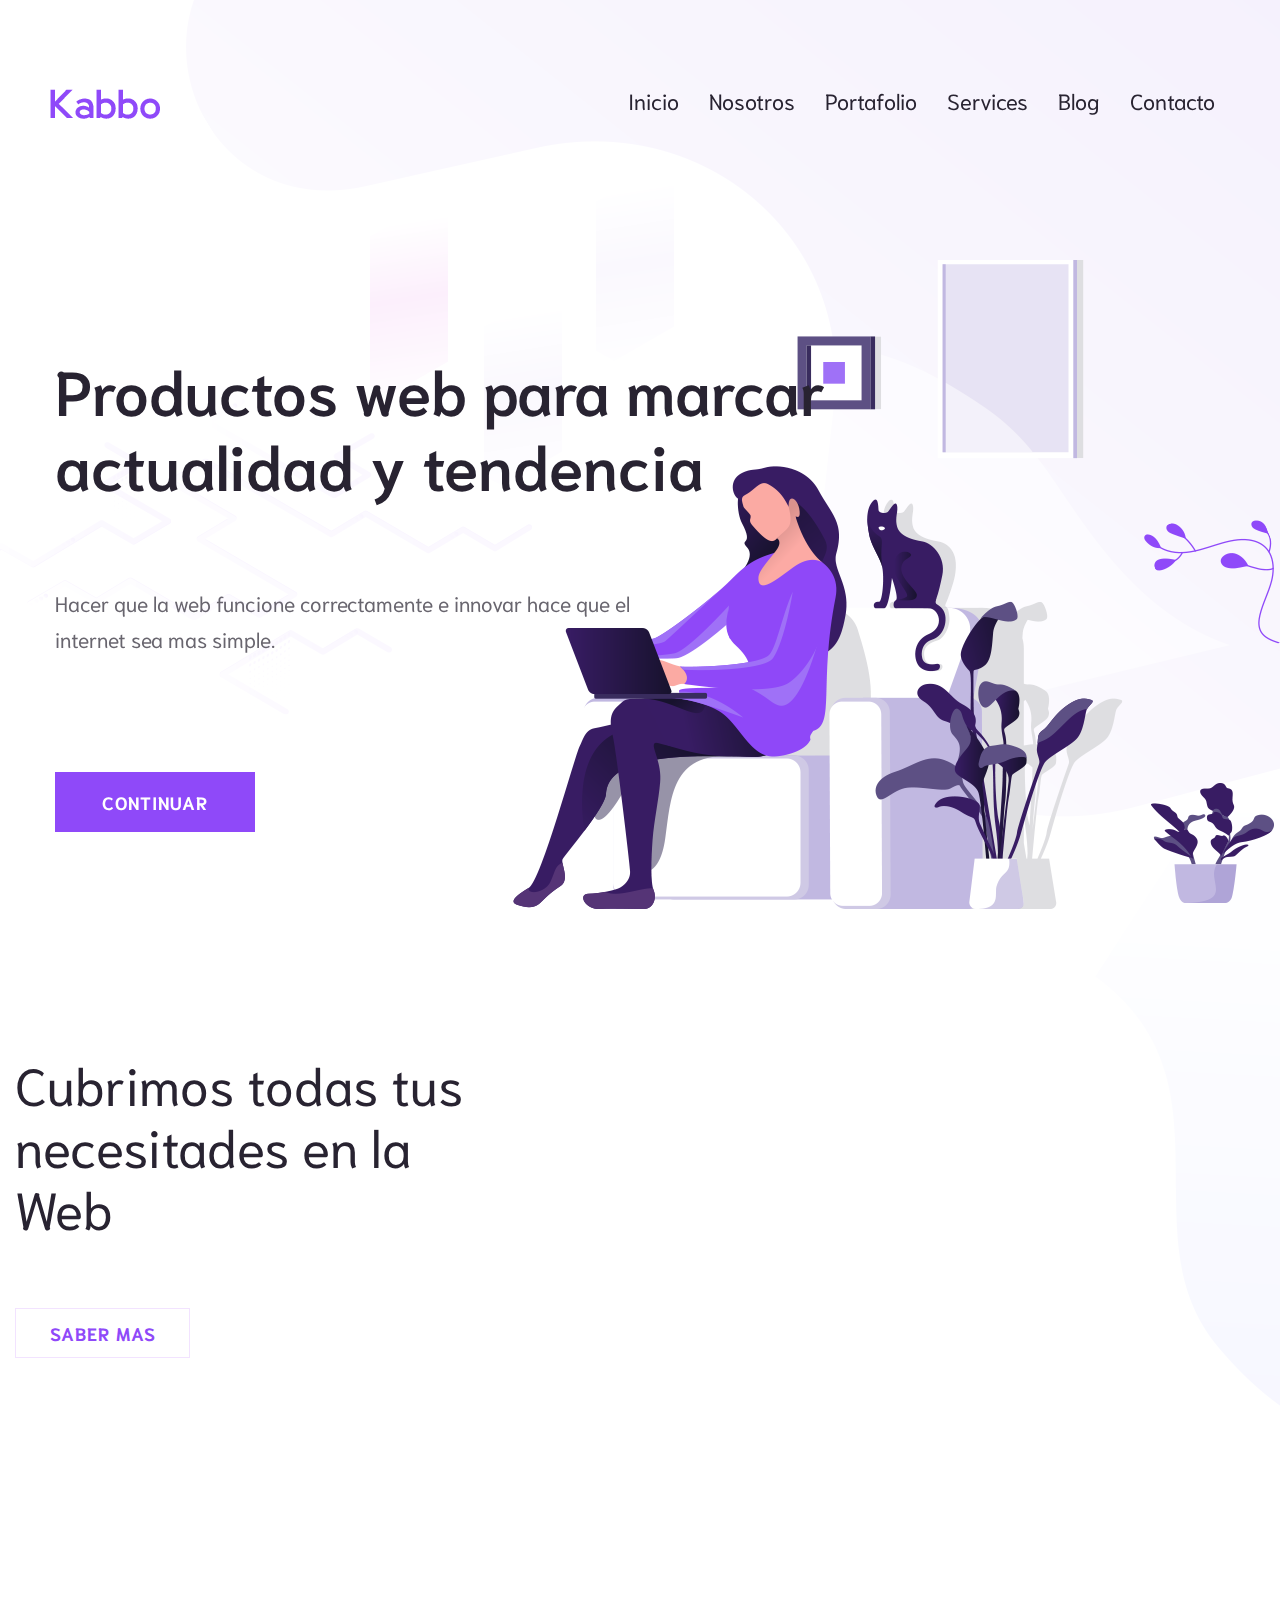
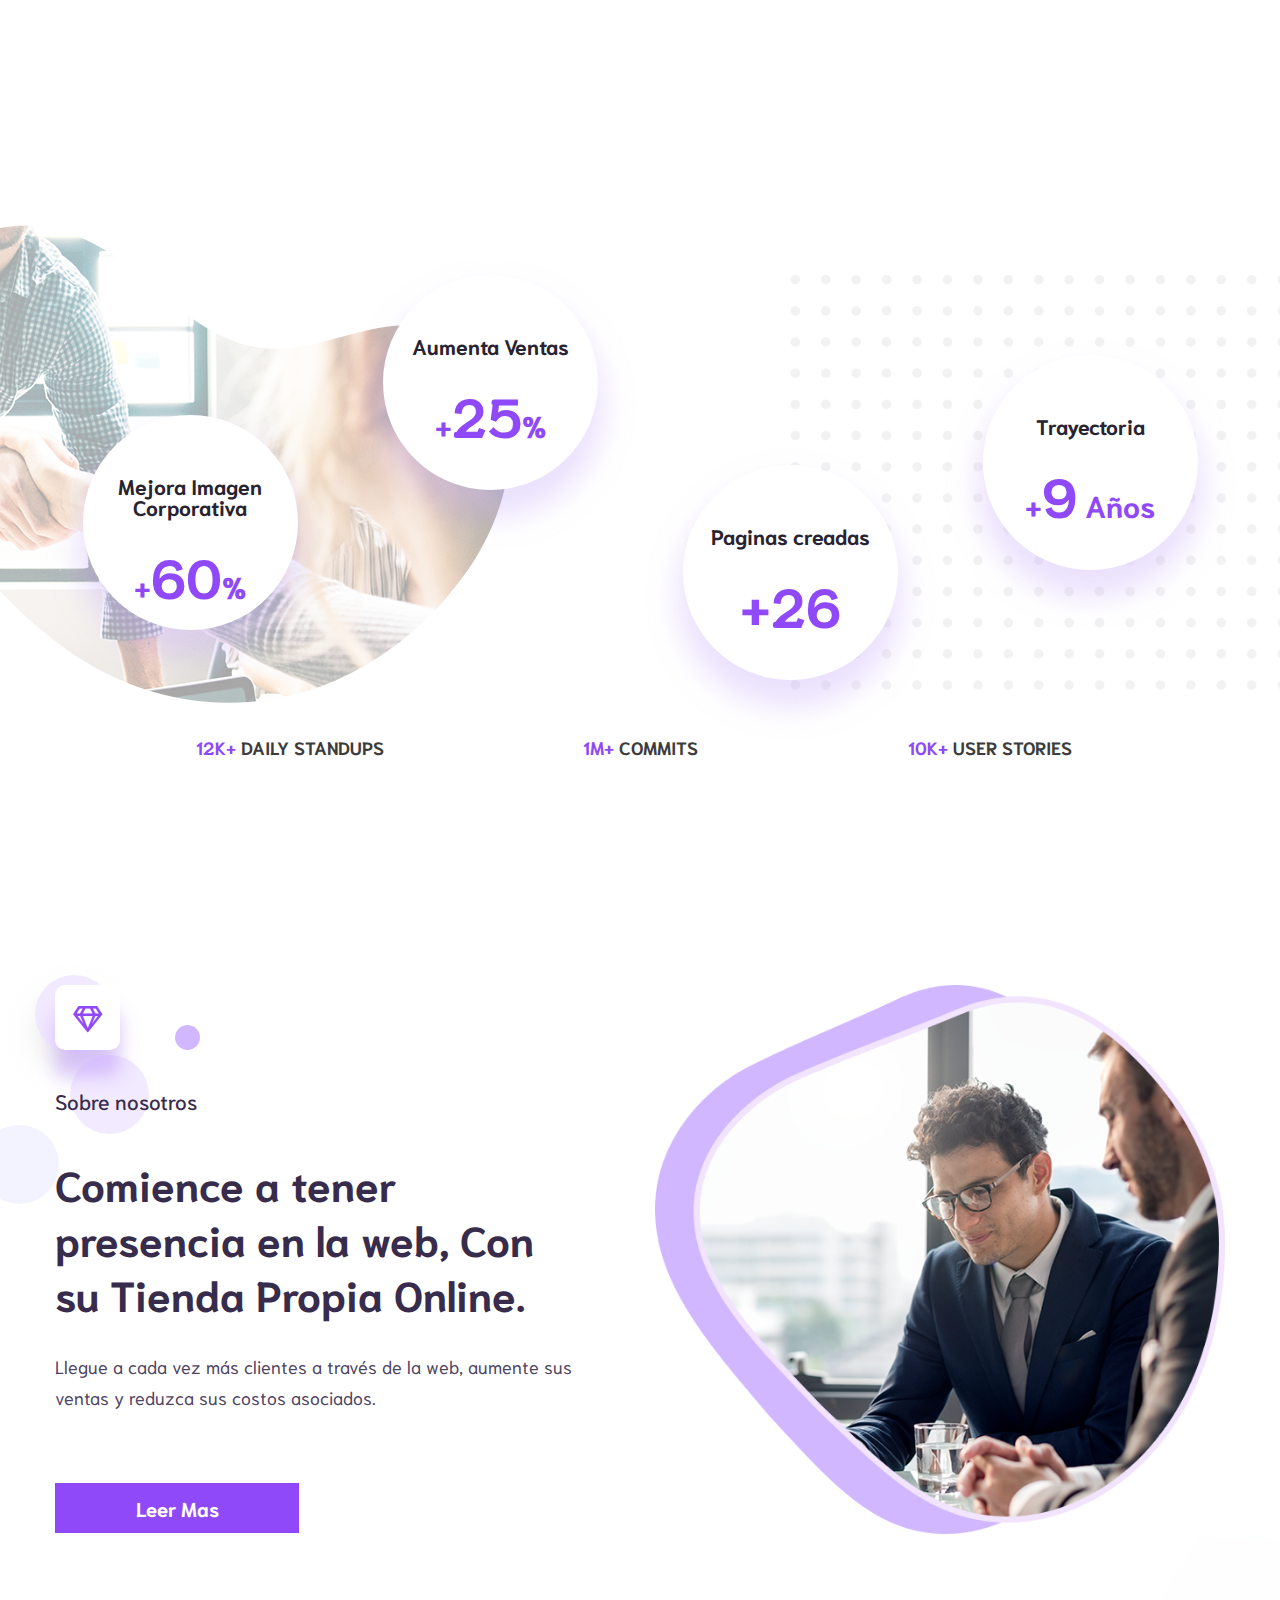
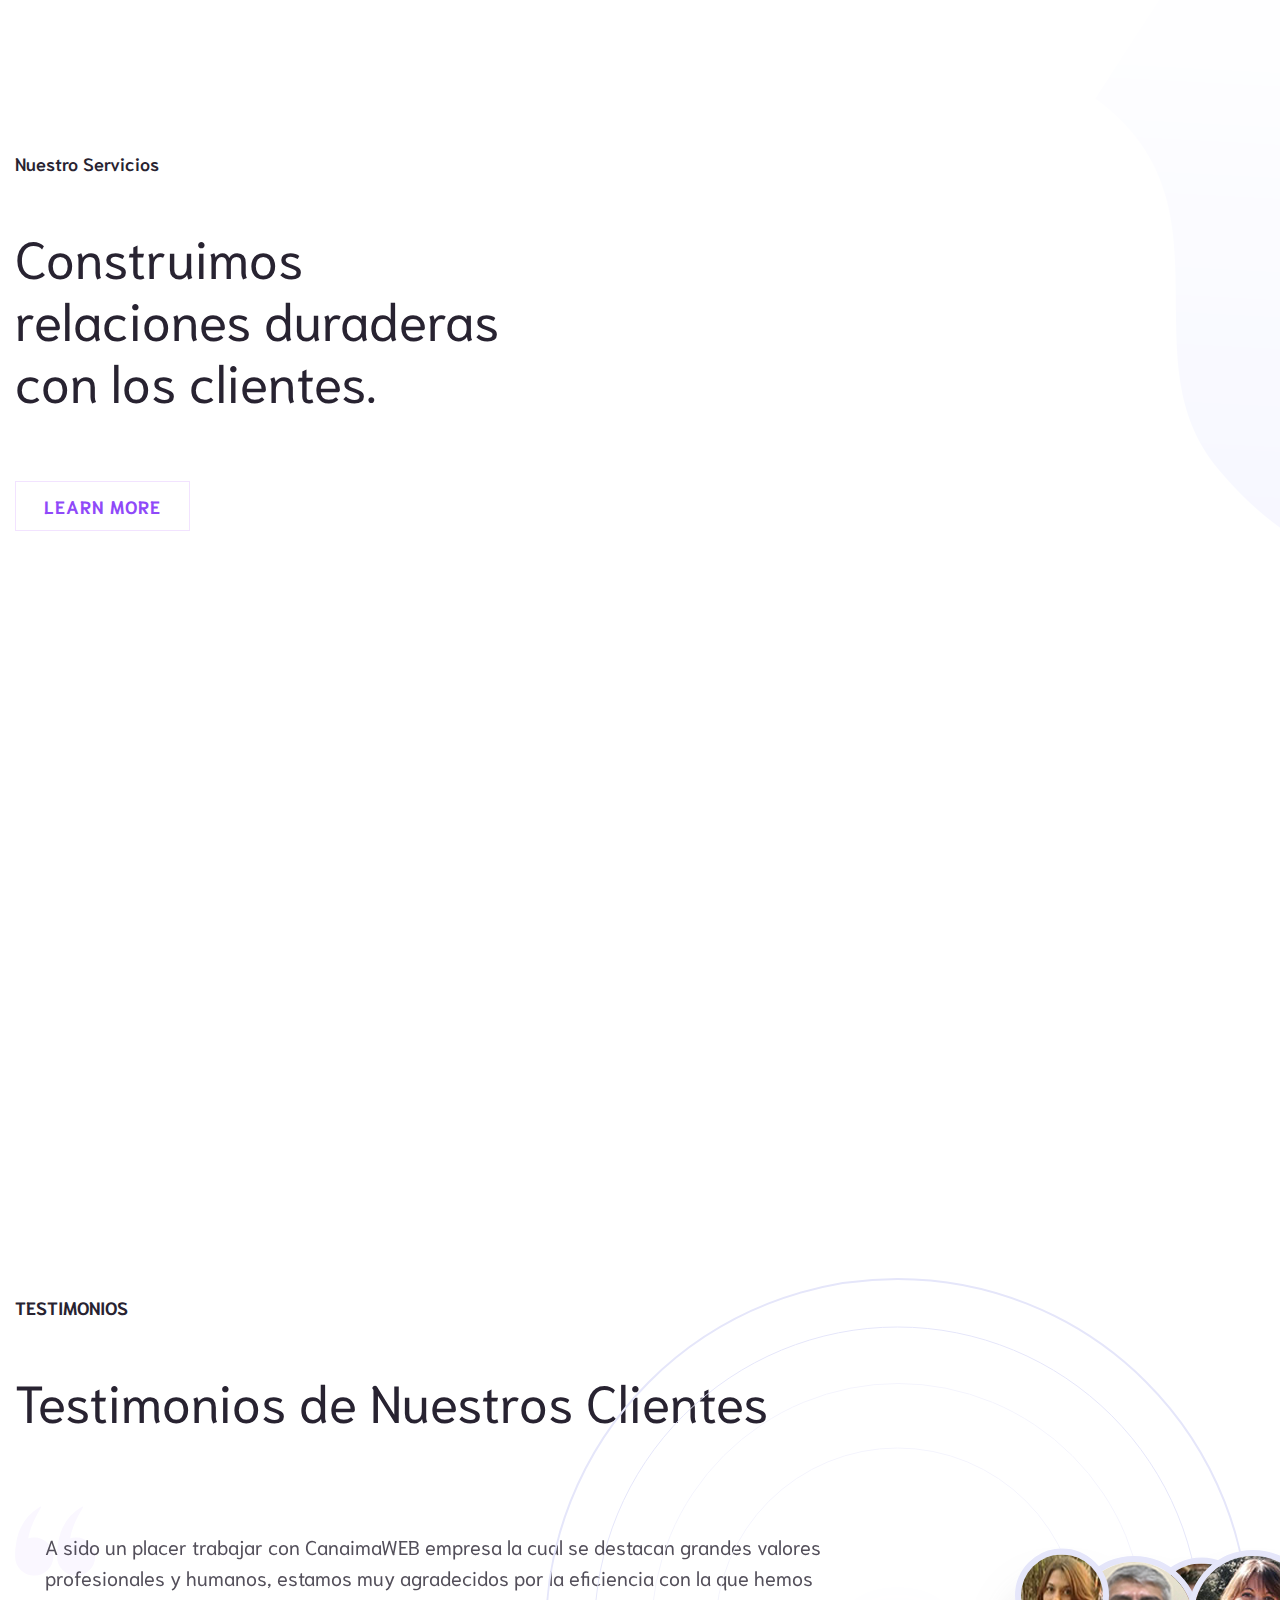
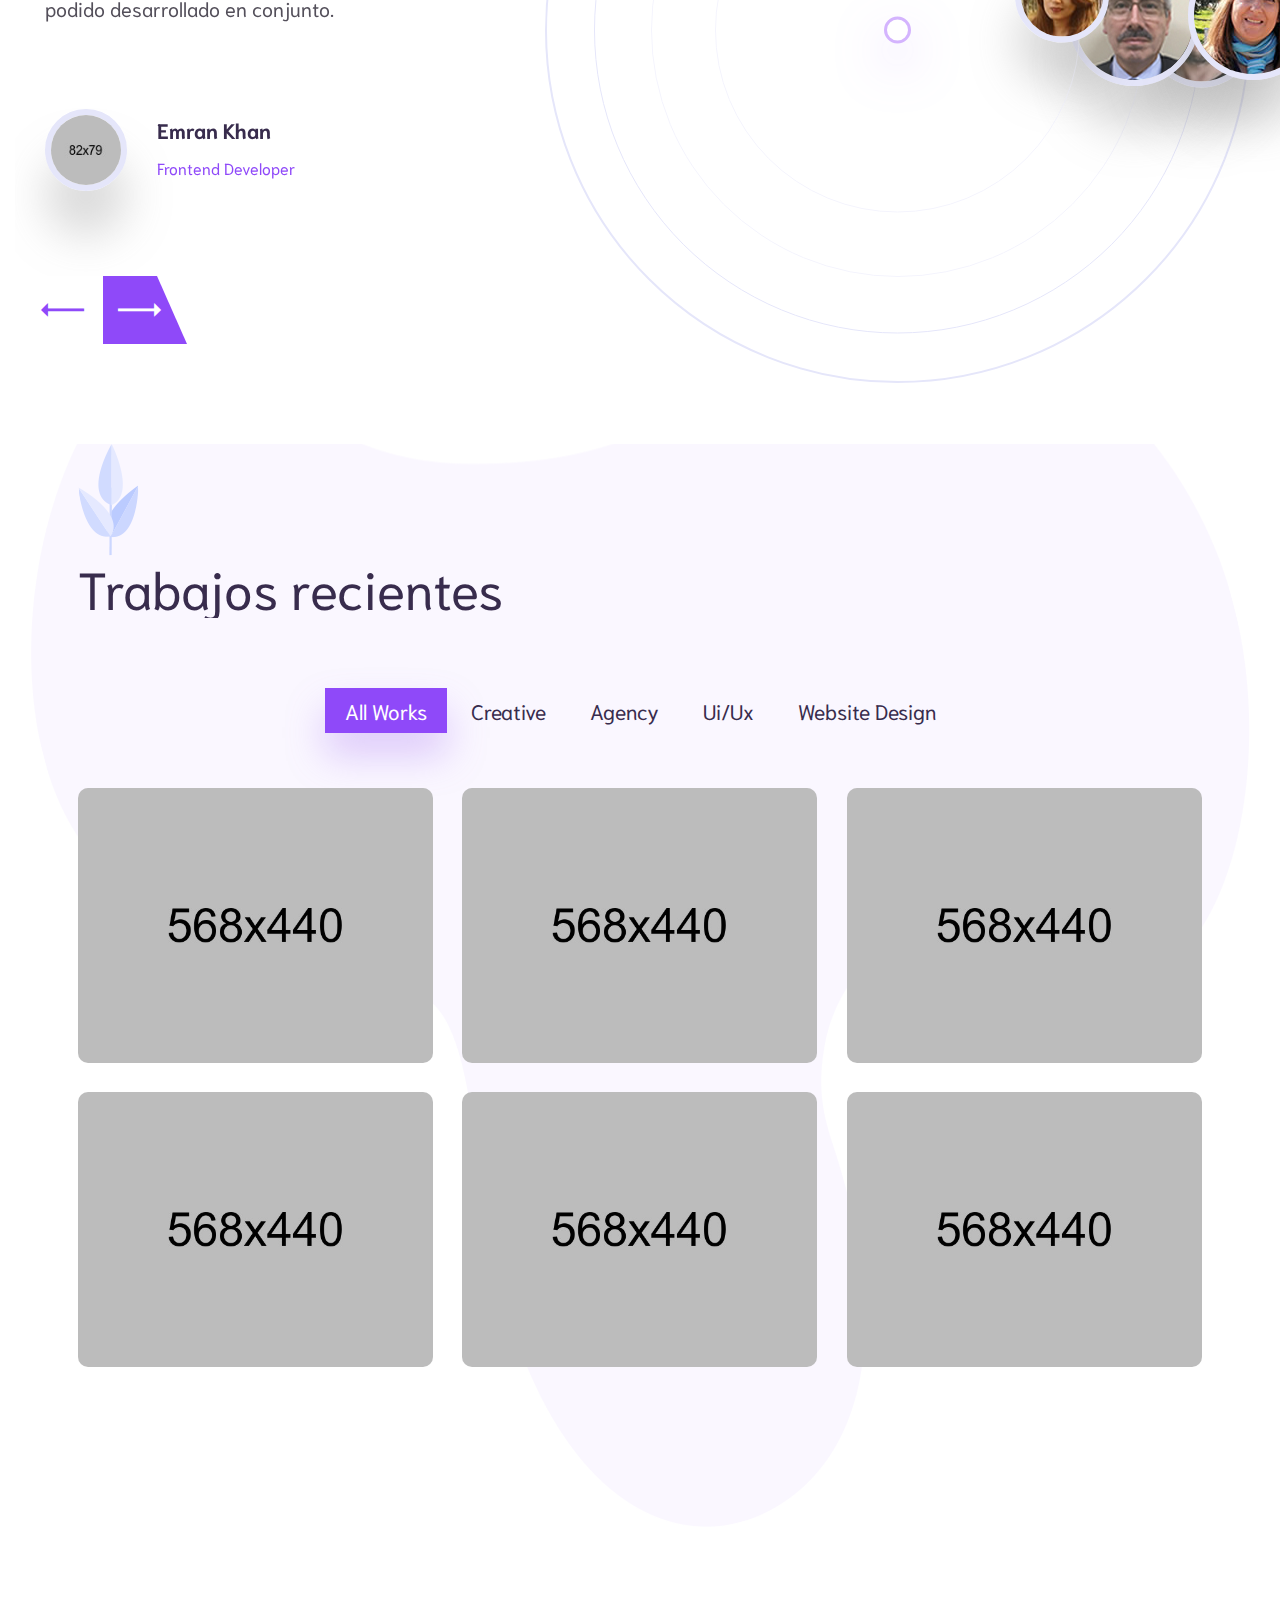
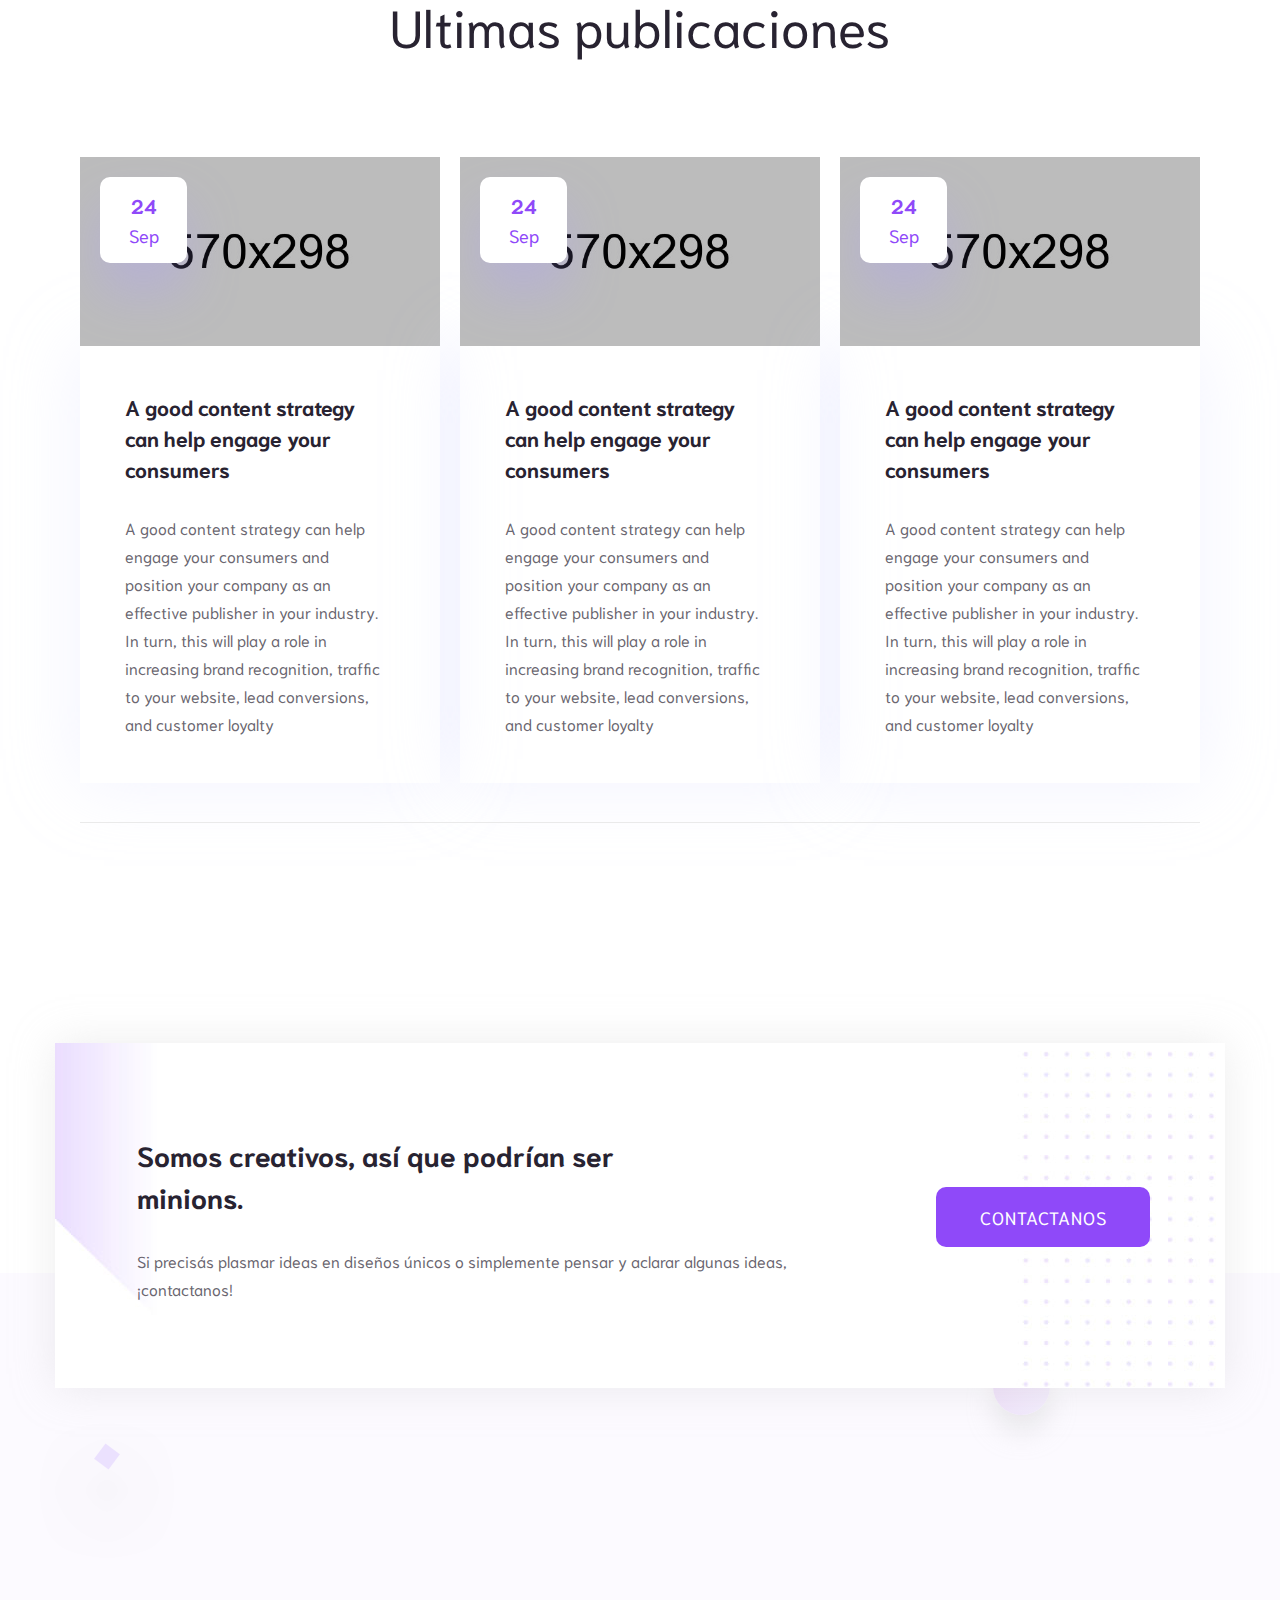
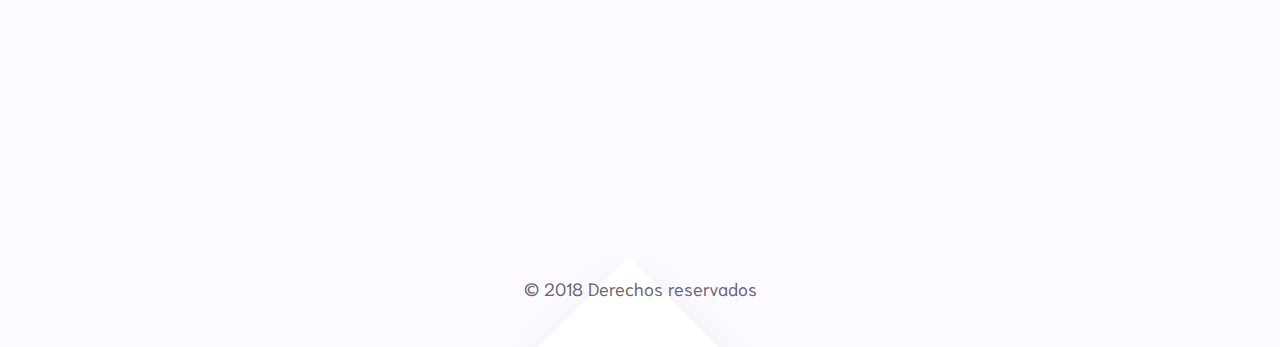
==== index.html @ ad4523c9 "primer commit" ====
<!DOCTYPE html>
<html lang="en">
<head>
    <meta charset="utf-8">
    <meta http-equiv="X-UA-Compatible" content="IE=edge">
    <meta name="viewport" content="width=device-width, initial-scale=1">

    <link rel="icon" href="images/favicon.png" type="image/x-icon" />
    <!-- Theme tittle -->
    <title>Kabbo - Creative Digital Agency &amp; Multipurpose HTML Template</title> 
    
    <!-- Theme style CSS -->       
    <link href="css/style.css" rel="stylesheet"> 

    <!-- HTML5 shim and Respond.js for IE8 support of HTML5 elements and media queries -->
    <!-- WARNING: Respond.js doesn't work if you view the page via file:// -->
    <!--[if lt IE 9]>
    <script src="https://oss.maxcdn.com/html5shiv/3.7.3/html5shiv.min.js"></script>
    <script src="https://oss.maxcdn.com/respond/1.4.2/respond.min.js"></script>
    <![endif]-->
</head>
<body>
   
    <!-- Header Area -->
    <header class="main_header_area">   
        <div class="searchForm">
            <form action="#" class="row">
                <div class="input-group">
                    <span class="input-group-addon"><i class="flaticon-search"></i></span>
                    <input type="search" name="search" class="form-control" placeholder="Type & Hit Enter">
                    <span class="input-group-addon form_hide"><i class="flaticon-close"></i></span>
                </div>
            </form>
        </div>
        <nav class="navbar navbar-expand-lg"> 
            <a class="navbar-brand" href="index.html"><img src="images/logo.png" alt=""></a> 
            <!-- Small Divice Menu-->
            <button class="navbar-toggler" type="button" data-toggle="collapse" data-target=".navbar_supported"  aria-label="Toggle navigation"> 
                <i class="fa fa-bars" aria-hidden="true"></i>
            </button>
            <!-- Right Nav bar -->
            <!-- Right Nav bar -->
            <!-- Left Nav bar -->
            <div class="collapse navbar-collapse navbar_supported">
                <ul class="navbar-nav"> 
                    <li class="dropdown">
                        <a href="index.html">Inicio</a>
                    </li>
                    <li><a href="about.html">Nosotros</a></li>
                    <li class="dropdown">
                        <a href="portfolio-5.html">Portafolio</a>
                    </li>  
                    <li class="dropdown">
                        <a class="nav-link dropdown-toggle" href="" role="button" data-toggle="dropdown">Services</a>
                        <ul class="dropdown-menu">
                            <li><a href="desarrollo_web.html">Desarrollo WEB</a></li>
                            <li><a href="e-commerce.html">E-commerce</a></li>
                            <li><a href="redes_sociales.html">Redes Sociales</a></li>
                            <li><a href="posicionamiento_web.html">Posicionamiento</a></li>
                            <li><a href="manteniento_web.html">Mantenimineto WEB</a></li>
                        </ul>
                    </li>    
                    <li class="dropdown">
                        <a href="blog.html">Blog</a>
                    </li> 
                    <li><a href="contact.html">Contacto</a></li>  
                </ul>   
            </div>
        </nav>   
    </header>
    <!-- Header Area -->  

    <!-- Banner Area -->   
    <section class="banner_area ba_2" id="parallax">   
       <img src="images/bannar-shap-1.png" alt="" class="layer layer_1" data-depth="0.10">
       <img src="images/bannar-shap-2.png" alt="" class="layer layer_2" data-depth="0.35">
        <div class="container">
            <h2 class="wow fadeInUp">Productos web para marcar actualidad y tendencia</h2>
            <p class="wow fadeInUp" data-wow-delay="0.3s">Hacer que la web funcione correctamente e innovar hace que el internet sea mas simple.</p>
            <a href="#" class="theme_btn wow fadeInUp" data-wow-delay="0.5s">Continuar</a>  
            <img src="images/bannar-img-2.png" alt="" class="bannar_img wow fadeInRight">
        </div> 
    </section>
    <!-- End Banner Area -->      
   
    <!-- Fantasy Area -->   
    <section class="fantasy_area"> 
        <div class="row fantasy_inner">
            <div class="col-xl-5 col-lg-12 fantasy_tittle">
                <h2>Cubrimos todas tus necesitades en la Web</h2>
                <a href="#" class="theme_btn">Saber mas</a>
            </div>
            <div class="col-xl-7 col-lg-12 row fantasy_items"> 
                <div class="col-md-6 wow fadeIn">
                    <div class="fantasy">  
                        <span class="icons"><i class="far fa-clone"></i></span>
                        <a href="#">Diseño Web</a>
                        <p>Estamos capacitados para dar desarrollar e implementar portales web y tiendas online de diferente naturaleza</p>
                        <ul class="fantasy_list">
                            <li>Dominio Y Hospedaje</li>
                            <li>Implementacion de CMS </li>
                            <li>Diseños a la Medida</li> 
                            <li>Posicionamiento Web</li>
                            <li>Manejo De Contenido</li> 
                        </ul>
                    </div>
                </div>
                <div class="col-md-6 wow fadeIn" data-wow-delay="0.3s">
                    <div class="fantasy fantasy_2">  
                        <span class="icons"><i class="fa fa-moon-o"></i></span>
                        <a href="#">E-commerce</a>

                        <p>Tiendas online con la opción de pagos con tarjetas de crédito. Implementamos estrategias para maximizar el alcance de tu negocio</p>
                        <ul class="fantasy_list">
                            <li>Plataforma</li>
                            <li>SEO</li>
                            <li>Capacitacion</li> 
                            <li>Medios de Pagos</li>
                            <li>E-commerca Analytics</li>
                        </ul>
                    </div>
                </div> 
            </div>
        </div>
    </section>
    <!-- Fantasy Area -->  
     
    <!-- Countarup Area -->  
    <section class="countarup_area">
        <div class="container">
            <div class="row">
                <div class="col-lg-3 col-md-6">
                    <div class="countraup_item mt">
                        <h4>Mejora Imagen <br> Corporativa</h4>
                        <h3>+<b class="counter">60</b>%</h3>
                    </div>
                </div>
                <div class="col-lg-3 col-md-6">
                    <div class="countraup_item">
                        <h4>Aumenta Ventas</h4>
                        <h3>+<b class="counter">25</b>%</h3>   
                        
                    </div>
                </div>
                <div class="col-lg-3 col-md-6">
                    <div class="countraup_item mt_2">
                        <h4>Paginas creadas</h4>
                        <h3><b>+</b><b class="counter">26</b></h3>
                    </div>
                </div>
                <div class="col-lg-3 col-md-6">
                    <div class="countraup_item mt_3">
                        <h4>Trayectoria</h4>
                        <h3>+<b class="counter">9</b> Años</h3>
                    </div>
                </div> 
                <h5 class="col-lg-5 col-md-4 col-sm-6"><span><b class="counter">12</b>K+</span> DAILY STANDUPS </h5>
                <h5 class="col-lg-2 col-md-4 col-sm-6"><span><b class="counter">1</b>M+</span> COMMITS</h5>
                <h5 class="col-lg-5 col-md-4 col-sm-6"><span><b class="counter">10</b>K+</span> USER STORIES</h5>
            </div>
        </div>
    </section>
    <!-- End Countarup Area -->  
    
    <!-- About the Agency Area -->  
    <section class="about_agency_area">
       <div class="round_shap"></div>
        <div class="container">
            <div class="row">
                <div class="col-lg-6 agency_contant">
                    <div class="icons"><i class="far fa-gem"></i></div>
                    <h4>Sobre nosotros</h4>
                    <h2>Comience a tener presencia en la web, Con su Tienda Propia Online.</h2>
                    <p>Llegue a cada vez más clientes a través de la web, aumente sus ventas y reduzca sus costos asociados.</p>
                    <a href="#" class="theme_btn">Leer mas</a>
                </div>
                <div class="col-lg-6">
                    <img src="images/about-agency.png" alt=""> 
                </div>
            </div>
        </div>
    </section>
    <!-- End About the Agency Area --> 
    
    <!-- Fantasy Area -->   
    <section class="fantasy_area fa_2"> 
        <div class="row fantasy_inner">
            <div class="col-xl-5 col-lg-12 fantasy_tittle">
                <h4>Nuestro Servicios</h4>
                <h2>Construimos relaciones duraderas con los clientes.</h2>
                <a href="services.html" class="theme_btn">Learn  more</a>
            </div>
            <div class="col-xl-7 col-lg-12 row fantasy_items"> 
                <div class="col-md-6 wow fadeIn">
                    <div class="fantasy fantasy_4">  
                        <span class="icons"><i class="far fa-clone"></i></span>
                        <a href="services-single.html">Desarrollo WEB</a>
                        <p>Tenemos la experiencia para desarrollar la presencia web justa para tu proyecto, utilizando los últimos estandars de desarrollo y diseño.</p> 
                    </div>
                </div>
                <div class="col-md-6 wow fadeIn" data-wow-delay="0.3s">
                    <div class="fantasy fantasy_2">  
                        <span class="icons"><i class="fas fa-bezier-curve"></i></span>
                        <a href="services-single.html">E-Commerce</a>
                        <p>Tus canales de venta a través de tiendas online con la opción de pagos con tarjetas de crédito. Implementamos estrategias de posicionamiento digital para maximizar el alcance de tu negocio </p> 
                    </div>
                </div> 
                <div class="col-md-6 wow fadeIn" data-wow-delay="0.3s">
                    <div class="fantasy fantasy_3">  
                        <span class="icons"><i class="fab fa-google-drive"></i></span>
                        <a href="services-single.html">Redes Sociales</a>
                        <p>Administramos tus perfiles en redes sociales para posicionar tu marcaen el entorno digital. Nuestro equipo de community managersatiendea tus clientesactuales y potenciales.</p> 
                    </div>
                </div> 
                <div class="col-md-6 wow fadeIn" data-wow-delay="0.3s">
                    <div class="fantasy">  
                        <span class="icons"><i class="fas fa-feather-alt"></i></span>
                        <a href="services-single.html"> Posicionamiento WEB</a>
                        <p>Somos especialistas en campañas y contenidos digitales: Marketing en Buscadores (SEO, SEM), Social Media Marketing (SMM), e Email Marketing.</p> 
                    </div>
                </div> 
            </div>
        </div>
    </section>
    <!-- Fantasy Area -->  
    
    <!-- Testimonial Area --> 
    <section class="testimonial_area">
        <h4>Testimonios</h4>
        <h2>Testimonios de Nuestros Clientes</h2>
        <div class="carousel slide testimonial_slide carousel-fade" data-ride="carousel">
            <div class="carousel-inner">
                <div class="carousel-item active">  
                   <div class="testimonial_content"> 
                        <p>A sido un placer trabajar con CanaimaWEB empresa la cual se destacan grandes valores profesionales y humanos, estamos muy agradecidos por la eficiencia con la que hemos podido desarrollado en conjunto.</p>
                        <div class="media">
                            <img src="images/testimonial-1.jpg" alt="">
                            <div class="media-body">
                                <a href="#">Emran Khan</a>
                                <h6>Frontend Developer</h6>
                            </div>
                        </div>
                   </div>
                </div>
                <div class="carousel-item"> 
                   <div class="testimonial_content"> 
                        <p>Aparte de estar muy conformes con el trabajo y la rápida respuesta a todas nuestras dudas y sugerencias, hemos mejorado mucho nuestra visión para los próximos proyectos, tanto en saber que tipo de fotos necesitamos y como usarlas, como en encontrar la mejor manera de presentar un producto.</p>
                        <div class="media">
                            <img src="images/testimonial-3.jpg" alt="">
                            <div class="media-body">
                                <a href="#">Jesi Azaira</a>
                                <h6>Creative Web Solution</h6>
                            </div>
                        </div>
                   </div>
                </div>
                <div class="carousel-item"> 
                   <div class="testimonial_content"> 
                        <p>Estimados CanaimaWEB, mil gracias por el trabajo y la seriedad con la que se lo tomaron para realizar el desarrollo de nuestra pagina web.</p>
                        <div class="media">
                            <img src="images/testimonial-4.jpg" alt="">
                            <div class="media-body">
                                <a href="#">Mahfuz Riad</a>
                                <h6>Ui Designer &amp; CEO</h6>
                            </div>
                        </div>
                   </div>
                </div>
                <div class="carousel-item"> 
                   <div class="testimonial_content"> 
                        <p>Estamos muy conformes con ZurWeb, ya que nuestra empresa esta creciendo en todo lo relacionado a marketing digital gracias a ellos.</p>
                        <div class="media">
                            <img src="images/testimonial-5.jpg" alt="">
                            <div class="media-body">
                                <a href="#">Mahfuz Riad</a>
                                <h6>Ui Designer &amp; CEO</h6>
                            </div>
                        </div>
                   </div>
                </div>
            </div>
            
            <div class="nav_control"> 
                <a class="control-prev" href=".testimonial_slide" role="button" data-slide="prev">
                    <i class="flaticon-back"></i>
                </a>
                <a class="control-next" href=".testimonial_slide" role="button" data-slide="next"> 
                    <i class="flaticon-next"></i> 
                </a>
            </div> 
        </div>  
        <ul class="indicators">
            <li data-target=".testimonial_slide" data-slide-to="0" class="testimonial_1"><img src="images/testimonial-2.jpg" alt=""></li>
            <li data-target=".testimonial_slide" data-slide-to="1" class="testimonial_2"><img src="images/testimonial-3.jpg" alt=""></li>
            <li data-target=".testimonial_slide" data-slide-to="2" class="testimonial_3"><img src="images/testimonial-4.jpg" alt=""></li>
            <li data-target=".testimonial_slide" data-slide-to="2" class="testimonial_4"><img src="images/testimonial-5.jpg" alt=""></li>
            <li class="round_shap"></li>
        </ul>
    </section>
    <!-- End Testimonial Area -->  
    
    <!-- Agency Task Area -->  
    <section class="protfolio_area">
        <div class="container coustom_container"> 
           <div class="tittle">
               <img src="images/tree.png" alt="">
               <h2>Trabajos recientes</h2>
           </div> 
            <ul class="protfoli_filter">
                <li class="active" data-filter="*"><a href="#">All Works</a></li>
                <li data-filter=".creative"><a href="#">Creative</a></li>
                <li data-filter=".agency"><a href="#">Agency</a></li>
                <li data-filter=".ui_ux"><a href="#">Ui/Ux</a></li>
                <li data-filter=".development"><a href="#">Website Design </a></li>  
            </ul>
        </div> 
        <div class="row protfoli_inner">
           <div class="col-md-4 col-sm-6 creative ui_ux agency">  
                <a href="#" class="work-items"><img src="images/protfoilo/portfolio-1.jpg" alt=""></a>
           </div> 
           <div class="col-md-4 col-sm-6 development other agency"> 
                <a href="#" class="work-items"><img src="images/protfoilo/portfolio-2.jpg" alt=""></a>
           </div>
           <div class="col-md-4 col-sm-6 creative ui_ux agency"> 
                <a href="#" class="work-items"><img src="images/protfoilo/portfolio-3.jpg" alt=""></a>
           </div>
           <div class="col-md-4 col-sm-6 agency development other"> 
                <a href="#" class="work-items"><img src="images/protfoilo/portfolio-4.jpg" alt=""></a>
           </div> 
           <div class="col-md-4 col-sm-6 creative agency agency other">  
                <a href="#" class="work-items"><img src="images/protfoilo/portfolio-5.jpg" alt=""></a>
           </div> 
           <div class="col-md-4 col-sm-6 ui_ux agency development"> 
                <a href="#" class="work-items"><img src="images/protfoilo/portfolio-6.jpg" alt=""></a>
           </div> 
        </div>  
    </section>
    <!-- End Agency Task Area --> 
    
    <!-- Our blog posts Area --> 
    <section class="blog_posts_area">
        <h2>Ultimas publicaciones</h2>
        <div class="row blog_inner">
            <!-- Blog_item -->
            <div class="col-lg-4 col-md-6">
                <div class="blog_item">
                    <a href="blog-single.html" class="blog_img">
                        <img src="images/blog/blog-post-1.jpg" alt="">
                        <span>24 <small>Sep</small></span>
                    </a>
                    <div class="blog_contant"> 
                        <a href="blog-single.html">A good content strategy can help engage your consumers</a>
                        <p>A good content strategy can help engage your consumers and position your company as an effective publisher in your industry. In turn, this will play a role in increasing brand recognition, traffic to your website, lead conversions, and customer loyalty</p>
                    </div>
                </div>
            </div>
            <!-- Blog_item -->
            <div class="col-lg-4 col-md-6">
                <div class="blog_item">
                    <a href="blog-single.html" class="blog_img">
                        <img src="images/blog/blog-post-2.jpg" alt="">
                        <span>24 <small>Sep</small></span>
                    </a>
                    <div class="blog_contant"> 
                        <a href="blog-single.html">A good content strategy can help engage your consumers</a>
                        <p>A good content strategy can help engage your consumers and position your company as an effective publisher in your industry. In turn, this will play a role in increasing brand recognition, traffic to your website, lead conversions, and customer loyalty</p>
                    </div>
                </div>
            </div>
            <!-- Blog_item -->
            <div class="col-lg-4 col-md-6">
                <div class="blog_item">
                    <a href="blog-single.html" class="blog_img">
                        <img src="images/blog/blog-post-3.jpg" alt="">
                        <span>24 <small>Sep</small></span>
                    </a>
                    <div class="blog_contant"> 
                        <a href="blog-single.html">A good content strategy can help engage your consumers</a>
                        <p>A good content strategy can help engage your consumers and position your company as an effective publisher in your industry. In turn, this will play a role in increasing brand recognition, traffic to your website, lead conversions, and customer loyalty</p>
                    </div>
                </div>
            </div>
        </div>
    </section>
    <!-- End Our blog posts Area -->  
    
    <!-- Contact Us Area --> 
    <section class="contact_us">
        <div class="container">
            <div class="contact_inner">
                <h2>Somos creativos, así que podrían ser minions.</h2>
                <p>​Si precisás plasmar ideas en diseños únicos o simplemente pensar y aclarar algunas ideas, ¡contactanos!</p>
                <a href="contact.html" class="theme_btn">Contactanos</a>
            </div>
        </div>
    </section> 
    <!-- End Contact Us Area -->   
    
    <!-- Footer Area -->  
    <footer class="footer_area"> 
        <img src="images/footer-shap.png" alt="" class="shap">
        <div class="round_shap"></div>
        <div class="footer_inner row">   
            <div class="col-xl-3 col-lg-3 col-md-4 col-sm-6 footer_logo wow fadeIn">
                <a href="index.html"><img src="images/logo.png" alt=""></a> 
                <div class="language">
                    <h6>Language :</h6> 
                    <div class="language_select"> 
                        <select class="post_select">
                            <option>English (UK)</option>
                            <option>English (US)</option>
                            <option>Bangla (BN)</option> 
                        </select> 
                    </div>
                </div> 
                <ul class="footer_menu"> 
                    <li><a href="#">CAREERS</a></li>
                    <li><a href="contact.html">CONTACT</a></li>
                    <li><a href="#">PRIVACY</a></li>
                </ul>
                <ul class="footer_social"> 
                    <li><a href="#"><i class="fa fa-facebook"></i></a></li>
                    <li><a href="#"><i class="fa fa-linkedin"></i></a></li>
                    <li><a href="#"><i class="fa fa-dribbble"></i></a></li> 
                </ul>
            </div>
            <div class="footer_widget fw_2 col-xl-2 col-lg-3 col-md-3 col-sm-6 wow fadeIn" data-wow-delay="0.4s">
                <h4>Information</h4>
                <address>
                    C.C. Alta vista II, Av. Fuerzas Armadas, Ciudad Guayana 8050, Bolívar
                    <a href="#" class="email">canaimaweb@gmail.com</a>
                    <a href="#" class="phone">+88 (0) 29292162</a>
                </address>
            </div>   
            <div class="footer_widget fw_3 col-xl-3 col-lg-3 col-md-4 col-sm-6 wow fadeIn" data-wow-delay="0.6s">
                <h4>Permanecer en el bucle</h4>
                <p>¡Suscríbete para recibir consejos quincenales sobre automatización creativa y publicidad digital!</p>
                <div class="input-group">
                    <input type="text" class="form-control" placeholder="Tu email">
                    <div class="input-group-append">
                        <span class="input-group-text"><i class="fas fa-caret-right"></i></span>
                    </div>
                </div>
            </div>   
            <div class="footer_widget fw_4 col-xl-2 col-lg-3 col-md-4 col-sm-6 wow fadeIn" data-wow-delay="0.8s">
                <h4>Servicios</h4>
                <ul class="footer_nav">  
                    <li><a href="desarrollo_web.html">Desarrollo WEB</a></li>
                    <li><a href="e-commerce.html">E-commerce</a></li>
                    <li><a href="redes_sociales.html">Redes Sociales</a></li>
                    <li><a href="posicionamiento_web.html">Posicionamiento</a></li>
                    <li><a href="manteniento_web.html">Mantenimineto WEB</a></li> 
                </ul>
            </div>   
        </div> 
        <p class="copy_right">© 2018 Derechos reservados</p>
    </footer>
    <!-- End Footer Area --> 
    
    <!-- Scroll Top Button -->
    <button class="scroll-top">
        <i class="fa fa-angle-double-up"></i>
    </button>
    
    <!-- Preloader -->  
    <div class="preloader"></div>
    
    <!-- jQuery v3.3.1 -->
    <script src="js/jquery-3.3.1.min.js"></script>    
    <!-- Bootstrap v4.0.0 -->
    <script src="js/popper.min.js"></script>
    <script src="js/bootstrap.min.js"></script>  
    <!-- Extra Plugin -->
    <script src="vendors/animate-css/wow.min.js"></script> 
    <script src="vendors/parallaxmouse/parallax.min.js"></script> 
    <script src="vendors/counterup/jquery.waypoints.min.js"></script> 
    <script src="vendors/counterup/jquery.counterup.min.js"></script>  
    <script src="vendors/parallaxmouse/jquery.jqlouds.min.js"></script>  
    <script src="vendors/magnify-popup/jquery.magnific-popup.min.js"></script> 
    <script src="vendors/isotope/imagesloaded.pkgd.min.js"></script>
    <script src="vendors/isotope/isotope.pkgd.min.js"></script>     
    <script src="vendors/bootstrap-selector/jquery.nice-select.min.js"></script>  
    <!-- Theme js / Custom js -->
    <script src="js/theme.js"></script> 
</body>
</html>
---- css/style.css ----
@charset "UTF-8";
/* ------------------------------------------------------
@File: Default Styles
@Author: Themazine.
@Developed By: Emran Khan
@Developer Email: fed.emran@gmail.com
@Developer URL: http://emran-khan.com

This file contains the styling for the actual theme, this
is the file you need to edit to change the look of the
theme.
------------------------------------------------------- */
/* ======================================================
@Template Name: Kabbo 
@Author: Themazine. 
@Default Styles

Table of Content: 
01/ Variables
02/ Prefix
03/ Animat 
04/ Header
05/ Banner
06/ Fantasy
07/ Countarup
08/ About
09/ Testimonial
10/ Protfoilo
11/ Blog
12/ Work
13/ Pricing
14/ Services
15/ From
16/ Shop 
17/ Footer 
18/ Responsive    
===================================================== */
/*----------------------------------------------------*/
/*font Variables*/
/*Color Variables*/
/* Button Style */
@import url(../css/bootstrap.min.css);
@import url("https://use.fontawesome.com/releases/v5.5.0/css/all.css");
@import url(../css/font-awesome.min.css);
@import url(../vendors/flat-icon/flaticon.css);
@import url(../vendors/animate-css/animate.css);
@import url(../vendors/magnify-popup/magnific-popup.css);
@import url(../vendors/owl-carousel/owl.carousel.min.css);
@import url(../vendors/bootstrap-selector/nice-select.css);
@import url(../vendors/jquery-ui/jquery-ui.min.css);
@import url("https://fonts.googleapis.com/css?family=Niramit:400,500,600,700");
.theme_btn {
  color: #fff;
  text-align: center;
  font: 700 18px/60px "Niramit", sans-serif;
  display: inline-block;
  padding: 0 20px;
  background: #8f49f9;
  text-transform: uppercase;
  letter-spacing: 1px;
}
.theme_btn:hover, .theme_btn:focus {
  box-shadow: 0px 25px 42px 0px rgba(164, 109, 253, 0.35);
  color: #fff;
}

/* Preloader */
.preloader {
  position: fixed;
  left: 0px;
  top: 0px;
  width: 100%;
  height: 100%;
  z-index: 999999;
  background-color: #ffffff;
  background-position: center center;
  background-repeat: no-repeat;
  background-image: url("../images/preloader.png");
  animation: heartbeat 0.5s cubic-bezier(0.245, 0.325, 0.51, 1.305) infinite alternate;
}

/*----------------------------------------------------*/
/*Prefix Styles*/
body {
  font-family: "Niramit", sans-serif;
  /*Section Fix*/
  /*Ancore*/
}
body h1, body h2, body h3, body h4, body h5, body h6 {
  margin: 0;
}
body p {
  color: rgba(40, 35, 49, 0.702);
  margin: 0;
  font: 400 16px/28px "Niramit", sans-serif;
}
body ul {
  margin: 0;
  padding: 0;
}
body ul li {
  list-style: none;
}
body section.row, body header.row, body footer.row {
  margin: 0;
}
body #success {
  display: none;
}
body #error {
  display: none;
}
body iframe {
  border: none;
}
body i:before {
  margin-left: 0px !important;
}
body a, body .btn, body button {
  outline: none;
  transition: all 300ms linear 0s;
}
body a:before, body a:after, body .btn:before, body .btn:after, body button:before, body button:after {
  transition: all 300ms linear 0s;
}
body a:focus, body a:hover, body .btn:focus, body .btn:hover, body button:focus, body button:hover {
  outline: none;
  text-decoration: none;
  transition: all 300ms linear 0s;
}

#parallax {
  overflow: hidden;
  display: block;
}

/* post_select */
.post_select {
  position: relative;
  background: #fff;
  border: 0;
  box-shadow: none;
  outline: none;
  font: 400 16px/40px "Niramit", sans-serif;
  padding: 0 30px;
  height: auto;
  border-radius: 0;
  color: rgba(0, 0, 0, 0.6);
  min-width: 150px;
  background-color: transparent;
}
.post_select:after {
  display: none;
}
.post_select:before {
  content: "";
  position: absolute;
  top: 0;
  right: 20px;
  font: normal normal normal 18px/40px FontAwesome;
  color: #6b6b6b;
}
.post_select .list {
  width: 100%;
  border-radius: 0;
  margin: 0;
  border: 0;
  box-shadow: none;
  outline: none;
  box-shadow: 1px 0px 7px 0px rgba(22, 43, 70, 0.1);
}
.post_select .list li {
  border-bottom: 1px solid rgba(0, 0, 0, 0.05);
  color: #282331;
}

/*----------------------------------------------------*/
/* Move frame*/
@keyframes moveRound {
  0% {
    background-color: #eee3ff;
    left: -24px;
    top: 0px;
  }

  25% {
    background-color: #feddfc;
    left: 100px;
    top: 0px;
  }

  50% {
    background-color: #efe4ff;
    left: 100px;
    top: 100px;
  }

  75% {
    background-color: #e2fcf4;
    left: -24px;
    top: 200px;
  }

  100% {
    background-color: #eee3ff;
    left: -24px;
    top: 0px;
  }
}
@-webkit-keyframes moveRound {
  0% {
    background-color: #eee3ff;
    left: -24px;
    top: 0px;
  }

  25% {
    background-color: #feddfc;
    left: 100px;
    top: 0px;
  }

  50% {
    background-color: #efe4ff;
    left: 100px;
    top: 200px;
  }

  75% {
    background-color: #e2fcf4;
    left: -24px;
    top: 100px;
  }

  100% {
    background-color: #eee3ff;
    left: -24px;
    top: 0px;
  }
}
@keyframes moveShap {
  0% {
    left: 0px;
    top: 0px;
  }

  25% {
    left: 100px;
    top: 0px;
  }

  50% {
    left: 100px;
    top: 100px;
  }

  75% {
    left: 0px;
    top: 200px;
  }

  100% {
    left: 0px;
    top: 0px;
  }
}
@keyframes moveShap2 {
  0% {
    right: 230px;
    top: 85px;
  }

  25% {
    right: 100px;
    top: 85px;
  }

  50% {
    right: 100px;
    top: 100px;
  }

  75% {
    right: 230px;
    top: 200px;
  }

  100% {
    right: 220px;
    top: 100px;
  }
}
/* Move frame*/
/* Heartbeat frame*/
@-webkit-keyframes heartbeat {
  to {
    -webkit-transform: scale(1.2);
    transform: scale(1.2);
  }
}
@keyframes heartbeat {
  to {
    -webkit-transform: scale(1.2);
    transform: scale(1.2);
  }
}
/* Rotation frame*/
@keyframes rotation {
  to {
    transform: rotate(360deg);
  }
}
/* Bottom to Top key frame*/
@-webkit-keyframes BottomToTop {
  49% {
    -webkit-transform: translateY(-100%);
  }

  50% {
    opacity: 0;
    -webkit-transform: translateY(100%);
  }

  51% {
    opacity: 1;
  }
}
@-moz-keyframes BottomToTop {
  49% {
    -moz-transform: translateY(-100%);
  }

  50% {
    opacity: 0;
    -moz-transform: translateY(100%);
  }

  51% {
    opacity: 1;
  }
}
@keyframes BottomToTop {
  49% {
    transform: translateY(-100%);
  }

  50% {
    opacity: 0;
    transform: translateY(100%);
  }

  51% {
    opacity: 1;
  }
}
/* DoublePulse */
@-webkit-keyframes doublePulse {
  0% {
    -webkit-transform: scale(0.6);
    transform: scale(0.6);
    opacity: 1;
  }

  100% {
    -webkit-transform: scale(1);
    transform: scale(1);
    opacity: 0;
  }
}
@keyframes doublePulse {
  0% {
    -webkit-transform: scale(0.6);
    transform: scale(0.6);
    opacity: 1;
  }

  100% {
    -webkit-transform: scale(1);
    transform: scale(1);
    opacity: 0;
  }
}
/*----------------------------------------------------*/
/* Min header area */
.main_header_area {
  display: block;
  width: 100%;
  z-index: 9999;
  position: absolute;
  padding: 75px 200px 0;
}
.main_header_area .navbar {
  padding: 0;
  width: 100%;
  display: inline-block;
}
.main_header_area .navbar .navbar-brand {
  line-height: 50px;
  padding: 0;
}
.main_header_area .navbar .navbar_supported {
  float: right;
}
.main_header_area .navbar .navbar_supported ul {
  width: 100%;
}
.main_header_area .navbar .navbar_supported ul li a {
  margin: 0 23px;
  padding: 0;
  color: #282331;
  font: 400 22px/50px "Niramit", sans-serif;
  position: relative;
  display: block;
  z-index: 1;
}
.main_header_area .navbar .navbar_supported ul li a:after {
  content: '';
  position: absolute;
  left: 0;
  width: 0%;
  background: url("../images/menu-shap.png") no-repeat;
  height: 13px;
  bottom: 0;
  border: 0;
  margin: 0;
}
.main_header_area .navbar .navbar_supported ul li a:hover, .main_header_area .navbar .navbar_supported ul li a:focus, .main_header_area .navbar .navbar_supported ul li a.active {
  color: #8f49f9;
}
.main_header_area .navbar .navbar_supported ul li a:hover:after, .main_header_area .navbar .navbar_supported ul li a:focus:after, .main_header_area .navbar .navbar_supported ul li a.active:after {
  width: 100%;
}
.main_header_area .navbar .navbar_supported ul li.dropdown {
  position: relative;
}
.main_header_area .navbar .navbar_supported ul li.dropdown .dropdown-menu {
  margin: 0;
  padding: 10px 0;
  border-radius: 10px;
  box-shadow: 0px 0px 18px 0px rgba(222, 222, 222, 0.75);
  /* Sub dropdown */
}
.main_header_area .navbar .navbar_supported ul li.dropdown .dropdown-menu:before {
  content: "\f0d8";
  font: normal normal normal 30px/1 FontAwesome;
  position: absolute;
  top: -17px;
  left: 25px;
  color: #fff;
}
@media (min-width: 991px) {
  .main_header_area .navbar .navbar_supported ul li.dropdown .dropdown-menu {
    position: absolute;
    top: 100%;
    left: -40px;
    min-width: 240px;
    background-color: #fff;
    opacity: 0;
    transition: all 300ms ease-in;
    visibility: hidden;
    display: block;
    border: none;
  }
}
.main_header_area .navbar .navbar_supported ul li.dropdown .dropdown-menu a {
  background-color: transparent;
  font: 400 18px/40px "Niramit", sans-serif;
  color: rgba(40, 35, 49, 0.702);
  margin: 0;
  display: block;
  padding: 0 25px;
  position: relative;
  cursor: pointer;
}
.main_header_area .navbar .navbar_supported ul li.dropdown .dropdown-menu a:after {
  display: none;
}
.main_header_area .navbar .navbar_supported ul li.dropdown .dropdown-menu a:before {
  content: "";
  position: absolute;
  left: 16px;
  top: 18px;
  border: 0;
  width: 5px;
  height: 5px;
  background: #ff8d68;
  border-radius: 50%;
  opacity: 0;
}
.main_header_area .navbar .navbar_supported ul li.dropdown .dropdown-menu a:hover, .main_header_area .navbar .navbar_supported ul li.dropdown .dropdown-menu a:focus, .main_header_area .navbar .navbar_supported ul li.dropdown .dropdown-menu a.active {
  color: #ff8d68;
  padding-left: 30px;
}
.main_header_area .navbar .navbar_supported ul li.dropdown .dropdown-menu a:hover:before, .main_header_area .navbar .navbar_supported ul li.dropdown .dropdown-menu a:focus:before, .main_header_area .navbar .navbar_supported ul li.dropdown .dropdown-menu a.active:before {
  opacity: 1;
}
.main_header_area .navbar .navbar_supported ul li.dropdown .dropdown-menu > .dropdown {
  position: relative;
}
.main_header_area .navbar .navbar_supported ul li.dropdown .dropdown-menu > .dropdown a:after {
  border: 0;
}
.main_header_area .navbar .navbar_supported ul li.dropdown .dropdown-menu > .dropdown:after {
  content: "\f105";
  position: absolute;
  top: 0;
  right: 20px;
  font: normal normal normal 15px/48px FontAwesome;
  color: #8f49f9;
}
.main_header_area .navbar .navbar_supported ul li.dropdown .dropdown-menu > .dropdown .dropdown-menu {
  display: block;
}
.main_header_area .navbar .navbar_supported ul li.dropdown .dropdown-menu > .dropdown .dropdown-menu:before {
  content: "\f0d9";
  font: normal normal normal 30px/1 FontAwesome;
  color: rgba(0, 0, 0, 0.05);
  top: 7px;
  left: -10px;
}
@media (min-width: 991px) {
  .main_header_area .navbar .navbar_supported ul li.dropdown .dropdown-menu > .dropdown .dropdown-menu {
    transform: translateZ(0);
    transform: scaleX(0);
    transform-origin: 0 50%;
    position: absolute;
    left: 100%;
    right: auto;
    width: auto;
    top: 0px;
  }
}
@media (min-width: 991px) {
  .main_header_area .navbar .navbar_supported ul li.dropdown .dropdown-menu > .dropdown:hover .dropdown-menu, .main_header_area .navbar .navbar_supported ul li.dropdown .dropdown-menu > .dropdown:focus .dropdown-menu {
    transform: scale(1, 1);
  }
}
@media (min-width: 991px) {
  .main_header_area .navbar .navbar_supported ul li.dropdown:hover .dropdown-menu, .main_header_area .navbar .navbar_supported ul li.dropdown:focus .dropdown-menu {
    left: 0px;
    visibility: visible;
    opacity: 1;
  }
}
.main_header_area .navbar .right_nav {
  float: right;
  padding-left: 20px;
}
.main_header_area .navbar .right_nav li {
  display: inline-block;
  float: left;
}
.main_header_area .navbar .right_nav li a {
  padding: 0;
  margin: 0 14px;
  color: #282331;
  font: 400 22px/50px "Niramit", sans-serif;
  position: relative;
  display: block;
}
.main_header_area .navbar .right_nav li a i:before {
  font-size: 26px;
  line-height: 50px;
}
.main_header_area .navbar .right_nav li a:hover, .main_header_area .navbar .right_nav li a:focus {
  color: #8f49f9;
}
.main_header_area .navbar .right_nav li .cart i:before {
  font-size: 34px;
  line-height: 1;
  position: relative;
  top: 5px;
}
.main_header_area .navbar .right_nav li .cart:after {
  display: none;
}
.main_header_area .navbar .right_nav li .cart:before {
  content: "2";
  width: 22px;
  position: absolute;
  right: -5px;
  top: 0;
  line-height: 22px;
  border-radius: 50%;
  background: #8f49f9;
  color: #fff;
  font-size: 14px;
  text-align: center;
  display: block;
  z-index: 1;
}
.main_header_area .navbar .right_nav li.dropdown {
  position: relative;
}
.main_header_area .navbar .right_nav li.dropdown .dropdown-menu {
  margin: 0;
  padding: 30px;
  border-radius: 10px;
  box-shadow: 0px 0px 18px 0px rgba(222, 222, 222, 0.75);
}
.main_header_area .navbar .right_nav li.dropdown .dropdown-menu:before {
  content: "\f0d8";
  font: normal normal normal 30px/1 FontAwesome;
  position: absolute;
  top: -17px;
  left: 25px;
  color: #fff;
}
@media (min-width: 991px) {
  .main_header_area .navbar .right_nav li.dropdown .dropdown-menu {
    position: absolute;
    top: 100%;
    left: -40px;
    min-width: 240px;
    background-color: #fff;
    opacity: 0;
    transition: all 300ms ease-in;
    visibility: hidden;
    display: block;
    border: none;
  }
}
@media (min-width: 991px) {
  .main_header_area .navbar .right_nav li.dropdown:hover .dropdown-menu, .main_header_area .navbar .right_nav li.dropdown:focus .dropdown-menu {
    left: 0px;
    visibility: visible;
    opacity: 1;
  }
}
.main_header_area .navbar .right_nav li .theme_btn {
  min-width: 150px;
  line-height: 50px;
  margin-right: 0;
  margin-left: 15px;
  color: #fff;
  font-size: 18px;
  text-transform: inherit;
}
.main_header_area .navbar .right_nav li .theme_btn:hover, .main_header_area .navbar .right_nav li .theme_btn:focus {
  color: #fff;
}
.main_header_area .navbar .right_nav li .sign_in_2 {
  color: #b49ffa;
  background: transparent;
  border: 1px solid #ece7fe;
}
.main_header_area .navbar .right_nav li .sign_in_2:hover, .main_header_area .navbar .right_nav li .sign_in_2:focus {
  color: #fff;
  background: #8f49f9;
}
.main_header_area.navbar_fixed {
  position: fixed;
  width: 100%;
  top: -70px;
  left: 0;
  right: 0;
  z-index: 99999;
  padding: 5px 200px;
  background: #fff;
  box-shadow: 0px 0px 18px 0px rgba(222, 222, 222, 0.75);
  transform: translateY(70px);
  transition: transform 500ms ease, background 200ms ease;
}
.main_header_area.navbar_fixed .navbar .navbar_supported ul li a.theme_btn {
  margin-top: 2px !important;
}
.main_header_area .searchForm {
  height: 0;
  background: #fff;
  box-shadow: 0px 0px 18px 0px rgba(222, 222, 222, 0.75);
  overflow: hidden;
  transition: all 300ms linear 0s;
  position: absolute;
  top: 0;
  left: 0;
  right: 0;
  padding: 0 200px;
  z-index: 999999;
}
.main_header_area .searchForm .input-group-addon {
  border-radius: 0;
  border: none;
  font-size: 24px;
  padding: 0 40px;
  background: transparent;
  color: #282331;
  cursor: pointer;
  line-height: 70px;
}
.main_header_area .searchForm .input-group-addon i:before {
  font-size: 24px;
}
.main_header_area .searchForm .input-group-addon:hover, .main_header_area .searchForm .input-group-addon:focus {
  color: #8f49f9;
}
.main_header_area .searchForm .form-control {
  height: auto;
  padding: 0 15px;
  border-radius: 0;
  border: none;
  background: transparent;
  text-align: center;
  font: 400 18px/70px "Niramit", sans-serif;
}
.main_header_area .searchForm.show {
  height: 70px;
}

/*----------------------------------------------------*/
/* Banner_area */
.banner_area {
  background: url(../images/bannar-shap-3.png) no-repeat top right;
  display: block;
  overflow: hidden;
  position: relative;
  z-index: 1;
  padding: 350px 0 0;
}
.banner_area h2 {
  font: 600 62px/75px "Niramit", sans-serif;
  color: #282331;
  max-width: 800px;
}
.banner_area p {
  font: 400 21px/36px "Niramit", sans-serif;
  max-width: 650px;
  padding-top: 85px;
  padding-bottom: 115px;
}
.banner_area .theme_btn {
  min-width: 200px;
}
.banner_area .video_btn {
  color: #282331;
  background: #fff;
}
.banner_area .video_btn i {
  color: #e7e3f4;
  font-size: 25px;
  padding-left: 10px;
  position: relative;
  top: 1px;
}
.banner_area .video_btn:hover, .banner_area .video_btn:focus {
  background: #8f49f9;
  color: #fff;
}
.banner_area .bannar_img {
  position: absolute;
  right: 0;
  top: 260px;
  z-index: -1;
}
.banner_area .video_area {
  position: relative;
  bottom: 20px;
  float: right;
  margin-right: 120px;
  animation: heartbeat 0.5s cubic-bezier(0.245, 0.325, 0.51, 1.305) infinite alternate;
}
.banner_area .video_area i {
  color: #fff;
  font-size: 25px;
  position: absolute;
  top: 55px;
  left: 0;
  right: 0;
  text-align: center;
  display: block;
}
.banner_area .layer_1 {
  position: absolute !important;
  top: 380px !important;
  left: 0 !important;
  z-index: -1;
}
.banner_area .layer_2 {
  position: absolute !important;
  top: 180px !important;
  left: 370px !important;
  z-index: -1;
}

.ba_2 {
  padding-bottom: 80px;
}

/* End Banner Aea */
/* pages_banner */
.pages_banner {
  display: block;
  overflow: hidden;
  padding: 395px 0 240px;
  box-shadow: 0px 48px 62px 0px rgba(236, 234, 234, 0.35);
  background: #fff;
  z-index: 1;
  position: relative;
}
.pages_banner .bannar_img {
  position: absolute;
  right: 0;
  top: 203px;
  max-width: 100%;
  z-index: -1;
}
.pages_banner h2 {
  font: 600 62px/75px "Niramit", sans-serif;
  color: #282331;
  max-width: 640px;
}
.pages_banner p {
  font: 400 21px/36px "Niramit", sans-serif;
  max-width: 650px;
  padding-top: 25px;
}
.pages_banner .layer_1 {
  position: absolute !important;
  top: auto !important;
  left: 0 !important;
  bottom: 0;
  z-index: -1;
}
.pages_banner .layer_2 {
  position: absolute !important;
  top: 180px !important;
  left: 370px !important;
  z-index: -1;
}
.pages_banner .layer_3 {
  position: absolute;
  bottom: 0;
  margin-left: 100px;
  animation: heartbeat 0.5s cubic-bezier(0.245, 0.325, 0.51, 1.305) infinite alternate;
}

.pb_2 {
  box-shadow: none;
}

/* coming_soon */
.coming_soon {
  display: block;
  overflow: hidden;
  padding-bottom: 100px;
}
.coming_soon .countdown {
  background: url("../images/coundown-bg.png") no-repeat right;
  padding-right: 60px;
  display: inline-block;
}
.coming_soon .countdown .ds-element {
  display: inline-block;
  box-shadow: 0px 12px 23px 0px rgba(196, 194, 194, 0.35);
  width: 158px;
  border-radius: 10px;
  background: #fff;
  text-align: center;
  margin-right: 25px;
  margin-bottom: 20px;
  padding: 35px 0 25px;
}
.coming_soon .countdown .ds-element .ds-element-title {
  font: 400 21px/1 "Niramit", sans-serif;
  color: #382c4d;
}
.coming_soon .countdown .ds-element .ds-element-value {
  font: 700 50px/1 "Niramit", sans-serif;
  color: #8f49f9;
  padding-top: 27px;
}
.coming_soon .input-group {
  max-width: 910px;
  margin-top: 95px;
}
.coming_soon .input-group .form-control {
  box-shadow: 0px 22px 32px 0px rgba(201, 201, 201, 0.35);
  border: 0;
  border-radius: 0;
  font: 400 18px/80px "Niramit", sans-serif;
  color: rgba(40, 35, 49, 0.502);
  height: auto;
  outline: none;
  padding: 0 30px;
}
.coming_soon .input-group .form-control.placeholder {
  color: rgba(40, 35, 49, 0.502);
  transition: all 300ms linear 0s;
}
.coming_soon .input-group .form-control:-moz-placeholder {
  color: rgba(40, 35, 49, 0.502);
  transition: all 300ms linear 0s;
}
.coming_soon .input-group .form-control::-moz-placeholder {
  color: rgba(40, 35, 49, 0.502);
  transition: all 300ms linear 0s;
}
.coming_soon .input-group .form-control::-webkit-input-placeholder {
  color: rgba(40, 35, 49, 0.502);
  transition: all 300ms linear 0s;
}
.coming_soon .input-group .form-control:focus.placeholder {
  color: transparent;
}
.coming_soon .input-group .form-control:focus:-moz-placeholder {
  color: transparent;
}
.coming_soon .input-group .form-control:focus::-moz-placeholder {
  color: transparent;
}
.coming_soon .input-group .form-control:focus::-webkit-input-placeholder {
  color: transparent;
}
.coming_soon .input-group .input-group-text {
  cursor: pointer;
  text-align: center;
  display: inline-block;
  font: 700 18px/80px "Niramit", sans-serif;
  color: #fff;
  background: #8f49f9;
  min-width: 175px;
  padding: 0;
  border-radius: 0;
  border: 0;
  margin-left: 40px;
  transition: all 300ms linear 0s;
}
.coming_soon .input-group .input-group-text:hover, .coming_soon .input-group .input-group-text:focus {
  box-shadow: 0px 30px 36px 0px rgba(158, 109, 248, 0.35);
}
.coming_soon .footer_social {
  padding-top: 130px;
}
.coming_soon .footer_social li {
  display: inline-block;
  padding-right: 17px;
}
.coming_soon .footer_social li a {
  width: 51px;
  line-height: 51px;
  display: inline-block;
  color: #bc90ff;
  font-size: 18px;
  text-align: center;
  border-radius: 50%;
  background: #fff;
  box-shadow: 0px 20px 75px 0px rgba(183, 150, 233, 0.35);
}
.coming_soon .footer_social li a:hover, .coming_soon .footer_social li a:focus {
  background: #8f49f9;
  color: #fff;
}

/*----------------------------------------------------*/
/* Fantasy_area */
.fantasy_area {
  display: block;
  overflow: hidden;
  background: url("../images/fantasy-bg.png") no-repeat top right;
  padding: 270px 0 140px;
  margin-top: -130px;
  position: relative;
}
.fantasy_area .fantasy_inner {
  max-width: 1546px;
  margin: 0;
}
.fantasy_area .fantasy_inner .fantasy_tittle {
  padding-left: 200px;
}
.fantasy_area .fantasy_inner .fantasy_tittle h4 {
  font: 600 18px/1 "Niramit", sans-serif;
  color: #282331;
  padding-bottom: 53px;
}
.fantasy_area .fantasy_inner .fantasy_tittle h2 {
  font: 400 52px/62px "Niramit", sans-serif;
  color: #282331;
  padding-bottom: 70px;
}
.fantasy_area .fantasy_inner .fantasy_tittle .theme_btn {
  border: 1px solid #f2e3ff;
  background-color: transparent;
  color: #8f49f9;
  min-width: 175px;
  line-height: 48px;
}
.fantasy_area .fantasy_inner .fantasy_items {
  margin: 0;
  padding: 0;
  padding-left: 40px;
}
.fantasy_area .fantasy_inner .fantasy {
  box-shadow: 0px 0px 19px 0px rgba(215, 215, 215, 0.35);
  border-radius: 10px;
  margin-bottom: 30px;
  padding: 30px 35px 65px 65px;
  background: white url("../images/fantasy-1.png") no-repeat bottom right;
  position: relative;
  z-index: 1;
}
.fantasy_area .fantasy_inner .fantasy .icons {
  width: 65px;
  line-height: 65px;
  font-size: 32px;
  color: #fff;
  background: #8f49f9;
  text-align: center;
  display: block;
  box-shadow: 0px 27px 18px 0px rgba(164, 109, 253, 0.35);
  border-radius: 10px;
  position: relative;
}
.fantasy_area .fantasy_inner .fantasy .icons:after {
  content: "";
  position: absolute;
  box-shadow: 0px 18px 27px 0px rgba(203, 203, 203, 0.35);
  background: #eaddff;
  border-radius: 50%;
  height: 60px;
  width: 60px;
  z-index: -1;
  left: -24px;
  bottom: -20px;
  -webkit-animation: moveRound 20s linear 2s infinite alternate;
  animation: moveRound 20s linear 2s infinite alternate;
}
.fantasy_area .fantasy_inner .fantasy a {
  display: block;
  font: 700 25px/1 "Niramit", sans-serif;
  color: #282331;
  padding-top: 55px;
}
.fantasy_area .fantasy_inner .fantasy a:hover, .fantasy_area .fantasy_inner .fantasy a:focus {
  color: #ff8d68;
}
.fantasy_area .fantasy_inner .fantasy p {
  color: rgba(40, 35, 49, 0.8);
  font-size: 18px;
  padding: 35px 0;
}
.fantasy_area .fantasy_inner .fantasy ul {
  padding-top: 3px;
}
.fantasy_area .fantasy_inner .fantasy ul li {
  font: 400 18px/35px "Niramit", sans-serif;
  color: #282331;
  padding-left: 35px;
  position: relative;
}
.fantasy_area .fantasy_inner .fantasy ul li:before {
  content: "\f055";
  position: absolute;
  left: 0;
  top: 0;
  font: normal normal normal 18px/35px FontAwesome;
  color: rgba(143, 73, 249, 0.8);
}
.fantasy_area .fantasy_inner .fantasy.fantasy_2 {
  background: white url("../images/fantasy-2.png") no-repeat bottom right;
}
.fantasy_area .fantasy_inner .fantasy.fantasy_2 .icons {
  background: #ffaaf6;
}

.fa_2 {
  padding-top: 250px;
  padding-bottom: 0;
}
.fa_2 .fantasy_inner .fantasy .icons {
  background: #fff !important;
  color: #8a7bfe;
  box-shadow: 0px 27px 18px 0px rgba(164, 109, 253, 0.35);
}
.fa_2 .fantasy_inner .fantasy p {
  padding-bottom: 0;
}
.fa_2 .fantasy_inner .fantasy_2 .icons {
  color: #fec0fa;
  font-size: 28px;
}
.fa_2 .fantasy_inner .fantasy_4 {
  background: url("../images/fantasy-3.png") no-repeat bottom right;
}
.fa_2 .fantasy_inner .fantasy_4 .icons {
  color: #b587fb;
}
.fa_2 .fantasy_inner .fantasy_3 {
  background: url("../images/fantasy-4.png") no-repeat bottom right;
}
.fa_2 .fantasy_inner .fantasy_3 .icons {
  color: #a2fde4;
}
.fa_2 .fantasy_inner .fantasy_5 {
  background: url("../images/fantasy-5.png") no-repeat bottom right;
}
.fa_2 .fantasy_inner .fantasy_5 .icons {
  color: #bafdbd;
}
.fa_2 .fantasy_inner .fantasy_6 {
  background: url("../images/fantasy-6.png") no-repeat bottom right;
}
.fa_2 .fantasy_inner .fantasy_6 .icons {
  color: #bef3fc;
}

.fa_3 {
  margin-top: -20px;
}

.fa_pages_2 {
  padding-top: 340px;
}
.fa_pages_2 .fantasy_tittle h2 {
  max-width: 690px;
  float: left;
}
.fa_pages_2 .fantasy_tittle .theme_btn {
  float: right;
  margin-top: 35px;
}
.fa_pages_2 .ft_2 {
  padding-right: 0;
}
.fa_pages_2 .ft_2 p {
  font-size: 18px;
  padding-bottom: 25px;
}

/* Fantasy_area */
/*----------------------------------------------------*/
/* Countrup Area */
.countarup_area {
  display: block;
  overflow: hidden;
  background: url("../images/countrap-bg-1.png") no-repeat top left, url("../images/countrap-bg-2.png") no-repeat top right content-box;
  padding-top: 50px;
}
.countarup_area .countraup_item {
  border-radius: 50%;
  box-shadow: 0px 22px 30px 5px rgba(195, 165, 250, 0.35);
  width: 215px;
  height: 215px;
  text-align: center;
  margin: 0 auto 30px;
  padding-top: 60px;
  background: #fff;
}
.countarup_area .countraup_item h4 {
  font: 700 21px/1 "Niramit", sans-serif;
  color: #282331;
  display: block;
}
.countarup_area .countraup_item h3 {
  font: 700 30px/1 "Niramit", sans-serif;
  color: #8f49f9;
  display: block;
  padding-top: 30px;
}
.countarup_area .countraup_item h3 b {
  font-size: 55px;
}
.countarup_area .mt {
  margin-top: 140px;
}
.countarup_area .mt_2 {
  margin-top: 190px;
}
.countarup_area .mt_3 {
  margin-top: 80px;
}
.countarup_area h5 {
  text-align: center;
  font: 700 18px/35px "Niramit", sans-serif;
  color: #3c3c3c;
  padding-top: 20px;
}
.countarup_area h5 span {
  color: #8f49f9;
}

.ca_2 {
  margin-top: 170px;
}

/* Countrup Area */
/*----------------------------------------------------*/
/* About_agency_area */
.about_agency_area {
  display: block;
  overflow: hidden;
  padding: 220px 0 100px;
  position: relative;
}
.about_agency_area:before {
  content: "";
  position: absolute;
  left: -20px;
  top: 360px;
  height: 79px;
  width: 79px;
  border-radius: 50%;
  background: #f2f3ff;
  animation: heartbeat 0.5s cubic-bezier(0.245, 0.325, 0.51, 1.305) infinite alternate;
  z-index: -1;
}
.about_agency_area:after {
  content: "";
  position: absolute;
  left: 70px;
  top: 290px;
  height: 79px;
  width: 79px;
  border-radius: 50%;
  background: #f2eaff;
  animation: heartbeat 0.5s cubic-bezier(0.245, 0.325, 0.51, 1.305) infinite alternate;
  z-index: -1;
}
.about_agency_area .round_shap {
  position: absolute;
  left: 175px;
  top: 260px;
  height: 25px;
  width: 25px;
  border-radius: 50%;
  background: #d1b7ff;
  animation: heartbeat 0.5s cubic-bezier(0.245, 0.325, 0.51, 1.305) infinite alternate;
  z-index: -1;
}
@media (min-width: 1560px) {
  .about_agency_area .container {
    margin-right: 200px;
    max-width: 1345px;
  }
}
.about_agency_area .agency_contant .icons {
  width: 65px;
  line-height: 65px;
  font-size: 26px;
  color: #8f49f9;
  background: #fff;
  text-align: center;
  display: block;
  box-shadow: 0px 27px 18px 0px rgba(164, 109, 253, 0.35);
  border-radius: 10px;
  position: relative;
}
.about_agency_area .agency_contant .icons:after {
  content: "";
  position: absolute;
  box-shadow: 0px 18px 27px 0px rgba(203, 203, 203, 0.35);
  background: #f1e9ff;
  border-radius: 50%;
  height: 78px;
  width: 78px;
  z-index: -1;
  left: -20px;
  top: -10px;
  -webkit-animation: moveRound 20s linear 2s infinite alternate;
  animation: moveRound 20s linear 2s infinite alternate;
}
.about_agency_area .agency_contant h4 {
  font: 500 21px/31px "Niramit", sans-serif;
  color: #382c4d;
  padding-top: 35px;
}
.about_agency_area .agency_contant h2 {
  font: 700 42px/55px "Niramit", sans-serif;
  color: #382c4d;
  max-width: 500px;
  padding-top: 40px;
}
.about_agency_area .agency_contant p {
  font: 400 18px/31px "Niramit", sans-serif;
  color: rgba(56, 44, 77, 0.902);
  max-width: 570px;
  padding: 30px 0 70px;
}
.about_agency_area .agency_contant .theme_btn {
  line-height: 50px;
  min-width: 244px;
  text-transform: capitalize;
  font-size: 20px;
  letter-spacing: 0;
}
.about_agency_area img {
  max-width: 100%;
}

.aaa_2 {
  padding-top: 0;
  padding-bottom: 230px;
}
@media (min-width: 1580px) {
  .aaa_2 .container {
    margin-right: 0;
    max-width: 1545px;
  }
}
.aaa_2 .agency_contant {
  padding-top: 30px;
}

@media (min-width: 1580px) {
  .aaa_3 .container {
    margin-right: 0;
    max-width: 1545px;
  }
}

/* End About_agency_area */
/* Team_area */
.team_area {
  display: block;
  overflow: hidden;
  padding: 170px 200px 155px;
}
.team_area .team_items {
  text-align: center;
  margin-bottom: 30px;
}
.team_area .team_items img {
  max-width: 100%;
}
.team_area .team_items .heding {
  display: block;
  font: 700 24px/1 "Niramit", sans-serif;
  color: #382c4d;
  padding-top: 45px;
  padding-left: 45px;
}
.team_area .team_items .heding h6 {
  display: block;
  font: 400 16px/1 "Niramit", sans-serif;
  color: #8f49f9;
  padding-top: 13px;
}
.team_area .team_items:hover .heding, .team_area .team_items:focus .heding {
  color: #8f49f9;
}

.ta_3 {
  padding-bottom: 100px;
}

/* End team_area */
/*----------------------------------------------------*/
/* Testimonial_area */
.testimonial_area {
  display: block;
  overflow: hidden;
  padding-left: 200px;
  padding-top: 220px;
  padding-bottom: 100px;
  position: relative;
  /* Jupitar Nave */
}
.testimonial_area h4 {
  font: 700 18px/1 "Niramit", sans-serif;
  color: #282331;
  padding-bottom: 53px;
  text-transform: uppercase;
}
.testimonial_area h2 {
  font: 400 52px/62px "Niramit", sans-serif;
  color: #282331;
  padding-bottom: 70px;
}
.testimonial_area .testimonial_slide {
  padding-left: 170px;
  /* Control */
}
.testimonial_area .testimonial_slide .testimonial_content {
  padding-left: 220px;
  z-index: 1;
}
.testimonial_area .testimonial_slide .testimonial_content:before {
  content: "\f102";
  position: absolute;
  left: 0;
  top: 0;
  color: #faf7ff;
  font-size: 205px;
  font-family: Flaticon;
  font-style: normal;
  line-height: 1;
  z-index: -1;
}
.testimonial_area .testimonial_slide .testimonial_content p {
  font: 400 20px/31px "Niramit", sans-serif;
  color: rgba(40, 35, 49, 0.8);
  max-width: 800px;
  padding-top: 30px;
}
.testimonial_area .testimonial_slide .testimonial_content .media {
  padding: 85px 0;
}
.testimonial_area .testimonial_slide .testimonial_content .media img {
  height: 82px;
  width: 82px;
  border-radius: 50%;
  max-width: 100%;
  border: 6px solid #e5e6fa;
  box-shadow: 0px 45px 45px 0px rgba(147, 147, 147, 0.35);
}
.testimonial_area .testimonial_slide .testimonial_content .media .media-body {
  padding-left: 30px;
}
.testimonial_area .testimonial_slide .testimonial_content .media .media-body a {
  display: block;
  font: 700 21px/1 "Niramit", sans-serif;
  color: #382c4d;
  padding-top: 10px;
}
.testimonial_area .testimonial_slide .testimonial_content .media .media-body a:hover, .testimonial_area .testimonial_slide .testimonial_content .media .media-body a:focus {
  color: #8f49f9;
}
.testimonial_area .testimonial_slide .testimonial_content .media .media-body h6 {
  font: 400 16px/1 "Niramit", sans-serif;
  color: #8f49f9;
  padding-top: 20px;
}
.testimonial_area .testimonial_slide .nav_control {
  display: block;
  overflow: hidden;
  margin-left: 500px;
  padding-top: 75px;
}
.testimonial_area .testimonial_slide .control-prev {
  color: #8f49f9;
  line-height: 68px;
  width: 84px;
  display: inline-block;
  text-align: right;
  padding-right: 15px;
  background: #fff;
  position: relative;
}
.testimonial_area .testimonial_slide .control-prev:after {
  content: "";
  position: absolute;
  left: 0;
  top: 0;
  border-style: solid;
  border-width: 68px 30px 0 0;
  border-color: #fff transparent transparent transparent;
}
.testimonial_area .testimonial_slide .control-prev i:before {
  font-size: 43px;
  line-height: 68px;
  display: block;
  font-weight: 300;
}
.testimonial_area .testimonial_slide .control-prev:hover, .testimonial_area .testimonial_slide .control-prev:focus {
  background: #8f49f9;
  color: #fff;
}
.testimonial_area .testimonial_slide .control-next {
  color: #fff;
  line-height: 68px;
  width: 84px;
  display: inline-block;
  padding-left: 15px;
  background: #8f49f9;
  position: relative;
}
.testimonial_area .testimonial_slide .control-next:after {
  content: "";
  position: absolute;
  right: 0;
  top: 0;
  border-style: solid;
  border-width: 0 30px 68px 0;
  border-color: transparent #fff transparent transparent;
}
.testimonial_area .testimonial_slide .control-next i:before {
  font-size: 43px;
  line-height: 68px;
  display: block;
  font-weight: 300;
}
.testimonial_area .indicators {
  position: absolute;
  top: 0;
  right: 30px;
  border-radius: 50%;
  width: 705px;
  height: 705px;
  display: block;
  margin-top: 200px;
}
.testimonial_area .indicators li {
  position: absolute;
  display: block;
  transition: all 300ms linear 0s;
}
.testimonial_area .indicators li img {
  border-radius: 50%;
  border: 6px solid #e5e6fa;
  box-shadow: 0px 45px 45px 0px rgba(147, 147, 147, 0.35);
  cursor: pointer;
  z-index: 1;
}
.testimonial_area .indicators li:hover, .testimonial_area .indicators li:focus {
  border-color: #8f49f9 !important;
}
.testimonial_area .indicators .testimonial_1 {
  top: 0;
  right: 0;
  border: 2px solid #e5e6fa;
  border-radius: 50%;
  width: 705px;
  height: 705px;
}
.testimonial_area .indicators .testimonial_1 img {
  animation: rotation 60s linear infinite;
  transform-origin: -290px 80px;
  top: 270px;
  position: absolute;
  right: -70px;
}
.testimonial_area .indicators .testimonial_1:before {
  content: "";
  border: 3px solid #d4b4fe;
  border-radius: 50%;
  box-shadow: 0px 18px 58px 0px rgba(82, 82, 82, 0.35);
  height: 19px;
  width: 19px;
  display: block;
  animation: rotation 55s linear infinite;
  transform-origin: -342px 10px;
  top: 340px;
  position: absolute;
  right: -10px;
}
.testimonial_area .indicators .testimonial_1:after {
  content: "";
  border: 3px solid #d4b4fe;
  border-radius: 50%;
  box-shadow: 0px 18px 58px 0px rgba(82, 82, 82, 0.35);
  height: 19px;
  width: 19px;
  display: block;
  animation: rotation 100s linear infinite;
  transform-origin: -342px 10px;
  top: 340px;
  position: absolute;
  right: -10px;
}
.testimonial_area .indicators .testimonial_2 {
  border: 1px solid #e5e6fa;
  border-radius: 50%;
  width: 607px;
  height: 607px;
  top: 50%;
  transform: translateY(-50%);
  margin: 0 auto;
  left: 0;
  right: 0;
}
.testimonial_area .indicators .testimonial_2 img {
  animation: rotation 35s linear infinite;
  transform-origin: -230px 65px;
  top: 230px;
  position: absolute;
  right: -60px;
}
.testimonial_area .indicators .testimonial_3 {
  border: 1px solid #f4f4fd;
  border-radius: 50%;
  width: 494px;
  height: 494px;
  top: 50%;
  transform: translateY(-50%);
  margin: 0 auto;
  left: 0;
  right: 0;
}
.testimonial_area .indicators .testimonial_3 img {
  animation: rotation 20s linear infinite;
  transform-origin: -170px 75px;
  bottom: 190px;
  position: absolute;
  right: -55px;
}
.testimonial_area .indicators .testimonial_4 {
  border: 1px solid #f4f4fd;
  border-radius: 50%;
  width: 365px;
  height: 365px;
  top: 50%;
  transform: translateY(-50%);
  margin: 0 auto;
  left: 0;
  right: 0;
}
.testimonial_area .indicators .testimonial_4 img {
  animation: rotation 50s linear infinite;
  transform-origin: -125px 75px;
  top: 100px;
  position: absolute;
  right: -30px;
}
.testimonial_area .indicators .round_shap {
  border: 3px solid #d4b4fe;
  border-radius: 50%;
  box-shadow: 0px 20px 52px 0px rgba(176, 124, 255, 0.35);
  width: 27px;
  height: 27px;
  top: 50%;
  transform: translateY(-50%);
  margin: 0 auto;
  left: 0;
  right: 0;
}

.ta_2 {
  padding-top: 120px;
}
.ta_2 .testimonial_slide {
  padding-left: 130px;
}
.ta_2 .testimonial_slide .testimonial_content {
  box-shadow: 0px 20px 50px 0px rgba(238, 228, 253, 0.75);
  background: #fff;
  max-width: 1047px;
  margin: 40px;
  margin-top: 15px;
  padding-top: 20px;
  z-index: 999;
  position: relative;
}
.ta_2 .testimonial_slide .testimonial_content:before {
  font-size: 160px;
  left: 35px;
  top: 50px;
}
.ta_2 .testimonial_slide .testimonial_content .media {
  padding-bottom: 70px !important;
}
.ta_2 .testimonial_slide .nav_control {
  padding-top: 40px;
}
.ta_2 .indicators {
  margin-top: 100px;
  z-index: -1;
}

.ta_4 {
  padding-bottom: 70px;
}

/* End Testimonial_area */
/*----------------------------------------------------*/
/* Agency_task_area */
.protfolio_area {
  display: block;
  overflow: hidden;
  padding: 0 78px 130px;
  background: url("../images/protfoilo/protfolio-bg.png") no-repeat center bottom;
}
@media (min-width: 1366px) {
  .protfolio_area .coustom_container {
    max-width: 1345px;
    margin-left: 200px;
  }
}
.protfolio_area .tittle {
  display: block;
  overflow: hidden;
}
.protfolio_area .tittle img {
  display: block;
}
.protfolio_area .tittle h2 {
  font: 400 52px/62px "Niramit", sans-serif;
  color: #382c4d;
  max-width: 470px;
  float: left;
}
.protfolio_area .tittle .complete_task {
  border: 3px solid #fbf8ff;
  background: #fdfcff;
  padding: 32px;
  text-align: center;
  max-width: 303px;
  float: right;
  margin-top: -50px;
}
.protfolio_area .tittle .complete_task h1 {
  font: 700 82px/1 "Niramit", sans-serif;
  color: #8f49f9;
  display: block;
}
.protfolio_area .tittle .complete_task h1 small {
  font-size: 30px;
}
.protfolio_area .tittle .complete_task h1 span {
  color: #ff7c7c;
  font-size: 30px;
  font-weight: 400;
  position: relative;
  top: 15px;
  left: 5px;
}
.protfolio_area .tittle .complete_task a {
  font: 400 20px/30px "Niramit", sans-serif;
  color: #39436f;
  border-bottom: 1px solid #b188fb;
  display: inline-block;
  padding-top: 30px;
}
.protfolio_area .tittle .complete_task a:hover, .protfolio_area .tittle .complete_task a:focus {
  color: #8f49f9;
}
.protfolio_area .protfoli_filter {
  text-align: center;
  padding: 70px 0 55px;
}
.protfolio_area .protfoli_filter li {
  display: inline-block;
}
.protfolio_area .protfoli_filter li a {
  font: 400 21px/45px "Niramit", sans-serif;
  color: #382c4d;
  text-align: center;
  padding: 0 20px;
  display: block;
}
.protfolio_area .protfoli_filter li:hover a, .protfolio_area .protfoli_filter li:focus a, .protfolio_area .protfoli_filter li.active a {
  color: #fff;
  background: #8f49f9;
  box-shadow: 0px 22px 38px 0px rgba(166, 116, 241, 0.35);
}
.protfolio_area .protfoli_inner .work-items {
  margin-bottom: 30px;
  display: block;
  overflow: hidden;
  border-radius: 10px;
  transition: all 300ms linear 0s;
}
.protfolio_area .protfoli_inner .work-items img {
  max-width: 100%;
  transition: all 500ms linear 0s;
}
.protfolio_area .protfoli_inner .work-items:hover, .protfolio_area .protfoli_inner .work-items:focus {
  box-shadow: 0px 22px 38px 0px rgba(166, 116, 241, 0.35);
}
.protfolio_area .protfoli_inner .work-items:hover img, .protfolio_area .protfoli_inner .work-items:focus img {
  transform: scale3D(1.2, 1.2, 2);
}

/* End Agency_task_area */
/* Portfolio_grid */
.portfolio_grid {
  display: block;
  overflow: hidden;
  padding: 200px 0 50px;
}
.portfolio_grid .portfolio_tittle {
  padding-left: 200px;
}
.portfolio_grid .portfolio_tittle h4 {
  font: 700 18px/1 "Niramit", sans-serif;
  color: #282331;
  padding-bottom: 53px;
}
.portfolio_grid .portfolio_tittle h2 {
  font: 400 52px/62px "Niramit", sans-serif;
  color: #282331;
  padding-bottom: 70px;
}
.portfolio_grid .portfolio_tittle .theme_btn {
  border: 1px solid #f2e3ff;
  background-color: transparent;
  color: #8f49f9;
  min-width: 210px;
  line-height: 48px;
}
.portfolio_grid .protfoli_filter li {
  float: left;
  border: 1px solid #f2e3ff;
  border-left: 0;
}
.portfolio_grid .protfoli_filter li:first-child {
  border-left: 1px solid #f2e3ff;
}
.portfolio_grid .protfoli_filter li a {
  font: 700 18px/50px "Niramit", sans-serif;
  color: #8f49f9;
  display: inline-block;
  min-width: 128px;
  text-align: center;
  padding: 0 20px;
}
.portfolio_grid .protfoli_filter li:hover a, .portfolio_grid .protfoli_filter li:focus a, .portfolio_grid .protfoli_filter li.active a {
  color: #fff;
  background: #8f49f9;
}
.portfolio_grid .portfolio_row {
  max-width: 1546px;
  margin: 0;
}
.portfolio_grid .portfolio_row .portfoli_right {
  padding: 0;
  padding-left: 45px;
}
.portfolio_grid .portfolio_row .portfoli_inner .portfolio_item {
  display: block;
  overflow: hidden;
  border-radius: 10px;
  margin-bottom: 30px;
  box-shadow: 0px 0px 19px 0px rgba(215, 215, 215, 0.35);
}
.portfolio_grid .portfolio_row .portfoli_inner .portfolio_item img {
  max-width: 100%;
  transition: all 500ms linear 0s;
}
.portfolio_grid .portfolio_row .portfoli_inner .portfolio_item:hover, .portfolio_grid .portfolio_row .portfoli_inner .portfolio_item:focus {
  box-shadow: 0px 22px 38px 0px rgba(166, 116, 241, 0.35);
}
.portfolio_grid .portfolio_row .portfoli_inner .portfolio_item:hover img, .portfolio_grid .portfolio_row .portfoli_inner .portfolio_item:focus img {
  transform: scale3D(1.2, 1.2, 2);
}
.portfolio_grid .pi_2 .portfolio_item {
  position: relative;
  margin-bottom: 30px;
  overflow: hidden;
}
.portfolio_grid .pi_2 .portfolio_item .portfolio_hover {
  position: absolute;
  left: 0;
  top: 100%;
  right: 100%;
  bottom: 0;
  display: block;
  border-radius: 10px 10px 10px 0px;
  background-color: rgba(201, 161, 255, 0.831);
  transition: all 300ms linear 0s;
}
.portfolio_grid .pi_2 .portfolio_item .portfolio_hover i {
  line-height: 55px;
  text-align: center;
  width: 55px;
  color: #8f49f9;
  height: 55px;
  background: #fff;
  border-radius: 50%;
  display: block;
  position: absolute;
  right: 20px;
  bottom: 20px;
  transition: all 300ms linear 0s;
}
.portfolio_grid .pi_2 .portfolio_item .portfolio_hover i:before {
  line-height: 55px;
  font-size: 25px;
}
.portfolio_grid .pi_2 .portfolio_item .portfolio_hover i:hover, .portfolio_grid .pi_2 .portfolio_item .portfolio_hover i:focus {
  background: #8f49f9;
  color: #fff;
}
.portfolio_grid .pi_2 .portfolio_item:hover, .portfolio_grid .pi_2 .portfolio_item:focus {
  box-shadow: 0px 0px 19px 0px rgba(215, 215, 215, 0.35);
}
.portfolio_grid .pi_2 .portfolio_item:hover .portfolio_hover, .portfolio_grid .pi_2 .portfolio_item:focus .portfolio_hover {
  top: 20px;
  right: 20px;
}
.portfolio_grid .pi_3 {
  margin: 0;
}
.portfolio_grid .pi_3 .portfolio_item {
  position: relative;
  overflow: hidden;
}
.portfolio_grid .pi_3 .portfolio_item:before {
  content: "";
  width: 50%;
  height: 50%;
  background-color: rgba(27, 2, 66, 0.651);
  position: absolute;
  top: 0;
  left: 0;
  opacity: 0;
  transition: all 0.5s ease 0s;
}
.portfolio_grid .pi_3 .portfolio_item:after {
  content: "";
  width: 50%;
  height: 50%;
  background-color: rgba(27, 2, 66, 0.651);
  position: absolute;
  top: 50%;
  left: 0;
  opacity: 0;
  transition: all 0.5s ease 0s;
}
.portfolio_grid .pi_3 .portfolio_item .portfolio_hover {
  position: absolute;
  left: 0;
  right: 0;
  top: 0;
  bottom: 0;
  display: flex;
  align-items: center;
  justify-content: center;
  opacity: 0;
  transition: all 300ms linear 0s;
}
.portfolio_grid .pi_3 .portfolio_item .portfolio_hover:before {
  content: "";
  width: 50%;
  height: 50%;
  background-color: rgba(27, 2, 66, 0.651);
  position: absolute;
  top: 0;
  left: 50%;
  opacity: 0;
  transition: all 0.5s ease 0s;
}
.portfolio_grid .pi_3 .portfolio_item .portfolio_hover:after {
  content: "";
  width: 50%;
  height: 50%;
  background-color: rgba(27, 2, 66, 0.651);
  position: absolute;
  top: 50%;
  left: 50%;
  opacity: 0;
  transition: all 0.5s ease 0s;
}
.portfolio_grid .pi_3 .portfolio_item .portfolio_hover a {
  font: 700 21px/1 "Niramit", sans-serif;
  color: #fff;
  text-align: center;
  position: relative;
  z-index: 1;
  padding: 15px;
}
.portfolio_grid .pi_3 .portfolio_item .portfolio_hover a span {
  font-weight: 400;
  font-size: 16px;
  display: block;
  padding-top: 30px;
  color: #e7d7ff;
}
.portfolio_grid .pi_3 .portfolio_item .portfolio_hover a:hover, .portfolio_grid .pi_3 .portfolio_item .portfolio_hover a:focus {
  color: #ff8d68;
}
.portfolio_grid .pi_3 .portfolio_item .portfolio_hover .icons {
  line-height: 55px;
  text-align: center;
  width: 55px;
  color: #8f49f9;
  height: 55px;
  background: #fff;
  border-radius: 50%;
  display: block;
  position: absolute;
  right: 20px;
  bottom: 20px;
  padding: 0;
  transition: all 300ms linear 0s;
}
.portfolio_grid .pi_3 .portfolio_item .portfolio_hover .icons i:before {
  line-height: 55px;
  font-size: 25px;
}
.portfolio_grid .pi_3 .portfolio_item .portfolio_hover .icons:hover, .portfolio_grid .pi_3 .portfolio_item .portfolio_hover .icons:focus {
  background: #8f49f9;
  color: #fff;
}
.portfolio_grid .pi_3 .portfolio_item:hover:before, .portfolio_grid .pi_3 .portfolio_item:focus:before {
  left: 50%;
  opacity: 1;
  z-index: 1;
}
.portfolio_grid .pi_3 .portfolio_item:hover:after, .portfolio_grid .pi_3 .portfolio_item:focus:after {
  top: 0;
  opacity: 1;
}
.portfolio_grid .pi_3 .portfolio_item:hover .portfolio_hover, .portfolio_grid .pi_3 .portfolio_item:focus .portfolio_hover {
  opacity: 1;
}
.portfolio_grid .pi_3 .portfolio_item:hover .portfolio_hover:before, .portfolio_grid .pi_3 .portfolio_item:focus .portfolio_hover:before {
  top: 50%;
  opacity: 1;
}
.portfolio_grid .pi_3 .portfolio_item:hover .portfolio_hover:after, .portfolio_grid .pi_3 .portfolio_item:focus .portfolio_hover:after {
  left: 0;
  opacity: 1;
}

/* End Portfolio_grid */
/* Pg_2 */
.pg_2 .portfolio_tittle {
  padding: 0;
  display: block;
  overflow: hidden;
  padding-bottom: 75px;
}
.pg_2 .portfolio_tittle h2 {
  max-width: 650px;
}

/* End pg_2 */
/* Portfolio_single */
.portfolio_single {
  display: block;
  overflow: hidden;
  padding: 200px 0 60px;
}
.portfolio_single h4 {
  font: 700 18px/1 "Niramit", sans-serif;
  color: #282331;
  padding-bottom: 53px;
}
.portfolio_single h2 {
  font: 400 52px/62px "Niramit", sans-serif;
  color: #282331;
  padding-bottom: 80px;
  max-width: 560px;
}
.portfolio_single .left_sidebar img {
  max-width: 100%;
  margin-bottom: 40px;
}
.portfolio_single .right_sidebar {
  padding-left: 55px;
}
.portfolio_single .right_sidebar h6 {
  font: 700 18px/1 "Niramit", sans-serif;
  color: #282331;
  padding-bottom: 30px;
}
.portfolio_single .right_sidebar p {
  font-size: 18px;
  letter-spacing: 0.04px;
}
.portfolio_single .navication {
  padding-top: 100px;
}
.portfolio_single .navication a {
  font: 400 21px/1 "Niramit", sans-serif;
  color: #282331;
  text-shadow: 0px 8px 4px rgba(71, 70, 72, 0.35);
  position: relative;
  display: inline-block;
}
.portfolio_single .navication a:after {
  content: '';
  position: absolute;
  left: 0;
  width: 0%;
  background: url("../images/nav-shap.png") no-repeat;
  height: 13px;
  bottom: -15px;
  border: 0;
  margin: 0;
}
.portfolio_single .navication a:hover, .portfolio_single .navication a:focus {
  color: #8f49f9;
}
.portfolio_single .navication a:hover:after, .portfolio_single .navication a:focus:after {
  width: 100%;
}
.portfolio_single .navication a:last-child {
  float: right;
}
.portfolio_single .company_info {
  background: #f9f2ff;
  padding: 45px;
  margin-top: 80px;
}
.portfolio_single .company_info li {
  font: 400 18px/30px "Niramit", sans-serif;
  color: rgba(40, 35, 49, 0.702);
  border-bottom: 1px solid #fff;
  padding: 17px 0;
}
.portfolio_single .company_info li:last-child {
  border: 0;
}
.portfolio_single .company_info li b {
  color: #282331;
  min-width: 190px;
  display: inline-block;
}
.portfolio_single .company_info li a {
  color: rgba(40, 35, 49, 0.702);
  display: inline-block;
}
.portfolio_single .company_info li a:hover, .portfolio_single .company_info li a:focus {
  color: #8f49f9;
}
.portfolio_single .socail_icons {
  padding-top: 70px;
}
.portfolio_single .socail_icons li {
  display: inline-block;
  padding-right: 25px;
}
.portfolio_single .socail_icons li a {
  color: #bbb1c3;
  font-size: 24px;
  font-family: "Font Awesome 5 Brands";
  line-height: 1;
}
.portfolio_single .socail_icons li a:hover, .portfolio_single .socail_icons li a:focus {
  color: #8f49f9;
}

.ps_2 {
  padding-top: 170px;
}
.ps_2 .tittle_area {
  display: block;
  overflow: hidden;
  padding-top: 30px;
  padding-bottom: 20px;
}
.ps_2 .tittle {
  float: left;
}
.ps_2 .company_info {
  float: right;
  max-width: 430px;
  background-color: #f9f2ff;
  box-shadow: 0px 0px 45px 0px rgba(202, 202, 202, 0.35);
  margin: 0;
  position: relative;
  z-index: 1;
  margin-right: 30px;
}
.ps_2 .img_slide {
  margin-top: -100px;
  padding-bottom: 50px;
  /* Control */
}
.ps_2 .img_slide .about_project {
  box-shadow: 0px 0px 45px 0px rgba(202, 202, 202, 0.35);
  background: #fff;
  max-width: 540px;
  padding: 60px 55px 30px 75px;
  margin-left: 30px;
  margin-top: -120px;
  position: relative;
  z-index: 1;
  margin-bottom: 30px;
}
.ps_2 .img_slide .about_project h6 {
  font: 700 18px/1 "Niramit", sans-serif;
  color: #282331;
  padding-bottom: 30px;
}
.ps_2 .img_slide .about_project p {
  font-size: 18px;
  letter-spacing: 0.04px;
}
.ps_2 .img_slide .about_project .socail_icons {
  padding-top: 50px;
  text-align: center;
}
.ps_2 .img_slide .nav_control {
  display: block;
  overflow: hidden;
  text-align: right;
  padding-right: 135px;
  position: absolute;
  right: 0;
  bottom: 235px;
}
.ps_2 .img_slide .control-prev {
  color: #8f49f9;
  line-height: 68px;
  width: 84px;
  display: inline-block;
  text-align: right;
  padding-right: 15px;
  background: #fff;
  position: relative;
}
.ps_2 .img_slide .control-prev:after {
  content: "";
  position: absolute;
  left: 0;
  top: 0;
  border-style: solid;
  border-width: 68px 30px 0 0;
  border-color: #fff transparent transparent transparent;
}
.ps_2 .img_slide .control-prev i:before {
  font-size: 43px;
  line-height: 68px;
  display: block;
  font-weight: 300;
}
.ps_2 .img_slide .control-prev:hover, .ps_2 .img_slide .control-prev:focus {
  background: #8f49f9;
  color: #fff;
}
.ps_2 .img_slide .control-next {
  color: #fff;
  line-height: 68px;
  width: 84px;
  display: inline-block;
  padding-left: 15px;
  background: #8f49f9;
  position: relative;
  text-align: left;
}
.ps_2 .img_slide .control-next:after {
  content: "";
  position: absolute;
  right: 0;
  top: 0;
  border-style: solid;
  border-width: 0 30px 68px 0;
  border-color: transparent #fff transparent transparent;
}
.ps_2 .img_slide .control-next i:before {
  font-size: 43px;
  line-height: 68px;
  display: block;
  font-weight: 300;
}
.ps_2 .images_gallery img {
  max-width: 100%;
  margin-bottom: 40px;
}

/* End portfolio_single */
/*----------------------------------------------------*/
/* blog_posts_area */
.blog_posts_area {
  display: block;
  overflow: hidden;
  padding: 65px 85px 100px;
}
.blog_posts_area h2 {
  font: 400 52px/65px "Niramit", sans-serif;
  color: #282331;
  text-align: center;
  padding-bottom: 100px;
}
.blog_posts_area .blog_inner {
  position: relative;
}
.blog_posts_area .blog_inner:after {
  content: "";
  position: absolute;
  left: 10px;
  right: 10px;
  bottom: 0;
  border-bottom: 1px solid #eaeaea;
}
.blog_posts_area .col-lg-4 {
  padding-left: 10px;
  padding-right: 10px;
}
.blog_posts_area .blog_item {
  padding-bottom: 40px;
  position: relative;
}
.blog_posts_area .blog_item:after {
  content: "";
  position: absolute;
  left: 0;
  right: 0;
  bottom: 0;
  border-bottom: 1px solid #eaeaea;
  z-index: 1;
  transition: all 300ms linear 0s;
}
.blog_posts_area .blog_item:hover:after, .blog_posts_area .blog_item:focus:after {
  border-color: #8f49f9;
}
.blog_posts_area .blog_item:hover .blog_img img, .blog_posts_area .blog_item:focus .blog_img img {
  transform: scale3D(1.2, 1.2, 2);
}
.blog_posts_area .blog_item .blog_img {
  display: block;
  overflow: hidden;
  position: relative;
}
.blog_posts_area .blog_item .blog_img img {
  max-width: 100%;
  transition: all 300ms linear 0s;
}
.blog_posts_area .blog_item .blog_img span {
  position: absolute;
  top: 20px;
  left: 20px;
  box-shadow: 0px 30px 50px 0px rgba(173, 157, 251, 0.35);
  min-width: 87px;
  border-radius: 10px;
  text-align: center;
  font: 700 20px/30px "Niramit", sans-serif;
  color: #8f49f9;
  padding: 13px 0;
  background: #fff;
}
.blog_posts_area .blog_item .blog_img span small {
  font-weight: 400;
  font-size: 18px;
  display: block;
}
.blog_posts_area .blog_item .blog_contant {
  box-shadow: 0px 0px 68px 0px rgba(218, 221, 254, 0.35);
  padding: 45px;
  padding-right: 60px;
}
.blog_posts_area .blog_item .blog_contant a {
  font: 700 21px/31px "Niramit", sans-serif;
  color: #282331;
  display: block;
  padding-bottom: 30px;
}
.blog_posts_area .blog_item .blog_contant a:hover, .blog_posts_area .blog_item .blog_contant a:focus {
  color: #8f49f9;
}

/* blog_posts_area */
/* Blog Area */
.blog_area {
  padding-top: 150px;
  padding-bottom: 0;
}
.blog_area .blog_leftsidebar {
  padding-right: 43px;
}
.blog_area .blog_list {
  margin-bottom: 70px;
}
.blog_area .blog_list img {
  max-width: 100%;
}
.blog_area .blog_list .blog_info {
  padding-top: 30px;
}
.blog_area .blog_list .blog_info li {
  display: inline-block;
  padding-right: 17px;
}
.blog_area .blog_list .blog_info li a {
  font: 400 15px/30px "Niramit", sans-serif;
  text-transform: uppercase;
  color: #4d4d4d;
}
.blog_area .blog_list .blog_info li a i {
  color: #decbfc;
  padding-right: 10px;
}
.blog_area .blog_list .blog_info li a:hover, .blog_area .blog_list .blog_info li a:focus {
  color: #decbfc;
}
.blog_area .blog_list h6 {
  font: 400 15px/1 "Niramit", sans-serif;
  color: rgba(0, 0, 0, 0.702);
  display: block;
  padding-top: 40px;
  text-transform: uppercase;
}
.blog_area .blog_list h6 span {
  padding-left: 20px;
}
.blog_area .blog_list .heding {
  display: block;
  font: 700 38px/50px "Niramit", sans-serif;
  color: #282331;
  padding: 35px 0;
  max-width: 750px;
}
.blog_area .blog_list .heding:hover, .blog_area .blog_list .heding:focus {
  color: #8f49f9;
}
.blog_area .blog_list p {
  font: 400 18px/35px "Niramit", sans-serif;
  color: rgba(0, 0, 0, 0.702);
  max-width: 810px;
}
.blog_area .blog_list .theme_btn {
  display: inline-block;
  font: 400 16px/53px "Niramit", sans-serif;
  text-transform: uppercase;
  margin-top: 37px;
  min-width: 172px;
  background: #d6bdfb;
}
.blog_area .blog_list .theme_btn i {
  font-size: 14px;
  padding-left: 10px;
}
.blog_area .blog_list .theme_btn:hover, .blog_area .blog_list .theme_btn:focus {
  background: #8f49f9;
}

.blog_rightsidebar .input-group {
  background-color: white;
  box-shadow: 0px 26px 36px 0px rgba(225, 210, 248, 0.35);
  border-radius: 20px;
}
.blog_rightsidebar .input-group input {
  box-shadow: none;
  border: 0;
  font: 400 18px/55px "Niramit", sans-serif;
  color: #9e9e9e;
  border-radius: 20px;
  padding: 0 30px;
  height: auto;
}
.blog_rightsidebar .input-group .input-group-text {
  cursor: pointer;
  border-radius: 0 20px 20px 0;
  border: 0;
  background: #fff;
  border-left: 0;
  color: #9e9e9e;
  padding: 0 20px;
}
.blog_rightsidebar .input-group .input-group-text i {
  font-size: 16px;
  line-height: 55px;
}
.blog_rightsidebar .input-group .input-group-text:hover, .blog_rightsidebar .input-group .input-group-text:focus {
  color: #ff8d68;
}
.blog_rightsidebar .categories {
  padding-top: 55px;
}
.blog_rightsidebar .categories h3 {
  font: 700 22px/1 "Niramit", sans-serif;
  color: #282331;
  position: relative;
  padding-bottom: 20px;
}
.blog_rightsidebar .categories h3:after {
  content: '';
  position: absolute;
  left: 0;
  bottom: 0;
  width: 44px;
  height: 4px;
  background: #e6d5ff;
}
.blog_rightsidebar .categories .categories_list {
  padding-top: 27px;
}
.blog_rightsidebar .categories .categories_list li {
  display: block;
}
.blog_rightsidebar .categories .categories_list li a {
  font: 400 15px/48px "Niramit", sans-serif;
  color: #656565;
  text-transform: uppercase;
  position: relative;
  display: block;
  padding-left: 33px;
}
.blog_rightsidebar .categories .categories_list li a:before {
  content: "";
  font: normal normal normal 18px/48px FontAwesome;
  color: #e6d5ff;
  top: 0;
  left: 0;
  position: absolute;
  transition: all 300ms linear 0s;
}
.blog_rightsidebar .categories .categories_list li a span {
  padding-left: 15px;
}
.blog_rightsidebar .categories .categories_list li a:hover, .blog_rightsidebar .categories .categories_list li a:focus {
  color: #8f49f9;
}
.blog_rightsidebar .categories .categories_list li a:hover:before, .blog_rightsidebar .categories .categories_list li a:focus:before {
  left: 15px;
  color: #8f49f9;
}
.blog_rightsidebar .post_widget {
  padding-top: 35px;
}
.blog_rightsidebar .post_widget h3 {
  margin-bottom: 35px;
}
.blog_rightsidebar .post_widget ul li {
  margin-bottom: 35px;
}
.blog_rightsidebar .post_widget ul li a {
  color: #282331;
  font: 600 18px/1 "Niramit", sans-serif;
}
.blog_rightsidebar .post_widget ul li a:hover, .blog_rightsidebar .post_widget ul li a:focus {
  color: #8f49f9;
}
.blog_rightsidebar .post_widget ul li span {
  font: 400 15px/1 "Niramit", sans-serif;
  color: rgba(60, 64, 80, 0.702);
  padding-top: 10px;
  display: block;
}
.blog_rightsidebar .archives {
  padding-top: 10px;
}
.blog_rightsidebar .archives ul li a {
  text-transform: capitalize !important;
}
.blog_rightsidebar .tags {
  padding-top: 30px;
}
.blog_rightsidebar .tags .tags_list {
  padding-top: 35px;
}
.blog_rightsidebar .tags .tags_list li {
  display: inline-block;
  padding-bottom: 10px;
}
.blog_rightsidebar .tags .tags_list li a {
  font: 400 16px/45px "Niramit", sans-serif;
  padding: 0 20px;
  color: #656565;
  background: #f8f4ff;
  border-radius: 30px;
  display: inline-block;
}
.blog_rightsidebar .tags .tags_list li a:hover, .blog_rightsidebar .tags .tags_list li a:focus {
  background: #8f49f9;
  color: #fff;
}
.blog_rightsidebar .instagram {
  padding-top: 40px;
}
.blog_rightsidebar .instagram ul {
  padding-top: 35px;
}
.blog_rightsidebar .instagram ul li {
  display: inline-block;
  padding-bottom: 4px;
  float: left;
}
.blog_rightsidebar .instagram ul .plr {
  padding-left: 4px;
  padding-right: 4px;
}

/* Pagination */
.pagination {
  display: block;
  overflow: hidden;
  text-align: center;
  padding-bottom: 20px;
  padding-top: 35px;
}
.pagination li {
  display: inline-block;
}
.pagination li a {
  font: 400 20px/46px "Niramit", sans-serif;
  color: #537097;
  width: 46px;
  border-radius: 50%;
  display: block;
  text-align: center;
}
.pagination li a:hover, .pagination li a:focus, .pagination li a.active {
  background: #8f49f9;
  color: #fff;
  box-shadow: 0px 10px 20px 0px rgba(79, 79, 79, 0.35);
}

/* Blog Single */
.blog_single img {
  max-width: 100%;
}
.blog_single .blog_info {
  align-items: center;
  display: flex;
}
.blog_single .blog_info .date {
  padding-right: 30px;
}
.blog_single .blog_info .date span {
  font: 700 40px/1 "Niramit", sans-serif;
  color: #8f49f9;
  width: 142px;
  display: block;
  background: #fff;
  overflow: hidden;
  text-align: center;
  box-shadow: 0px 18px 33px 0px rgba(182, 182, 182, 0.35);
  padding: 15px 0;
}
.blog_single .blog_info .date span small {
  display: block;
  font-size: 18px;
  font-weight: 400;
  color: #282331;
  text-transform: uppercase;
  padding-top: 15px;
}
.blog_single .blog_info li {
  display: inline-block;
  padding-right: 17px;
}
.blog_single .blog_info li a {
  font: 400 15px/30px "Niramit", sans-serif;
  text-transform: uppercase;
  color: #4d4d4d;
}
.blog_single .blog_info li a i {
  color: #decbfc;
  padding-right: 10px;
}
.blog_single .blog_info li a:hover, .blog_single .blog_info li a:focus {
  color: #decbfc;
}
.blog_single h2 {
  font: 700 38px/48px "Niramit", sans-serif;
  color: #282331;
  display: block;
  padding-top: 50px;
  padding-bottom: 10px;
  max-width: 750px;
}
.blog_single p {
  padding-top: 20px;
}
.blog_single .quote {
  color: rgba(40, 35, 49, 0.8);
  font: 400 21px/38px "Niramit", sans-serif;
  position: relative;
  background: #f8f4ff;
  z-index: 1;
  margin: 40px 0 20px;
  padding: 60px 75px 35px 50px;
}
.blog_single .quote i {
  position: absolute;
  top: 20px;
  font-size: 30px;
  left: 45px;
  color: #fff;
}
.blog_single .quote:after {
  content: "\f102";
  position: absolute;
  font-family: Flaticon;
  right: 45px;
  bottom: 45px;
  color: #fff;
  font-size: 130px;
  z-index: -1;
  line-height: 1;
  display: block;
}
.blog_single .share_row {
  padding: 85px 0;
  display: block;
  overflow: hidden;
}
.blog_single .share_row .share {
  float: left;
}
.blog_single .share_row .share li {
  display: inline-block;
  padding-right: 7px;
  font: 500 16px "Niramit", sans-serif;
  color: rgba(0, 0, 0, 0.702);
}
.blog_single .share_row .share li:first-child {
  padding-right: 20px;
}
.blog_single .share_row .share li a {
  width: 34px;
  line-height: 34px;
  display: inline-block;
  color: #fff;
  font-size: 16px;
  text-align: center;
  border-radius: 50%;
  background: #eee4fe;
}
.blog_single .share_row .share li a:hover, .blog_single .share_row .share li a:focus {
  background: #8f49f9;
}
.blog_single .share_row .like {
  float: right;
}
.blog_single .share_row .like li {
  display: inline-block;
  padding-left: 20px;
}
.blog_single .share_row .like li a {
  font: 400 16px "Niramit", sans-serif;
  color: rgba(0, 0, 0, 0.702);
}
.blog_single .share_row .like li a i {
  font-size: 16px;
  color: #dde1ff;
  padding-right: 10px;
}
.blog_single .share_row .like li a:hover, .blog_single .share_row .like li a:focus {
  color: #ff8d68;
}
.blog_single .share_row .like li:last-child a i {
  color: #feb9a2;
}
.blog_single .author {
  background-color: #f5eeff;
  box-shadow: 0px 0px 20px 0px rgba(192, 192, 192, 0.35);
  padding: 60px 40px;
}
.blog_single .author img {
  border-radius: 50%;
}
.blog_single .author .media-body {
  padding-left: 40px;
}
.blog_single .author .media-body a {
  font: 600 22px/1 "Niramit", sans-serif;
  color: #282331;
  display: block;
}
.blog_single .author .media-body p {
  color: rgba(63, 87, 120, 0.8);
  font-size: 18px;
  line-height: 35px;
}
.blog_single .np_btn {
  display: block;
  overflow: hidden;
  padding: 120px 10px;
}
.blog_single .np_btn .theme_btn {
  border-radius: 10px;
  background: #fff;
  box-shadow: 0px 0px 16px 0px rgba(206, 202, 202, 0.35);
  color: #7e9cc5;
  text-transform: capitalize;
  line-height: 45px;
  font-weight: 400;
  padding: 0 25px;
  font-family: "Niramit", sans-serif;
}
.blog_single .np_btn .theme_btn:hover, .blog_single .np_btn .theme_btn:focus {
  color: #fff;
  background: #8f49f9;
}
.blog_single .np_btn .theme_btn i {
  padding-right: 15px;
  font-size: 16px;
}
.blog_single .np_btn .theme_btn.tb_2 {
  float: right;
}
.blog_single .np_btn .theme_btn.tb_2 i {
  padding: 0;
  padding-left: 15px;
}
.blog_single .comments_area {
  display: block;
}
.blog_single .comments_area h3 {
  font: 700 25px/1 "Niramit", sans-serif;
  color: #282331;
  padding-bottom: 55px;
}
.blog_single .comments_area .author {
  background-color: #fff;
  box-shadow: 0px 0px 16px 0px rgba(226, 226, 226, 0.35);
  padding: 50px 40px;
  margin-bottom: 50px;
}
.blog_single .comments_area .author img {
  border-radius: 50%;
}
.blog_single .comments_area .author .media-body {
  padding-left: 40px;
}
.blog_single .comments_area .author .media-body a {
  font: 600 22px/1 "Niramit", sans-serif;
  color: #000000;
  display: block;
}
.blog_single .comments_area .author .media-body a span {
  font-weight: 400;
  font-size: 16px;
  float: right;
  color: #feb9a2;
}
.blog_single .comments_area .author .media-body p {
  color: rgba(63, 87, 120, 0.702);
  font-size: 16px;
}
.blog_single .comments_area .author .media-body .input-group {
  border-bottom: 1px solid #e9e9e9;
  max-width: 435px;
  margin-top: 20px;
}
.blog_single .comments_area .author .media-body .input-group .input-group-text, .blog_single .comments_area .author .media-body .input-group input {
  border: 0;
  box-shadow: none;
  outline: none;
  border-radius: 0;
  color: rgba(0, 0, 0, 0.4);
  font: 400 16px/50px "Niramit", sans-serif;
  padding: 0;
  background-color: transparent;
  height: auto;
}
.blog_single .comments_area .author .media-body .input-group .input-group-text.placeholder, .blog_single .comments_area .author .media-body .input-group input.placeholder {
  color: rgba(0, 0, 0, 0.4);
}
.blog_single .comments_area .author .media-body .input-group .input-group-text:-moz-placeholder, .blog_single .comments_area .author .media-body .input-group input:-moz-placeholder {
  color: rgba(0, 0, 0, 0.4);
}
.blog_single .comments_area .author .media-body .input-group .input-group-text::-moz-placeholder, .blog_single .comments_area .author .media-body .input-group input::-moz-placeholder {
  color: rgba(0, 0, 0, 0.4);
}
.blog_single .comments_area .author .media-body .input-group .input-group-text::-webkit-input-placeholder, .blog_single .comments_area .author .media-body .input-group input::-webkit-input-placeholder {
  color: rgba(0, 0, 0, 0.4);
}
.blog_single .comments_area .author .media-body .input-group .input-group-text:focus.placeholder, .blog_single .comments_area .author .media-body .input-group input:focus.placeholder {
  color: transparent;
}
.blog_single .comments_area .author .media-body .input-group .input-group-text:focus:-moz-placeholder, .blog_single .comments_area .author .media-body .input-group input:focus:-moz-placeholder {
  color: transparent;
}
.blog_single .comments_area .author .media-body .input-group .input-group-text:focus::-moz-placeholder, .blog_single .comments_area .author .media-body .input-group input:focus::-moz-placeholder {
  color: transparent;
}
.blog_single .comments_area .author .media-body .input-group .input-group-text:focus::-webkit-input-placeholder, .blog_single .comments_area .author .media-body .input-group input:focus::-webkit-input-placeholder {
  color: transparent;
}
.blog_single .comments_area .author .media-body .input-group .input-group-text {
  color: #8f49f9;
  cursor: pointer;
  position: relative;
  top: 5px;
}
.blog_single .comments_area .author_r {
  margin-left: 80px;
}

/* Blog Single */
/*----------------------------------------------------*/
/* Our_works_area */
.our_works_area {
  display: block;
  overflow: hidden;
  padding: 0 200px 30px;
}
.our_works_area .work_img {
  max-width: 897px;
  position: relative;
  padding-bottom: 245px;
}
.our_works_area .work_img img {
  max-width: 100%;
  border-radius: 10px;
}
.our_works_area .work_img .work_home_img {
  position: relative;
  display: block;
  overflow: hidden;
  max-width: 761px;
  border-radius: 10px;
}
.our_works_area .work_img .work_home_img:after {
  content: "";
  position: absolute;
  left: 0;
  right: 0;
  top: 0;
  bottom: 0;
  display: block;
  background-image: -moz-linear-gradient(-5deg, #8432ff 0%, white 100%);
  background-image: -webkit-linear-gradient(-5deg, #8432ff 0%, white 100%);
  background-image: -ms-linear-gradient(-5deg, #8432ff 0%, white 100%);
  opacity: 0.831;
}
.our_works_area .work_img .work_img_2 {
  position: absolute;
  right: 0;
  top: 165px;
  box-shadow: 0px 17px 45px 0px rgba(91, 91, 91, 0.35);
}
.our_works_area .work_contant {
  padding-left: 80px;
}
.our_works_area .work_contant h4 {
  font: 400 21px/1 "Niramit", sans-serif;
  color: #382c4d;
}
.our_works_area .work_contant h2 {
  font: 700 42px/55.56px "Niramit", sans-serif;
  color: #382c4d;
  padding: 40px 0 30px;
}
.our_works_area .work_contant p {
  font-size: 18px;
  max-width: 530px;
  line-height: 31.5px;
}
.our_works_area .work_slide .carousel-indicators {
  margin: 0;
  padding: 50px 0;
  display: block;
  position: relative;
  bottom: 0;
}
.our_works_area .work_slide .carousel-indicators li {
  width: 45px;
  height: 10px;
  background: #f2ecfa;
  text-indent: -999px;
  display: inline-block;
  cursor: pointer;
  transition: all 300ms linear 0s;
}
.our_works_area .work_slide .carousel-indicators li:hover, .our_works_area .work_slide .carousel-indicators li:focus, .our_works_area .work_slide .carousel-indicators li.active {
  background: #8f49f9;
  width: 95px;
}

/* Our_works_area */
/*----------------------------------------------------*/
/* Pricing_plan_area */
.pricing_plan_area {
  display: block;
  overflow: hidden;
  padding: 200px 0 115px;
  background: url(../images/fantasy-bg.png) no-repeat top right;
}
@media (min-width: 1260px) {
  .pricing_plan_area .container {
    max-width: 1240px;
  }
}
.pricing_plan_area h2 {
  font: 400 52px/62px "Niramit", sans-serif;
  color: #282331;
  max-width: 760px;
}
.pricing_plan_area .tittle {
  display: block;
  overflow: hidden;
}
.pricing_plan_area .tab_list {
  float: right;
  margin-top: -70px;
}
.pricing_plan_area .tab_list li a {
  font: 700 18px/50px "Niramit", sans-serif;
  min-width: 122px;
  text-align: center;
  border: 1px solid #f2e3ff;
  color: #8f49f9;
  padding: 0;
}
.pricing_plan_area .tab_list li a:hover, .pricing_plan_area .tab_list li a:focus, .pricing_plan_area .tab_list li a.active {
  background: #8f49f9;
  color: #fff;
}
.pricing_plan_area .pricing_row {
  padding-top: 70px;
}
.pricing_plan_area .fantasy {
  box-shadow: 0px 0px 19px 0px rgba(215, 215, 215, 0.35);
  border-radius: 10px;
  margin-bottom: 30px;
  padding: 30px 35px 105px 65px;
  background: url("../images/fantasy-1.png") no-repeat bottom right;
  position: relative;
}
.pricing_plan_area .fantasy .amount {
  font: 400 28px/60px "Niramit", sans-serif;
  color: #fff;
  background: #8f49f9;
  text-align: center;
  display: inline-block;
  min-width: 113px;
  padding: 0 20px;
  box-shadow: 0px 27px 18px 0px rgba(164, 109, 253, 0.35);
  border-radius: 10px;
  position: relative;
}
.pricing_plan_area .fantasy .amount:after {
  content: "";
  position: absolute;
  box-shadow: 0px 18px 27px 0px rgba(203, 203, 203, 0.35);
  background: #eaddff;
  border-radius: 50%;
  height: 60px;
  width: 60px;
  z-index: -1;
  left: -24px;
  bottom: -20px;
  -webkit-animation: moveRound 20s linear 2s infinite alternate;
  animation: moveRound 20s linear 2s infinite alternate;
}
.pricing_plan_area .fantasy .heding {
  display: block;
  font: 700 25px/1 "Niramit", sans-serif;
  color: #282331;
  padding-top: 60px;
}
.pricing_plan_area .fantasy .heding:hover, .pricing_plan_area .fantasy .heding:focus {
  color: #ff8d68;
}
.pricing_plan_area .fantasy p {
  color: rgba(40, 35, 49, 0.8);
  font-size: 18px;
  padding: 25px 0;
}
.pricing_plan_area .fantasy ul {
  padding-top: 8px;
}
.pricing_plan_area .fantasy ul li {
  font: 400 18px/35px "Niramit", sans-serif;
  color: #282331;
  padding-left: 35px;
  position: relative;
}
.pricing_plan_area .fantasy ul li:before {
  content: "\f055";
  position: absolute;
  left: 0;
  top: 0;
  font: normal normal normal 18px/35px FontAwesome;
  color: rgba(143, 73, 249, 0.8);
}
.pricing_plan_area .fantasy .check_btn {
  font-size: 20px;
  line-height: 60px;
  width: 60px;
  border-radius: 50%;
  color: #8f49f9;
  background: #fff;
  text-align: center;
  position: absolute;
  bottom: 20px;
  right: 20px;
}
.pricing_plan_area .fantasy .check_btn:hover, .pricing_plan_area .fantasy .check_btn:focus {
  background: #8f49f9;
  color: #fff;
}
.pricing_plan_area .fantasy.fantasy_2 {
  background: url("../images/fantasy-big-4.png") no-repeat bottom right;
}
.pricing_plan_area .fantasy.fantasy_2 .amount {
  background: #acfbde;
  box-shadow: 0px 27px 18px 0px rgba(212, 250, 236, 0.35);
}
.pricing_plan_area .fantasy.fantasy_3 {
  background: url("../images/fantasy-2.png") no-repeat bottom right;
  padding-bottom: 70px;
}
.pricing_plan_area .fantasy.fantasy_3 .amount {
  background: #fed0fd;
  box-shadow: 0px 27px 18px 0px rgba(250, 197, 249, 0.35);
}

/* End Pricing_plan_area */
/* Included_plans */
.included_plans {
  display: block;
  overflow: hidden;
  padding-bottom: 140px;
}
.included_plans h2 {
  font: 400 32px/1 "Niramit", sans-serif;
  color: #282331;
  text-align: center;
  padding-bottom: 90px;
}
.included_plans .included_list li {
  padding-left: 50px;
  font: 400 21px/31px "Niramit", sans-serif;
  color: #282331;
  position: relative;
  padding-bottom: 60px;
}
.included_plans .included_list li:before {
  content: "\f104";
  position: absolute;
  left: 0;
  top: 0;
  line-height: 31px;
  font-family: Flaticon;
  color: #8f49f9;
  font-size: 22px;
}
.included_plans .il_2 {
  padding-left: 50px;
}

/* End included_plans */
/*----------------------------------------------------*/
/* Services_single */
.services_single {
  display: block;
  overflow: hidden;
  padding-top: 200px;
}
.services_single h4 {
  font: 700 25px/31px "Niramit", sans-serif;
  color: #282331;
}
.services_single h2 {
  font: 400 52px/62px "Niramit", sans-serif;
  color: #282331;
  padding-top: 50px;
  max-width: 850px;
}
.services_single p {
  font-size: 18px;
  color: rgba(40, 35, 49, 0.702);
}
.services_single .fast_p {
  padding-bottom: 90px;
  padding-top: 20px;
  max-width: 775px;
}
.services_single img {
  max-width: 100%;
}
.services_single .bg_pera {
  background: #8f49f9;
  color: #fff;
  font-size: 26px;
  line-height: 35px;
  padding: 20px 60px;
  max-width: 640px;
  border-radius: 0 40px 0 0;
  margin-top: -45px;
  z-index: 1;
  position: relative;
}
.services_single .strategy_inner {
  padding-top: 145px;
}
.services_single .strategy_inner .media {
  margin-bottom: 45px;
}
.services_single .strategy_inner .media .icons {
  color: #b587fb;
  font-size: 28px;
  font-family: "Font Awesome 5 Pro";
  width: 65px;
  line-height: 65px;
  text-align: center;
  display: block;
  border-radius: 10px;
  background-color: white;
  box-shadow: 0px 27px 18px 0px rgba(164, 109, 253, 0.35);
}
.services_single .strategy_inner .media .media-body {
  padding-left: 40px;
  padding-top: 25px;
}
.services_single .strategy_inner .media .media-body h3 {
  font: 700 25px/1 "Niramit", sans-serif;
  color: #282331;
}
.services_single .strategy_inner .media .media-body p {
  max-width: 330px;
  padding-top: 35px;
}
.services_single .think_agency {
  display: block;
  overflow: hidden;
  padding: 10px 0 80px;
}
.services_single .think_agency h2 {
  text-align: center;
  max-width: 100%;
}
.services_single .think_agency p {
  font-size: 21px;
  color: #b587fb;
  text-align: center;
  padding: 25px 0 80px;
}
.services_single .think_agency .think_img {
  display: block;
  overflow: hidden;
  position: relative;
}
.services_single .think_agency .think_img .think_content {
  position: absolute;
  left: 190px;
  top: 70px;
  text-align: center;
}
.services_single .think_agency .think_img .think_content h4 {
  font: 700 28px/35px "Niramit", sans-serif;
  color: #fff;
  padding-bottom: 25px;
}
.services_single .think_agency .think_img .think_content a {
  display: block;
  font: 400 21px/35px "Niramit", sans-serif;
  color: #fff;
}
.services_single .think_agency .think_img .think_content a:hover, .services_single .think_agency .think_img .think_content a:focus {
  color: #8f49f9;
}

/* Services_single */
/*----------------------------------------------------*/
/* Get Touch Area */
.get_touch_area {
  display: block;
  overflow: hidden;
  padding-top: 200px;
  position: relative;
  z-index: 1;
}
.get_touch_area:before {
  content: "";
  position: absolute;
  left: 100px;
  bottom: 200px;
  background: url("../images/contact-bg-3.png") no-repeat;
  height: 290px;
  width: 390px;
  z-index: -1;
}
.get_touch_area:after {
  content: "";
  position: absolute;
  right: 200px;
  top: 250px;
  background: url("../images/contact-bg-4.png") no-repeat;
  height: 224px;
  width: 300px;
  z-index: -1;
}
.get_touch_area h2 {
  font: 700 35px/1 "Niramit", sans-serif;
  color: #282331;
  text-align: center;
  padding-bottom: 80px;
}
.get_touch_area .map_area {
  margin-bottom: 50px;
}
.get_touch_area .map_area iframe {
  border: 0;
  width: 100%;
  height: 570px;
}
.get_touch_area .from_main {
  background: #fff;
  box-shadow: 0px 0px 22px 0px rgba(205, 205, 205, 0.35);
  padding: 60px 35px;
  margin-bottom: 15px;
}
.get_touch_area .from_main .form-group {
  margin-bottom: 30px;
}
.get_touch_area .from_main .form-group .form-control {
  box-shadow: none;
  outline: none;
  border: 1px solid #e6f1ff;
  background: #fff;
  font: 400 16px/58px "Niramit", sans-serif;
  color: rgba(40, 35, 49, 0.702);
  border-radius: 0;
  height: auto;
  padding: 0 25px;
  resize: none;
  min-width: 100%;
}
.get_touch_area .from_main .form-group .form-control.placeholder {
  color: rgba(40, 35, 49, 0.702);
}
.get_touch_area .from_main .form-group .form-control:-moz-placeholder {
  color: rgba(40, 35, 49, 0.702);
}
.get_touch_area .from_main .form-group .form-control::-moz-placeholder {
  color: rgba(40, 35, 49, 0.702);
}
.get_touch_area .from_main .form-group .form-control::-webkit-input-placeholder {
  color: rgba(40, 35, 49, 0.702);
}
.get_touch_area .from_main .form-group .form-control:focus.placeholder {
  color: transparent;
}
.get_touch_area .from_main .form-group .form-control:focus:-moz-placeholder {
  color: transparent;
}
.get_touch_area .from_main .form-group .form-control:focus::-moz-placeholder {
  color: transparent;
}
.get_touch_area .from_main .form-group .form-control:focus::-webkit-input-placeholder {
  color: transparent;
}
.get_touch_area .from_main .form-group textarea {
  line-height: 30px !important;
  height: 190px !important;
  padding-top: 20px !important;
}
.get_touch_area .from_main .form-group .theme_btn {
  border: 0;
  box-shadow: none;
  outline: none;
  width: 130px;
  line-height: 50px;
  background: #8f49f9;
  margin: 0 auto;
  display: block;
  border-radius: 30px;
  text-transform: capitalize;
  font-size: 20px;
  font-weight: 600;
}
.get_touch_area .from_main .form-group .theme_btn:hover, .get_touch_area .from_main .form-group .theme_btn:focus {
  box-shadow: 0px 26px 36px 0px rgba(143, 73, 249, 0.35);
}
.get_touch_area .from_main .form-group.has-error .form-control {
  border-color: red;
}

/* General_communication */
.general_communication {
  display: block;
  overflow: hidden;
  padding-top: 70px;
  padding-bottom: 100px;
}
.general_communication .quick_find {
  box-shadow: 0px 0px 37px 0px rgba(243, 216, 255, 0.35);
  padding-bottom: 48px;
}
.general_communication .quick_find li {
  padding-left: 100px;
  padding-right: 70px;
  font: 700 18px/34px "Niramit", sans-serif;
  color: #272626;
  padding-top: 36px;
}
.general_communication .quick_find li:first-child {
  font-size: 20px;
  line-height: 80px;
  padding-top: 0;
  color: #8f49f9;
  border-bottom: 1px solid #eeeeee;
}
.general_communication .quick_find li a, .general_communication .quick_find li span {
  font-size: 16px;
  font-weight: 400;
  color: #a3a1a1;
  display: block;
}
.general_communication .help_support {
  padding-top: 20px;
  padding-left: 40px;
}
.general_communication .help_support .support {
  box-shadow: 0px 0px 37px 0px rgba(243, 216, 255, 0.35);
  background: #fff;
  border-radius: 10px;
  text-align: center;
  position: relative;
  padding: 55px 40px 85px;
  margin-bottom: 80px;
}
.general_communication .help_support .support h4 {
  font: 700 21px/1 "Niramit", sans-serif;
  color: #272626;
}
.general_communication .help_support .support p {
  font-size: 18px;
  color: rgba(0, 0, 0, 0.702);
  padding-top: 30px;
}
.general_communication .help_support .support a {
  line-height: 97px;
  width: 97px;
  text-align: center;
  display: block;
  margin: 0 auto;
  position: absolute;
  left: 0;
  right: 0;
  bottom: -46px;
  border-radius: 50%;
  background: #f6f0ff;
  font-size: 18px;
  color: #d9c0ff;
  font-family: "Font Awesome 5 Pro";
}
.general_communication .help_support .support a:hover, .general_communication .help_support .support a:focus {
  color: #fff;
  background: #8f49f9;
  box-shadow: 0px 26px 36px 0px rgba(143, 73, 249, 0.35);
}
.general_communication .help_support .socail_icons {
  text-align: center;
  padding-top: 25px;
}
.general_communication .help_support .socail_icons li {
  display: inline-block;
  padding-left: 30px;
}
.general_communication .help_support .socail_icons li:first-child {
  padding: 0;
}
.general_communication .help_support .socail_icons li a {
  border-radius: 10px;
  font-size: 24px;
  color: #e0d0f8;
  background: #f6f0ff;
  width: 81px;
  line-height: 86px;
  text-align: center;
  display: block;
  font-family: "Font Awesome 5 Brands";
}
.general_communication .help_support .socail_icons li a:hover, .general_communication .help_support .socail_icons li a:focus {
  color: #fff;
  background: #8f49f9;
  box-shadow: 0px 26px 36px 0px rgba(143, 73, 249, 0.35);
}

/* leave_reply Area */
.leave_reply {
  display: block;
  overflow: hidden;
  padding-top: 100px;
}
.leave_reply h2 {
  font: 600 25px/1 "Niramit", sans-serif;
  color: #282331;
  padding-top: 40px;
  padding-bottom: 55px;
}
.leave_reply .form-group {
  margin-bottom: 50px;
}
.leave_reply .form-group .form-control {
  box-shadow: none;
  outline: none;
  border-radius: 30px;
  border: 0;
  background: #f9f5ff;
  font: 400 16px/60px "Niramit", sans-serif;
  color: rgba(83, 112, 151, 0.6);
  height: auto;
  padding: 0 30px;
  resize: none;
}
.leave_reply .form-group .form-control.placeholder {
  color: rgba(83, 112, 151, 0.6);
}
.leave_reply .form-group .form-control:-moz-placeholder {
  color: rgba(83, 112, 151, 0.6);
}
.leave_reply .form-group .form-control::-moz-placeholder {
  color: rgba(83, 112, 151, 0.6);
}
.leave_reply .form-group .form-control::-webkit-input-placeholder {
  color: rgba(83, 112, 151, 0.6);
}
.leave_reply .form-group .form-control:hover, .leave_reply .form-group .form-control:focus {
  background-color: white;
  box-shadow: 0px 20px 18px 0px rgba(230, 211, 188, 0.35);
}
.leave_reply .form-group .form-control:hover.placeholder, .leave_reply .form-group .form-control:focus.placeholder {
  color: transparent;
}
.leave_reply .form-group .form-control:hover:-moz-placeholder, .leave_reply .form-group .form-control:focus:-moz-placeholder {
  color: transparent;
}
.leave_reply .form-group .form-control:hover::-moz-placeholder, .leave_reply .form-group .form-control:focus::-moz-placeholder {
  color: transparent;
}
.leave_reply .form-group .form-control:hover::-webkit-input-placeholder, .leave_reply .form-group .form-control:focus::-webkit-input-placeholder {
  color: transparent;
}
.leave_reply .form-group textarea {
  height: 210px !important;
  line-height: 30px !important;
  padding-top: 30px !important;
}
.leave_reply .form-group .theme_btn {
  margin: 0;
  min-width: 150px;
  color: #fff;
  cursor: pointer;
  border: 0;
  line-height: 50px;
  border-radius: 10px;
  box-shadow: none;
  overflow: hidden;
  font-weight: 400;
  margin-bottom: 50px;
}
.leave_reply .form-group .theme_btn:hover, .leave_reply .form-group .theme_btn:focus {
  box-shadow: 0px 25px 42px 0px rgba(164, 109, 253, 0.35);
  color: #fff;
}

/* End leave_reply Area */
/*----------------------------------------------------*/
/* summer_collerction */
.summer_collerction {
  display: block;
  background: url("../images/shop-bg.png") no-repeat top right;
  box-shadow: 0px 0px 45px 0px rgba(212, 187, 254, 0.35);
  padding-top: 200px;
}
.summer_collerction .shop_caption {
  text-align: center;
  position: absolute;
  top: 50%;
  transform: translateY(-50%);
  right: 140px;
}
.summer_collerction .shop_caption h3 {
  font: 700 46px/1 "Niramit", sans-serif;
  color: rgba(40, 35, 49, 0.6);
}
.summer_collerction .shop_caption h2 {
  font: 700 62px/1 "Niramit", sans-serif;
  color: #282331;
  padding: 40px 0 70px;
}
.summer_collerction .shop_caption .theme_btn {
  border-radius: 10px;
  font-weight: 400;
  min-width: 200px;
}
.summer_collerction .shop_slide img {
  max-width: 100%;
}
.summer_collerction .shop_slide .nav_control {
  text-align: center;
  position: relative;
  top: 38px;
}
.summer_collerction .shop_slide .nav_control a {
  width: 74px;
  line-height: 74px;
  text-align: center;
  font-size: 43px;
  color: #8f49f9;
  border-radius: 50%;
  background-color: white;
  box-shadow: 0px 45px 62px 0px rgba(161, 161, 161, 0.35);
  display: inline-block;
  margin: 0 10px;
}
.summer_collerction .shop_slide .nav_control a i:before {
  line-height: 74px;
  font-size: 43px;
}
.summer_collerction .shop_slide .nav_control a:hover, .summer_collerction .shop_slide .nav_control a:focus {
  background: #8f49f9;
  color: #fff;
}

/* summer_collerction */
/* shop_with_sidebar */
.shop_with_sidebar {
  display: block;
  overflow: hidden;
  padding-top: 200px;
  /* shop_right_sidebar */
  /* Shop Items */
}
.shop_with_sidebar .shop_left_sidebar .input-group {
  position: relative;
}
.shop_with_sidebar .shop_left_sidebar .input-group input {
  font: 400 16px/58px "Niramit", sans-serif;
  color: rgba(12, 20, 35, 0.431);
  border: 1px solid #e5e5e5;
  border-radius: 0;
  box-shadow: none;
  outline: none;
  padding: 0 20px;
  width: 100%;
  height: auto;
}
.shop_with_sidebar .shop_left_sidebar .input-group input.placeholder {
  color: rgba(12, 20, 35, 0.431);
}
.shop_with_sidebar .shop_left_sidebar .input-group input:-moz-placeholder {
  color: rgba(12, 20, 35, 0.431);
}
.shop_with_sidebar .shop_left_sidebar .input-group input::-moz-placeholder {
  color: rgba(12, 20, 35, 0.431);
}
.shop_with_sidebar .shop_left_sidebar .input-group input::-webkit-input-placeholder {
  color: rgba(12, 20, 35, 0.431);
}
.shop_with_sidebar .shop_left_sidebar .input-group input:focus.placeholder {
  color: #fff;
}
.shop_with_sidebar .shop_left_sidebar .input-group input:focus:-moz-placeholder {
  color: #fff;
}
.shop_with_sidebar .shop_left_sidebar .input-group input:focus::-moz-placeholder {
  color: #fff;
}
.shop_with_sidebar .shop_left_sidebar .input-group input:focus::-webkit-input-placeholder {
  color: #fff;
}
.shop_with_sidebar .shop_left_sidebar .input-group .input-group-text {
  position: absolute;
  top: 4px;
  right: 3px;
  z-index: 3;
  color: #bfbfbf;
  font-size: 18px;
  background: #fff;
  line-height: 46px;
  padding: 0 25px;
  cursor: pointer;
  border-radius: 0;
  border: 0;
  bottom: 4px;
  transition: all 300ms linear 0s;
}
.shop_with_sidebar .shop_left_sidebar .input-group .input-group-text:hover, .shop_with_sidebar .shop_left_sidebar .input-group .input-group-text:focus {
  color: #fff;
  background: #8f49f9;
}
.shop_with_sidebar .shop_left_sidebar .s_widget {
  padding-top: 80px;
}
.shop_with_sidebar .shop_left_sidebar .s_widget h4 {
  font: 700 21px/1 "Niramit", sans-serif;
  color: #282331;
}
.shop_with_sidebar .shop_left_sidebar .s_widget .categories {
  padding-top: 20px;
}
.shop_with_sidebar .shop_left_sidebar .s_widget .categories li a {
  font: 700 15px/55px "Niramit", sans-serif;
  color: #39436f;
}
.shop_with_sidebar .shop_left_sidebar .s_widget .categories li a:hover, .shop_with_sidebar .shop_left_sidebar .s_widget .categories li a:focus {
  color: #8f49f9;
}
.shop_with_sidebar .shop_left_sidebar .range_w {
  padding-top: 75px;
}
.shop_with_sidebar .shop_left_sidebar .range_w .range_input {
  padding-top: 45px;
}
.shop_with_sidebar .shop_left_sidebar .range_w .range_input #slider-range {
  border: 0;
  background: #eef2f5;
  border-radius: 0;
  height: 4px;
  margin-bottom: 40px;
}
.shop_with_sidebar .shop_left_sidebar .range_w .range_input #slider-range .ui-slider-range {
  background: #feddd6;
}
.shop_with_sidebar .shop_left_sidebar .range_w .range_input #slider-range .ui-slider-handle {
  border-radius: 50%;
  border: 0;
  background: #fff;
  box-shadow: 0px 0px 7px 0px rgba(0, 0, 0, 0.1);
  height: 15px;
  width: 15px;
  outline: none;
  top: -7px;
  cursor: pointer;
}
.shop_with_sidebar .shop_left_sidebar .range_w .range_input label {
  font: 700 15.2px/46px "Niramit", sans-serif;
  display: inline-block;
  background: #fc8b6f;
  color: #fff;
  margin: 0;
  text-align: center;
  min-width: 142px;
  cursor: pointer;
  transition: all 300ms linear 0s;
}
.shop_with_sidebar .shop_left_sidebar .range_w .range_input label:hover, .shop_with_sidebar .shop_left_sidebar .range_w .range_input label:focus {
  box-shadow: 0px 25px 42px 0px rgba(164, 109, 253, 0.35);
}
.shop_with_sidebar .shop_left_sidebar .range_w .range_input input {
  border: 0;
  margin: 0;
  color: rgba(0, 0, 0, 0.651);
  font: 700 15.2px/46px "Niramit", sans-serif;
  width: 40%;
  float: right;
  text-align: right;
}
.shop_with_sidebar .shop_left_sidebar .popular_products h4 {
  padding-bottom: 52px;
}
.shop_with_sidebar .shop_left_sidebar .popular_products .media {
  margin-bottom: 25px;
}
.shop_with_sidebar .shop_left_sidebar .popular_products .media:hover .media-body a, .shop_with_sidebar .shop_left_sidebar .popular_products .media:focus .media-body a {
  color: #fc8b6f;
}
.shop_with_sidebar .shop_left_sidebar .popular_products .media .media-body {
  margin-left: 30px;
}
.shop_with_sidebar .shop_left_sidebar .popular_products .media .media-body a {
  font: 700 18px/1 "Niramit", sans-serif;
  color: #39436f;
  display: block;
  margin-top: -2px;
}
.shop_with_sidebar .shop_left_sidebar .popular_products .media .media-body .rating {
  padding-top: 5px;
}
.shop_with_sidebar .shop_left_sidebar .popular_products .media .media-body .rating li {
  display: inline-block;
}
.shop_with_sidebar .shop_left_sidebar .popular_products .media .media-body .rating li a {
  font-size: 12px;
  color: #fc8b6f;
  display: inline-block;
}
.shop_with_sidebar .shop_left_sidebar .popular_products .media .media-body h4 {
  font: 400 18px/1 "Niramit", sans-serif;
  color: rgba(0, 0, 0, 0.4);
  padding: 0;
  padding-top: 5px;
}
.shop_with_sidebar .shop_right_sidebar {
  margin: 0;
  padding: 0;
}
.shop_with_sidebar .shop_items {
  margin-bottom: 70px;
}
.shop_with_sidebar .shop_items .shop_img {
  display: block;
  overflow: hidden;
}
.shop_with_sidebar .shop_items .shop_img img {
  max-width: 100%;
  transition: all 500ms linear 0s;
}
.shop_with_sidebar .shop_items .heding {
  font: 700 21px/1 "Niramit", sans-serif;
  color: #39436f;
  display: inline-block;
  padding-top: 45px;
}
.shop_with_sidebar .shop_items .heding span {
  display: block;
  font: 400 24px/1 "Niramit", sans-serif;
  color: rgba(0, 0, 0, 0.4);
  padding-top: 15px;
}
.shop_with_sidebar .shop_items .heding:hover, .shop_with_sidebar .shop_items .heding:focus {
  color: #8f49f9;
}
.shop_with_sidebar .shop_items .more_btn {
  font-size: 21px;
  background: #d9c5ff;
  line-height: 74px;
  width: 74px;
  border-radius: 50%;
  text-align: center;
  display: inline-block;
  color: #fff;
  margin-right: 40px;
  float: right;
  margin-top: 40px;
  font-family: "Font Awesome 5 Pro";
  box-shadow: 0px 45px 62px 0px rgba(161, 161, 161, 0.35);
}
.shop_with_sidebar .shop_items .more_btn:hover, .shop_with_sidebar .shop_items .more_btn:focus {
  background: #8f49f9;
  box-shadow: 0px 30px 38px 0px rgba(151, 93, 250, 0.35);
}
.shop_with_sidebar .shop_items:hover .shop_img img, .shop_with_sidebar .shop_items:focus .shop_img img {
  transform: scale3D(1.5, 1.5, 1);
}
.shop_with_sidebar .shop_single {
  padding-bottom: 50px;
}
.shop_with_sidebar .shop_single .shop_slide {
  margin-bottom: 70px;
}
.shop_with_sidebar .shop_single .shop_slide img {
  max-width: 100%;
  box-shadow: 0px 0px 28px 0px rgba(212, 212, 212, 0.35);
}
.shop_with_sidebar .shop_single .shop_slide .carousel-item {
  box-shadow: 0px 0px 28px 0px rgba(212, 212, 212, 0.35);
}
.shop_with_sidebar .shop_single .shop_slide .indicators {
  padding: 0;
  margin: 0;
  margin-top: 50px;
  text-align: center;
}
.shop_with_sidebar .shop_single .shop_slide .indicators li {
  display: inline-block;
  cursor: pointer;
  padding: 0 5px;
}
.shop_with_sidebar .shop_single h2 {
  display: block;
  font: 700 32px/45px "Niramit", sans-serif;
  color: #39436f;
  padding-bottom: 10px;
}
.shop_with_sidebar .shop_single .interface {
  display: block;
  overflow: hidden;
}
.shop_with_sidebar .shop_single .interface .price {
  display: inline-block;
  float: left;
}
.shop_with_sidebar .shop_single .interface .price h3 {
  font: 700 32px/45px "Niramit", sans-serif;
  color: #fc8b6f;
}
.shop_with_sidebar .shop_single .interface .price .reting li {
  color: #fc8b6f;
  font-size: 18px;
  display: inline-block;
  padding-right: 10px;
}
.shop_with_sidebar .shop_single .interface .price .reting li span {
  font: 400 15px/1 "Niramit", sans-serif;
  color: #7c84a7;
  padding-left: 20px;
}
.shop_with_sidebar .shop_single .interface .tags {
  padding-left: 150px;
  display: inline-block;
}
.shop_with_sidebar .shop_single .interface .tags li {
  font: 400 16px/28px "Niramit", sans-serif;
  color: #fc8b6f;
}
.shop_with_sidebar .shop_single .interface .tags li a {
  display: inline-block;
  color: #9195a9;
}
.shop_with_sidebar .shop_single .interface .tags li a:hover, .shop_with_sidebar .shop_single .interface .tags li a:focus {
  color: #8f49f9;
}
.shop_with_sidebar .shop_single .details {
  color: rgba(57, 67, 111, 0.702);
  max-width: 750px;
  padding: 45px 0 60px;
}
.shop_with_sidebar .shop_single .value-section {
  box-shadow: 0px 0px 28px 0px rgba(212, 212, 212, 0.35);
  border-radius: 10px;
  width: 155px;
  display: inline-block;
  overflow: hidden;
  padding: 4px 0;
}
.shop_with_sidebar .shop_single .value-section li {
  display: inline-block;
  float: left;
}
.shop_with_sidebar .shop_single .value-section li button {
  display: block;
  font: 400 18px/32px "Niramit", sans-serif;
  background: #eaddfd;
  color: #fff;
  width: 32px;
  border-radius: 50%;
  border: 0;
  margin: 5px 0;
  height: 32px;
  cursor: pointer;
}
.shop_with_sidebar .shop_single .value-section li button:hover, .shop_with_sidebar .shop_single .value-section li button:focus {
  background: #8f49f9;
}
.shop_with_sidebar .shop_single .value-section #product-value {
  display: inline-block;
  width: 105px;
  text-align: center;
  font: 400 18px/80px "Niramit", sans-serif;
  color: #39436f;
}
.shop_with_sidebar .shop_single .value_buy {
  display: flex;
  align-items: center;
}
.shop_with_sidebar .shop_single .value_buy .theme_btn {
  border-radius: 10px;
  margin-left: 45px;
  line-height: 55px;
  min-width: 190px;
  font-weight: 400;
  text-transform: capitalize;
}
.shop_with_sidebar .shop_single .review-tab {
  display: block;
  overflow: hidden;
  padding: 100px 0;
}
.shop_with_sidebar .shop_single .review-tab .nav-tabs {
  border-bottom: 2px solid #f1f1f1;
  max-width: 750px;
}
.shop_with_sidebar .shop_single .review-tab .nav-tabs li {
  padding-right: 70px;
}
.shop_with_sidebar .shop_single .review-tab .nav-tabs li:last-child {
  padding-right: 0;
}
.shop_with_sidebar .shop_single .review-tab .nav-tabs li a {
  font: 700 24px/30px "Niramit", sans-serif;
  color: #39436f;
  padding-bottom: 20px;
  display: inline-block;
  position: relative;
  text-transform: uppercase;
}
.shop_with_sidebar .shop_single .review-tab .nav-tabs li a:after {
  content: "";
  position: absolute;
  left: 0;
  right: 0;
  bottom: -2px;
  width: 0;
  transition: all 300ms linear 0s;
  border-bottom: 2px solid #8f49f9;
}
.shop_with_sidebar .shop_single .review-tab .nav-tabs li a:hover:after, .shop_with_sidebar .shop_single .review-tab .nav-tabs li a:focus:after, .shop_with_sidebar .shop_single .review-tab .nav-tabs li a.active:after {
  width: 100%;
}
.shop_with_sidebar .shop_single .review-tab .tab-content {
  background: #f7f1ff;
  padding: 50px 40px;
}
.shop_with_sidebar .shop_single .review-tab .tab-content .tab-pane p {
  color: rgba(57, 67, 111, 0.8);
}
.shop_with_sidebar .related_tittle {
  font: 700 24px/1 "Niramit", sans-serif;
  color: #39436f;
  display: block;
  text-align: center;
  padding-top: 20px;
  padding-bottom: 70px;
}
.shop_with_sidebar .next_pages {
  margin-top: 20px;
  display: block;
  position: relative;
  z-index: 1;
}
.shop_with_sidebar .next_pages:after {
  content: "";
  position: absolute;
  left: 0;
  right: 0;
  top: 25px;
  background: #f7f8ff;
  height: 4px;
  width: 100%;
  z-index: -1;
}
.shop_with_sidebar .next_pages li {
  display: inline-block;
  float: left;
}
.shop_with_sidebar .next_pages li:last-child {
  float: right;
}
.shop_with_sidebar .next_pages li a {
  font-size: 20px;
  background: #fff;
  line-height: 54px;
  width: 54px;
  height: 54px;
  box-shadow: 0px 0px 54px 0px rgba(206, 206, 206, 0.36);
  border-radius: 50%;
  text-align: center;
  display: inline-block;
  color: #d9c5ff;
}
.shop_with_sidebar .next_pages li a:hover, .shop_with_sidebar .next_pages li a:focus {
  background: #8f49f9;
  color: #fff;
  box-shadow: 0px 30px 26px 0px rgba(189, 146, 255, 0.36);
}

/* shop_with_sidebar */
/*----------------------------------------------------*/
/* Contact_us */
.contact_us {
  display: block;
  margin-bottom: -115px;
  padding-top: 120px;
}
.contact_us .contact_inner {
  display: block;
  overflow: hidden;
  background: url("../images/contact-bg-1.jpg") no-repeat left top, url("../images/contact-bg-2.jpg") no-repeat right top;
  background-color: #fff;
  box-shadow: 0px 0px 40px 0px rgba(204, 204, 204, 0.35);
  padding-top: 90px;
  padding-left: 82px;
  padding-right: 75px;
  padding-bottom: 85px;
  position: relative;
  z-index: 333;
}
.contact_us .contact_inner h2 {
  font: 700 28px/42px "Niramit", sans-serif;
  color: #282331;
  padding-bottom: 30px;
  max-width: 500px;
  display: block;
}
.contact_us .contact_inner p {
  max-width: 710px;
  float: left;
}
.contact_us .contact_inner .theme_btn {
  float: right;
  margin-top: -60px;
  border-radius: 10px;
  min-width: 214px;
  font-weight: 400;
}

/* Contact_us */
/* Footer Home pages */
.footer_area {
  display: block;
  overflow: hidden;
  background: #fcfaff url("../images/footer-bg.png") no-repeat center bottom;
  padding: 0 200px;
  padding-top: 230px;
  position: relative;
}
.footer_area .shap {
  position: absolute;
  top: 150px;
  left: 40px;
  animation: moveShap 20s linear 2s infinite alternate;
}
.footer_area .round_shap {
  position: absolute;
  top: 85px;
  right: 230px;
  border-radius: 50%;
  background-image: -moz-linear-gradient(140deg, #f3eefd 0%, #eddbf8 100%);
  background-image: -webkit-linear-gradient(140deg, #f3eefd 0%, #eddbf8 100%);
  background-image: -ms-linear-gradient(140deg, #f3eefd 0%, #eddbf8 100%);
  box-shadow: 0px 18px 27px 0px rgba(203, 203, 203, 0.35);
  width: 57px;
  height: 57px;
  animation: moveShap2 20s linear 2s infinite alternate;
}
.footer_area .footer_inner .footer_logo {
  margin-bottom: 30px;
}
.footer_area .footer_inner .footer_logo .language {
  padding-top: 45px;
  display: block;
}
.footer_area .footer_inner .footer_logo .language h6 {
  float: left;
  font: 700 18px/40px "Niramit", sans-serif;
  color: #39436f;
  display: inline-block;
}
.footer_area .footer_inner .footer_logo .language .language_select {
  display: inline-block;
}
.footer_area .footer_inner .footer_logo .language .language_select .post_select {
  padding: 0 10px;
  font: 700 16px/40px "Niramit", sans-serif;
  color: #ff8d68;
}
.footer_area .footer_inner .footer_logo .language .language_select .post_select:before {
  color: #ff8d68;
  font-size: 14px;
  right: 35px;
}
.footer_area .footer_inner .footer_logo .footer_menu {
  padding-top: 5px;
}
.footer_area .footer_inner .footer_logo .footer_menu li {
  display: inline-block;
}
.footer_area .footer_inner .footer_logo .footer_menu li a {
  font: 400 16px/30px "Niramit", sans-serif;
  color: rgba(57, 67, 111, 0.702);
  padding-right: 10px;
}
.footer_area .footer_inner .footer_logo .footer_menu li a:hover, .footer_area .footer_inner .footer_logo .footer_menu li a:focus {
  color: #8f49f9;
}
.footer_area .footer_inner .footer_logo .footer_social {
  padding-top: 30px;
}
.footer_area .footer_inner .footer_logo .footer_social li {
  display: inline-block;
  padding-right: 17px;
  padding-bottom: 10px;
}
.footer_area .footer_inner .footer_logo .footer_social li:last-child {
  padding-right: 0;
}
.footer_area .footer_inner .footer_logo .footer_social li a {
  width: 51px;
  line-height: 51px;
  display: inline-block;
  color: #bc90ff;
  font-size: 18px;
  text-align: center;
  border-radius: 50%;
  background: #fff;
}
.footer_area .footer_inner .footer_logo .footer_social li a:hover, .footer_area .footer_inner .footer_logo .footer_social li a:focus {
  background: #8f49f9;
  color: #fff;
}
.footer_area .footer_inner .footer_widget {
  padding: 0;
  margin-bottom: 50px;
  padding-left: 15px;
}
.footer_area .footer_inner .footer_widget h4 {
  font: 700 20px/1 "Niramit", sans-serif;
  color: #101010;
  padding-bottom: 45px;
}
.footer_area .footer_inner .footer_widget .footer_nav li a {
  font: 400 16px/40px "Niramit", sans-serif;
  color: rgba(57, 67, 111, 0.702);
}
.footer_area .footer_inner .footer_widget .footer_nav li a:hover, .footer_area .footer_inner .footer_widget .footer_nav li a:focus {
  color: #ff8d68;
}
.footer_area .footer_inner .footer_widget address {
  font: 400 16px/28px "Niramit", sans-serif;
  color: rgba(57, 67, 111, 0.702);
  padding-top: 7px;
}
.footer_area .footer_inner .footer_widget address a {
  display: block;
  color: rgba(57, 67, 111, 0.702);
  padding-top: 15px;
}
.footer_area .footer_inner .footer_widget address a:hover, .footer_area .footer_inner .footer_widget address a:focus {
  color: #ff8d68;
}
.footer_area .footer_inner .footer_widget address .phone {
  font-size: 20px;
  color: #8f49f9;
  padding-top: 33px;
}
.footer_area .footer_inner .footer_widget p {
  color: rgba(40, 35, 49, 0.702);
  padding-top: 7px;
  padding-bottom: 45px;
  max-width: 250px;
}
.footer_area .footer_inner .footer_widget .input-group {
  position: relative;
  background-color: white;
  box-shadow: 0px 0px 56px 0px rgba(216, 216, 216, 0.35);
  padding: 9px 20px;
  max-width: 268px;
}
.footer_area .footer_inner .footer_widget .input-group input {
  font: 400 16px/48px "Niramit", sans-serif;
  border-radius: 0;
  box-shadow: none;
  outline: none;
  padding: 0;
  border: 0;
  width: 100%;
  color: #9a9a9a;
}
.footer_area .footer_inner .footer_widget .input-group input.placeholder {
  color: #9a9a9a;
}
.footer_area .footer_inner .footer_widget .input-group input:-moz-placeholder {
  color: #9a9a9a;
}
.footer_area .footer_inner .footer_widget .input-group input::-moz-placeholder {
  color: #9a9a9a;
}
.footer_area .footer_inner .footer_widget .input-group input::-webkit-input-placeholder {
  color: #9a9a9a;
}
.footer_area .footer_inner .footer_widget .input-group input:focus.placeholder {
  color: transparent;
}
.footer_area .footer_inner .footer_widget .input-group input:focus:-moz-placeholder {
  color: transparent;
}
.footer_area .footer_inner .footer_widget .input-group input:focus::-moz-placeholder {
  color: transparent;
}
.footer_area .footer_inner .footer_widget .input-group input:focus::-webkit-input-placeholder {
  color: transparent;
}
.footer_area .footer_inner .footer_widget .input-group .input-group-text {
  position: absolute;
  top: 0;
  right: 0;
  bottom: 0;
  line-height: 56px;
  z-index: 3;
  color: #c7a2fe;
  font-size: 20px;
  background: #fff;
  padding: 0 20px;
  border: 0;
  border-radius: 0;
  display: block;
  cursor: pointer;
  transition: all 300ms linear 0s;
}
.footer_area .footer_inner .footer_widget .input-group .input-group-text:hover, .footer_area .footer_inner .footer_widget .input-group .input-group-text:focus {
  background: #8f49f9;
  color: #fff;
}
.footer_area .footer_inner .fw_2 {
  padding-left: 60px;
}
.footer_area .footer_inner .fw_3 {
  padding-left: 90px;
}
.footer_area .footer_inner .fw_4 {
  padding-left: 80px;
}
.footer_area .btn_container {
  text-align: center;
  position: relative;
  z-index: 1;
  padding-top: 40px;
}
.footer_area .btn_container:after {
  content: "";
  position: absolute;
  bottom: 35px;
  background: url("../images/footer-border.png");
  background-repeat: repeat-x;
  width: 100%;
  height: 2px;
  left: 0;
  right: 0;
  z-index: -1;
}
.footer_area .btn_container .theme_btn {
  border-radius: 10px;
  box-shadow: 0px 20px 75px 0px rgba(183, 150, 233, 0.35);
  background: #fff;
  min-width: 200px;
  line-height: 70px;
  font-weight: 400;
  font-size: 20px;
  color: #8f49f9;
  text-transform: capitalize;
  margin: 0 7px;
  display: inline-flex;
  align-items: center;
  justify-content: center;
}
.footer_area .btn_container .theme_btn i {
  padding-right: 20px;
  font-size: 27px;
}
.footer_area .btn_container .theme_btn:hover, .footer_area .btn_container .theme_btn:focus {
  background: #8f49f9;
  color: #fff;
}
.footer_area .btn_container .apple i {
  font-size: 33px;
}
.footer_area .copy_right {
  display: block;
  overflow: hidden;
  font-size: 18px;
  text-align: center;
  padding: 45px 0;
}

/* End Footer Home pages */
.scroll-top {
  position: fixed;
  right: 30px;
  bottom: 15px;
  height: 50px;
  width: 50px;
  cursor: pointer;
  background: #8f49f9;
  border: 0;
  box-shadow: none;
  z-index: 999;
  color: #fff;
  display: none;
}
.scroll-top:hover, .scroll-top:focus {
  background: #ce8506;
}

/*----------------------------------------------------*/
@media (max-width: 1610px) {
  .main_header_area, .navbar_fixed {
    padding-left: 100px;
    padding-right: 100px;
  }
  .main_header_area.navbar_fixed, .navbar_fixed.navbar_fixed {
    padding-left: 100px;
    padding-right: 100px;
  }

  .testimonial_area {
    padding-left: 15px;
    padding-right: 15px;
  }
  .testimonial_area .testimonial_slide {
    padding-left: 0;
  }

  .our_works_area {
    padding: 0 15px;
  }
}
@media (max-width: 1440px) {
  .main_header_area {
    padding-left: 50px;
    padding-right: 50px;
  }
  .main_header_area.navbar_fixed {
    padding-left: 50px;
    padding-right: 50px;
  }

  .testimonial_area .testimonial_slide .testimonial_content {
    padding-left: 30px;
  }
  .testimonial_area .testimonial_slide .testimonial_content:before {
    font-size: 80px;
  }
  .testimonial_area .testimonial_slide .nav_control {
    margin: 0;
    padding: 0;
  }

  .ta_2 .testimonial_slide .testimonial_content:before {
    top: 20px;
  }

  .footer_area {
    padding-left: 15px;
    padding-right: 15px;
  }

  .portfolio_grid .portfolio_tittle {
    padding-left: 15px;
  }
}
@media (max-width: 1366px) {
  .main_header_area .navbar .navbar_supported ul li a {
    margin: 0 15px;
  }

  .fantasy_area .fantasy_inner .fantasy_tittle {
    padding-left: 15px;
  }
  .fantasy_area .fantasy_inner .fantasy {
    padding: 35px;
  }
  .fantasy_area .fantasy_inner .fantasy_items {
    padding: 0;
  }

  .footer_area .footer_inner .footer_widget {
    padding: 0 15px;
  }

  .team_area {
    padding: 100px 15px;
  }

  .our_works_area .work_contant {
    padding-left: 15px;
  }
}
@media (max-width: 1199px) {
  .main_header_area {
    padding-left: 15px;
    padding-right: 15px;
  }
  .main_header_area.navbar_fixed {
    padding-left: 15px;
    padding-right: 15px;
  }
  .main_header_area .navbar .navbar_supported ul li a {
    font-size: 18px;
    margin: 0 12px;
  }
  .main_header_area .navbar .right_nav {
    padding-left: 0;
  }
  .main_header_area .searchForm {
    padding-left: 15px;
    padding-right: 15px;
  }

  .fantasy_area {
    padding-top: 60px;
    margin: 0;
  }
  .fantasy_area .fantasy_inner .fantasy_tittle {
    padding-bottom: 50px;
  }
  .fantasy_area .fantasy_inner .fantasy_tittle h2 {
    padding-bottom: 30px;
  }

  .testimonial_area {
    padding-top: 80px;
  }
  .testimonial_area h4 {
    padding-bottom: 20px;
  }
  .testimonial_area h2 {
    padding-bottom: 30px;
  }
  .testimonial_area .indicators {
    position: relative;
    margin: 0;
    right: 0;
    left: 50px;
  }

  .protfolio_area {
    background-size: contain;
  }

  .blog_posts_area {
    padding: 0 15px;
    padding-top: 50px;
  }

  .contact_us .contact_inner {
    padding: 30px;
  }
  .contact_us .contact_inner .theme_btn {
    margin-top: 30px;
    float: left;
  }

  .ba_2 .bannar_img {
    max-width: 40%;
    top: auto;
    bottom: 0;
  }

  .aaa_2 {
    padding-bottom: 100px;
  }

  .fa_3 {
    padding-top: 100px;
  }

  .ta_2 .indicators {
    z-index: 1;
  }

  .pages_banner .bannar_img {
    max-width: 35%;
    top: 30%;
  }

  .our_works_area .work_contant {
    padding-top: 50px;
  }

  .portfolio_grid {
    padding: 100px 0 0;
  }
  .portfolio_grid .portfolio_tittle {
    padding-bottom: 50px;
  }
  .portfolio_grid .portfolio_tittle h4 {
    padding-bottom: 10px;
  }
  .portfolio_grid .portfolio_tittle h2 {
    padding-bottom: 20px;
  }
  .portfolio_grid .portfolio_row .portfoli_right {
    padding: 0;
  }

  .pg_2 .portfolio_tittle {
    padding-left: 0;
  }
  .pg_2 .portfolio_tittle h2 {
    padding-bottom: 50px;
  }

  .portfolio_single .right_sidebar {
    padding-left: 15px;
  }

  .pricing_plan_area .tab_list {
    float: none;
    margin-top: 40px;
  }

  .shop_with_sidebar .shop_single .review-tab .nav-tabs li {
    padding-right: 30px;
  }
  .shop_with_sidebar .shop_single .review-tab .nav-tabs li a {
    padding-bottom: 0;
    font-size: 18px;
  }

  .blog_area .blog_leftsidebar {
    padding-right: 15px;
  }

  .blog_single .blog_info {
    display: block;
  }

  .general_communication .quick_find li {
    padding-left: 30px;
  }
}
@media (max-width: 991px) {
  .main_header_area {
    padding: 20px 15px 0;
  }
  .main_header_area .navbar .navbar-toggler {
    font-size: 25px;
    color: #fff;
    background: #8f49f9;
    padding: 0 20px;
    margin: 0;
    margin-left: 15px;
    line-height: 50px;
    border: 0;
    float: right;
    border-radius: 0;
  }
  .main_header_area .navbar .navbar_supported {
    float: none;
    width: 100%;
  }
  .main_header_area .navbar .navbar-nav {
    margin: 0;
    max-height: 370px;
    overflow-y: auto;
    background: #8f49f9;
    border: 1px dashed #fff;
    padding-left: 0 !important;
  }
  .main_header_area .navbar .navbar-nav li {
    border-bottom: 1px dashed #fff;
  }
  .main_header_area .navbar .navbar-nav li:last-child {
    border: 0;
  }
  .main_header_area .navbar .navbar-nav li a {
    line-height: 45px !important;
    margin: 0 20px !important;
    color: #fff !important;
  }
  .main_header_area .navbar .navbar-nav li a:after {
    display: none !important;
  }
  .main_header_area .navbar .navbar-nav li a:before {
    display: none;
  }
  .main_header_area .navbar .navbar-nav li a.theme_btn {
    background: transparent !important;
    text-align: left !important;
    color: #fff;
    background-image: none;
  }
  .main_header_area .navbar .navbar-nav li.dropdown {
    position: relative;
  }
  .main_header_area .navbar .navbar-nav li.dropdown:after {
    content: "\f103";
    position: absolute;
    top: 0;
    right: 20px;
    font: normal normal normal 15px/48px FontAwesome;
    color: #fff;
  }
  .main_header_area .navbar .navbar-nav li.dropdown .dropdown-menu {
    background-color: transparent;
    border: 0;
    border-top: 1px dashed #fff;
    border-radius: 0 !important;
    padding: 0 !important;
    box-shadow: none !important;
  }
  .main_header_area .navbar .navbar-nav li.dropdown .dropdown-menu:before {
    display: none;
  }
  .main_header_area .navbar .navbar-nav li.dropdown .dropdown-menu li a {
    border: 0;
    color: #fff;
    margin: 0 10px;
  }
  .main_header_area .navbar .navbar-nav li.dropdown .dropdown-menu li a:hover, .main_header_area .navbar .navbar-nav li.dropdown .dropdown-menu li a:focus, .main_header_area .navbar .navbar-nav li.dropdown .dropdown-menu li a.active {
    color: #fff;
    border: 0;
    padding: 0 20px;
  }
  .main_header_area .navbar .navbar-nav li.dropdown .dropdown-menu .dropdown:after {
    display: none;
  }

  .banner_area {
    padding-top: 200px;
  }
  .banner_area h2 {
    font-size: 40px;
    line-height: 50px;
  }
  .banner_area p {
    padding-top: 40px;
    padding-bottom: 60px;
  }
  .banner_area .bannar_img {
    max-width: 40%;
    top: 210px;
  }
  .banner_area .video_area {
    margin-right: 20px;
  }

  .fantasy_area {
    padding-bottom: 0;
  }

  .countarup_area .mt_2 {
    margin-top: 40px;
  }
  .countarup_area .mt_3 {
    margin-top: -70px;
  }

  .about_agency_area {
    padding-top: 100px;
  }
  .about_agency_area .agency_contant {
    padding-bottom: 50px;
  }

  .fa_2 {
    padding-top: 0;
  }

  .protfolio_area {
    padding: 0 15px;
  }
  .protfolio_area .tittle .complete_task {
    float: left;
    margin-top: 50px;
  }

  .blog_posts_area .blog_inner:after {
    display: none;
  }
  .blog_posts_area .blog_inner .blog_item {
    padding-bottom: 30px;
    margin-bottom: 50px;
  }

  .ba_2 .bannar_img {
    top: auto;
    bottom: 0;
  }

  .fa_pages_2 .fantasy_tittle .theme_btn {
    float: none;
    margin-top: 0;
  }

  .aaa_2 {
    padding-bottom: 30px;
  }

  .fa_3 {
    padding-top: 100px;
  }

  .team_area {
    padding-bottom: 40px;
  }
  .team_area .team_items {
    margin-bottom: 60px;
  }

  .pages_banner {
    padding: 180px 0 100px;
  }
  .pages_banner .bannar_img {
    display: none;
  }
  .pages_banner .layer_3 {
    z-index: -1;
    margin-left: 50px;
  }

  .ca_2 {
    margin-top: 0;
  }

  .ta_4 {
    padding-top: 0;
  }

  .portfolio_grid .protfoli_filter li {
    border: 1px solid #f2e3ff;
    margin-right: 5px;
    margin-bottom: 5px;
  }

  .portfolio_single {
    padding: 100px 0 0;
  }

  .ps_2 .img_slide {
    padding-bottom: 100px;
  }
  .ps_2 .img_slide .nav_control {
    width: 100%;
    text-align: center;
    bottom: 40px;
    padding: 0;
  }

  .services_single .think_agency .think_img .think_content {
    top: auto;
  }

  .services_single {
    padding: 100px 0 0;
  }
  .services_single .think_agency .think_img {
    display: flex;
    align-items: center;
  }
  .services_single .think_agency .think_img .think_content {
    top: auto;
    left: 0;
    right: 0;
  }

  .pricing_plan_area {
    padding: 100px 0;
  }
  .pricing_plan_area h2 {
    font-size: 25px;
    line-height: 35px;
  }

  .included_plans {
    padding-bottom: 80px;
  }
  .included_plans .included_list li {
    padding-bottom: 20px;
  }
  .included_plans .il_2 {
    padding: 0;
  }
  .included_plans .il_1 {
    padding-left: 15px;
    padding-right: 15px;
  }

  .summer_collerction {
    padding-top: 100px;
  }
  .summer_collerction .shop_caption {
    left: 0;
    right: 0;
  }
  .summer_collerction .shop_caption h3 {
    font-size: 25px;
  }
  .summer_collerction .shop_caption h2 {
    font-size: 30px;
    padding: 20px 0;
  }

  .shop_with_sidebar {
    padding-top: 150px;
  }
  .shop_with_sidebar .shop_left_sidebar {
    padding-top: 50px;
  }

  .coming_soon .countdown {
    padding-right: 0;
    text-align: center;
  }
  .coming_soon .countdown .ds-element {
    margin-left: 10px;
    margin-right: 10px;
  }

  .blog_area {
    padding-top: 100px;
  }

  .blog_rightsidebar {
    padding-top: 100px;
  }

  .leave_reply {
    padding-top: 0;
  }
  .leave_reply .form-group {
    margin-bottom: 20px;
  }

  .get_touch_area {
    padding-top: 100px;
  }

  .general_communication {
    padding-bottom: 0;
  }
  .general_communication .help_support {
    margin: 0;
    padding: 0;
    padding-top: 50px;
  }
}
@media (max-width: 767px) {
  .banner_area {
    padding-bottom: 100px;
  }
  .banner_area .bannar_img {
    display: none;
  }
  .banner_area .video_area {
    top: auto;
    bottom: 20px;
    right: 0;
    position: absolute;
  }

  .countarup_area .mt {
    margin-top: 70px;
  }
  .countarup_area .mt_2, .countarup_area .mt_3 {
    margin-top: 0;
  }
  .countarup_area h5 {
    text-align: left;
  }

  .testimonial_area .indicators {
    display: none;
  }

  .protfolio_area .tittle h2 {
    font-size: 35px;
    line-height: 45px;
    padding-top: 20px;
  }

  .blog_posts_area .blog_inner .blog_item {
    max-width: 570px;
    margin: 0 auto 50px;
  }

  .contact_us {
    padding-top: 60px;
  }

  .ta_2 .testimonial_slide .testimonial_content {
    margin: 0;
    padding: 0;
  }

  .pages_banner h2 {
    font-size: 30px;
    line-height: 35px;
  }
  .pages_banner p {
    font-size: 18px;
    line-height: 30px;
  }

  .our_works_area .work_img .work_img_2 {
    margin: 0 auto;
    left: 0;
    top: 20px;
  }
  .our_works_area .work_contant h2 {
    font-size: 25px;
    line-height: 30px;
  }

  .portfolio_grid .portfolio_tittle h2 {
    font-size: 25px;
    line-height: 35px;
  }

  .portfolio_single {
    padding-bottom: 50px;
  }
  .portfolio_single h4 {
    padding-bottom: 15px;
  }
  .portfolio_single h2 {
    font-size: 25px;
    line-height: 35px;
    padding-bottom: 40px;
  }

  .ps_2 .tittle {
    float: none;
  }
  .ps_2 .company_info {
    float: none;
    margin: 0 auto;
  }
  .ps_2 .img_slide .about_project {
    padding: 20px;
    margin: 0;
    padding-bottom: 100px;
  }

  .services_single h2 {
    font-size: 25px;
    line-height: 35px;
    padding-top: 20px;
  }

  .shop_with_sidebar .shop_items {
    max-width: 460px;
    margin: 0 auto 60px;
  }

  .shop_with_sidebar .shop_single .shop_slide .indicators {
    margin-top: 20px;
  }
  .shop_with_sidebar .shop_single .shop_slide .indicators li {
    width: calc(100%/4);
  }
  .shop_with_sidebar .shop_single .interface .tags {
    padding: 0;
    padding-top: 40px;
  }

  .blog_area .blog_list .heding {
    font-size: 25px;
    line-height: 35px;
    padding: 20px 0;
  }

  .blog_single h2 {
    font-size: 25px;
    line-height: 35px;
  }
  .blog_single .quote {
    margin: 20px 0;
    padding: 20px;
  }
  .blog_single .quote i {
    z-index: -1;
  }
  .blog_single .quote:after {
    bottom: 0;
    right: 0;
  }
  .blog_single .comments_area .author_r {
    margin-left: 0;
  }

  .get_touch_area .map_area iframe {
    height: 320px;
  }

  .general_communication .help_support .socail_icons li {
    padding: 0 10px 20px !important;
  }
}
@media (max-width: 575px) {
  .main_header_area .navbar .right_nav li .theme_btn {
    display: none;
  }
  .main_header_area .searchForm .input-group-addon {
    padding: 0 15px;
  }

  .fantasy_area .fantasy_inner .fantasy_tittle h2 {
    font-size: 30px;
    line-height: 40px;
  }

  .about_agency_area .agency_contant h2 {
    font-size: 25px;
    line-height: 35px;
    padding-top: 20px;
  }

  .testimonial_area h4 {
    font-size: 16px;
  }
  .testimonial_area h2 {
    font-size: 30px;
    line-height: 35px;
  }
  .testimonial_area .testimonial_slide .testimonial_content p {
    font-size: 18px;
  }
  .testimonial_area .testimonial_slide .testimonial_content .media {
    padding-top: 40px;
  }

  .contact_us .contact_inner h2 {
    font-size: 20px;
    line-height: 30px;
    padding-bottom: 15px;
  }

  .footer_area .footer_inner .footer_widget h4 {
    padding-bottom: 20px;
  }

  .footer_area .btn_container .theme_btn {
    margin: 5px 7px;
  }

  .countarup_area h5 {
    text-align: center;
  }

  .portfolio_grid .portfolio_row .portfoli_inner .portfolio_item {
    max-width: 400px;
    margin: 0 auto 30px;
  }

  .pg_2 .pi_2 .portfolio_item {
    max-width: 300px;
    margin: 0 auto 30px;
  }

  .pg_3 .pi_3 .portfolio_item {
    max-width: 480px;
    margin: 0 auto;
  }

  .portfolio_single .company_info {
    padding: 20px;
  }

  .services_single .bg_pera {
    font-size: 18px;
    line-height: 30px;
    padding: 20px;
  }
  .services_single .think_agency .think_img .think_content h4 {
    font-size: 20px;
    padding-bottom: 10px;
  }
  .services_single .think_agency .think_img .think_content a {
    font-size: 18px;
    line-height: 30px;
  }

  .coming_soon .input-group {
    display: block;
  }
  .coming_soon .input-group .form-control {
    display: block;
    width: 100%;
    margin-bottom: 20px;
  }
  .coming_soon .input-group .input-group-text {
    margin: 0;
    width: 100%;
  }
  .coming_soon .footer_social {
    padding-top: 50px;
  }

  .blog_single .author {
    padding: 30px 20px;
    display: block;
  }
  .blog_single .author .media-body {
    padding-left: 0;
    padding-top: 30px;
  }
  .blog_single .comments_area .author .media-body {
    padding-left: 0;
  }
  .blog_single .share_row .like {
    float: left;
    width: 100%;
    padding-top: 20px;
  }
  .blog_single .share_row .like li {
    padding: 0;
    padding-right: 10px;
  }
}
@media (max-width: 450px) {
  .banner_area h2 {
    font-size: 25px;
    line-height: 35px;
  }
  .banner_area p {
    font-size: 18px;
    line-height: 28px;
  }
  .banner_area .video_area {
    margin: 0;
  }
  .banner_area .theme_btn {
    min-width: 170px;
    line-height: 50px;
    margin-bottom: 10px;
  }

  .blog_posts_area h2 {
    font-size: 25px;
    line-height: 30px;
  }

  .portfolio_single .company_info li b {
    min-width: 100%;
  }

  .pricing_plan_area .fantasy {
    padding-left: 20px;
    padding-right: 20px;
  }

  .shop_with_sidebar .shop_single h2 {
    font-size: 25px;
  }

  .shop_with_sidebar .shop_single .value_buy {
    display: block;
  }
  .shop_with_sidebar .shop_single .value_buy .value-section {
    display: block;
    margin-bottom: 30px;
  }
  .shop_with_sidebar .shop_single .value_buy .theme_btn {
    margin: 0;
  }

  .blog_single .np_btn {
    padding: 80px 0;
  }
  .blog_single .np_btn .theme_btn {
    padding: 0 15px;
  }

  .get_touch_area h2 {
    font-size: 25px;
    padding-bottom: 40px;
  }
}
@media (max-width: 360px) {
  .main_header_area .navbar .navbar-toggler {
    margin-left: 10px;
  }
  .main_header_area .navbar .right_nav li a {
    margin: 0 8px;
  }

  .banner_area {
    padding-bottom: 20px;
  }
  .banner_area .video_area {
    float: none;
    bottom: 0;
    position: inherit;
  }
  .banner_area .video_area i {
    top: -20px;
  }

  .fantasy_area .fantasy_inner .fantasy {
    padding: 30px 15px;
  }

  .protfolio_area .tittle .complete_task a {
    font-size: 17px;
    padding-top: 10px;
  }

  .blog_posts_area .blog_item .blog_contant {
    padding: 30px 20px;
  }

  .ba_2 {
    padding-bottom: 80px;
  }

  .portfolio_single .socail_icons li {
    padding-right: 10px;
  }

  .shop_with_sidebar .shop_single .interface .price .reting li span {
    padding-left: 0;
  }
}
/*----------------------------------------------------*/
/*All CSS call*/
/* Bootstrap CSS */
/* Icon CSS */
/* Extra Plugins CSS */
/* Font family link */

/*# sourceMappingURL=style.css.map */
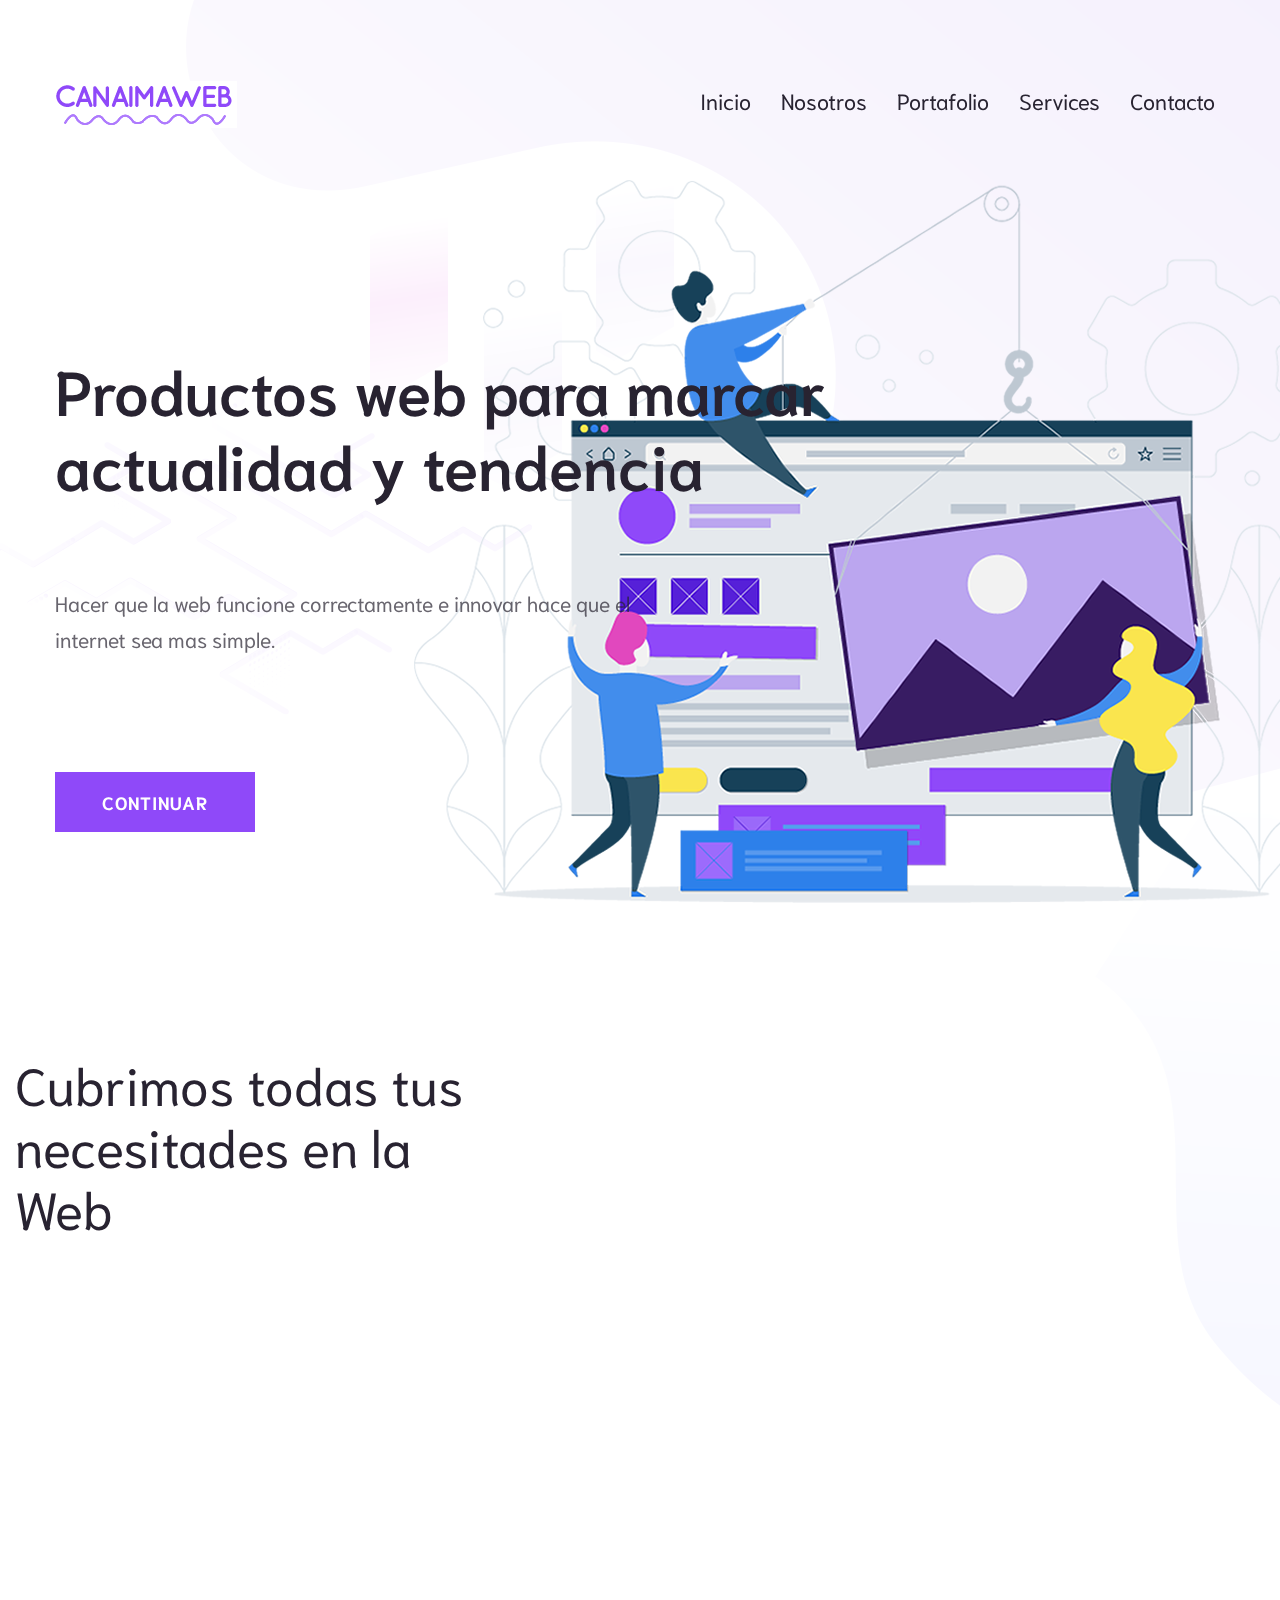
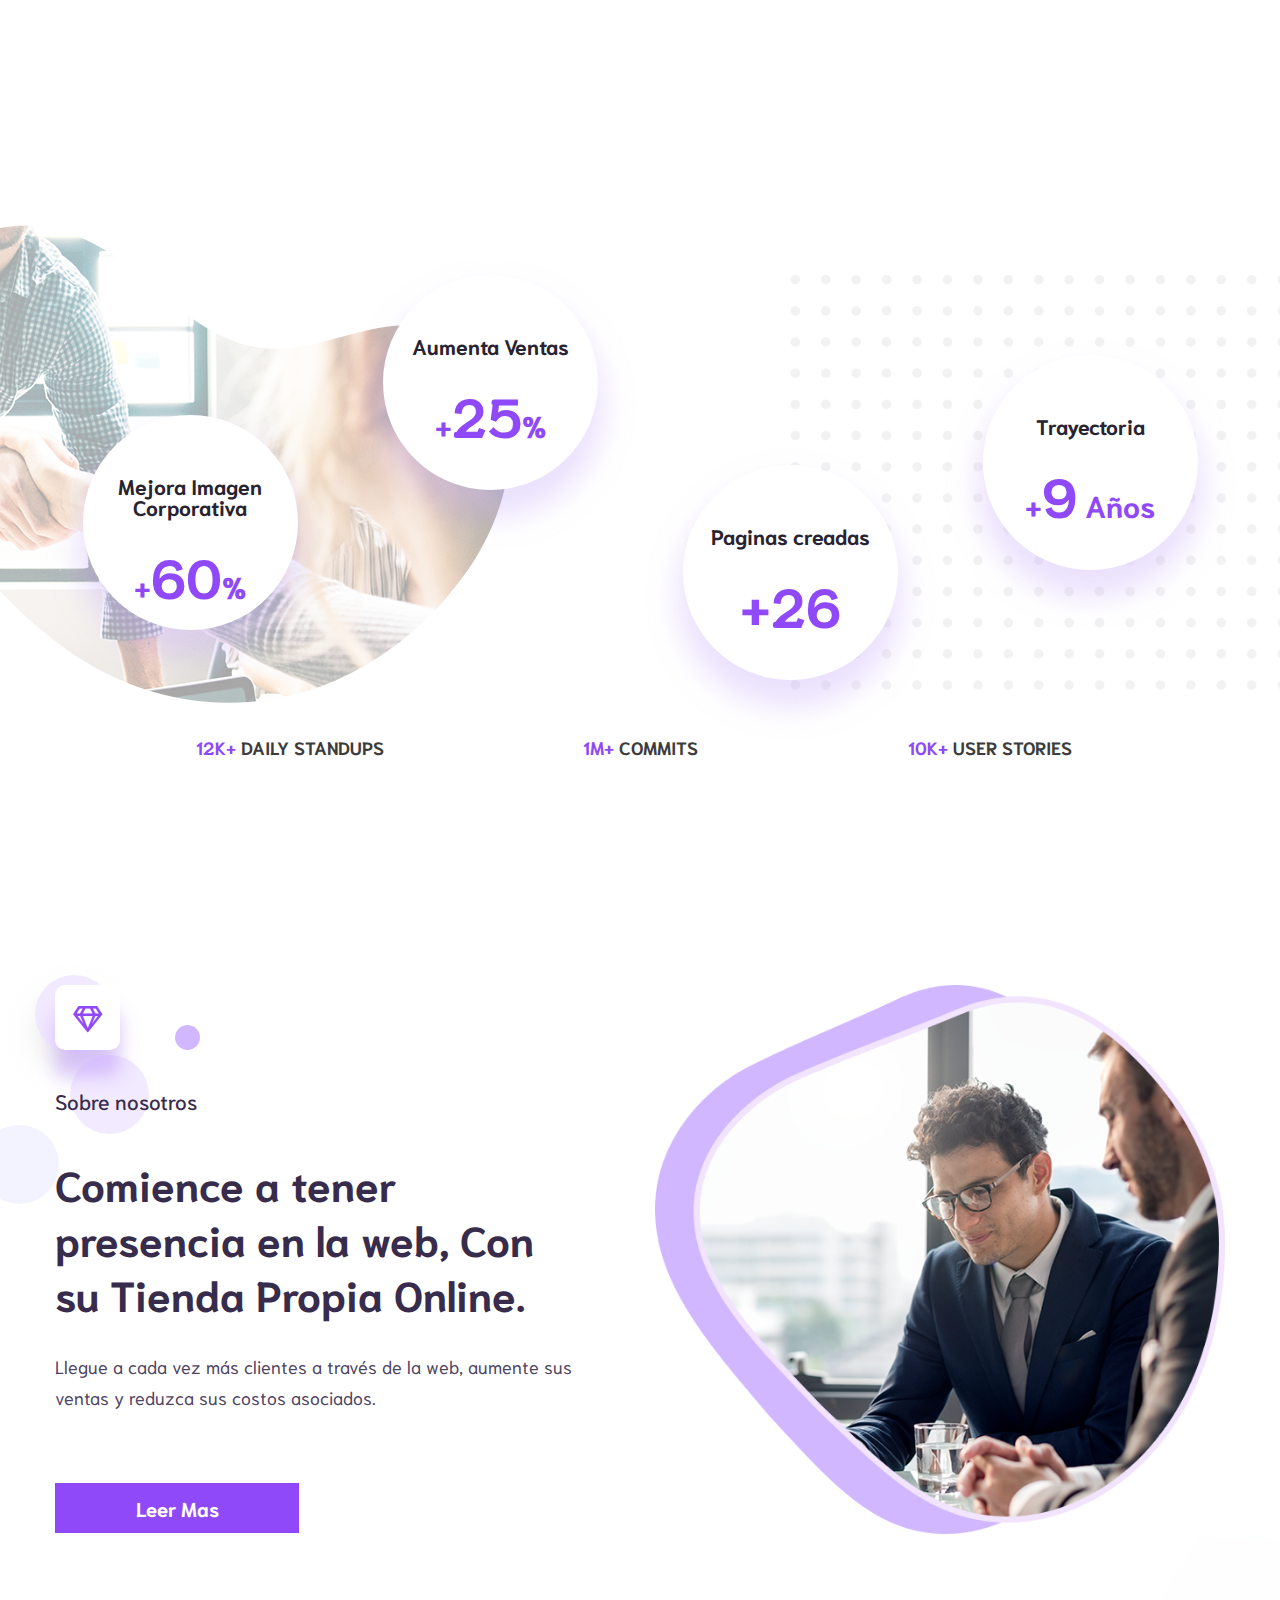
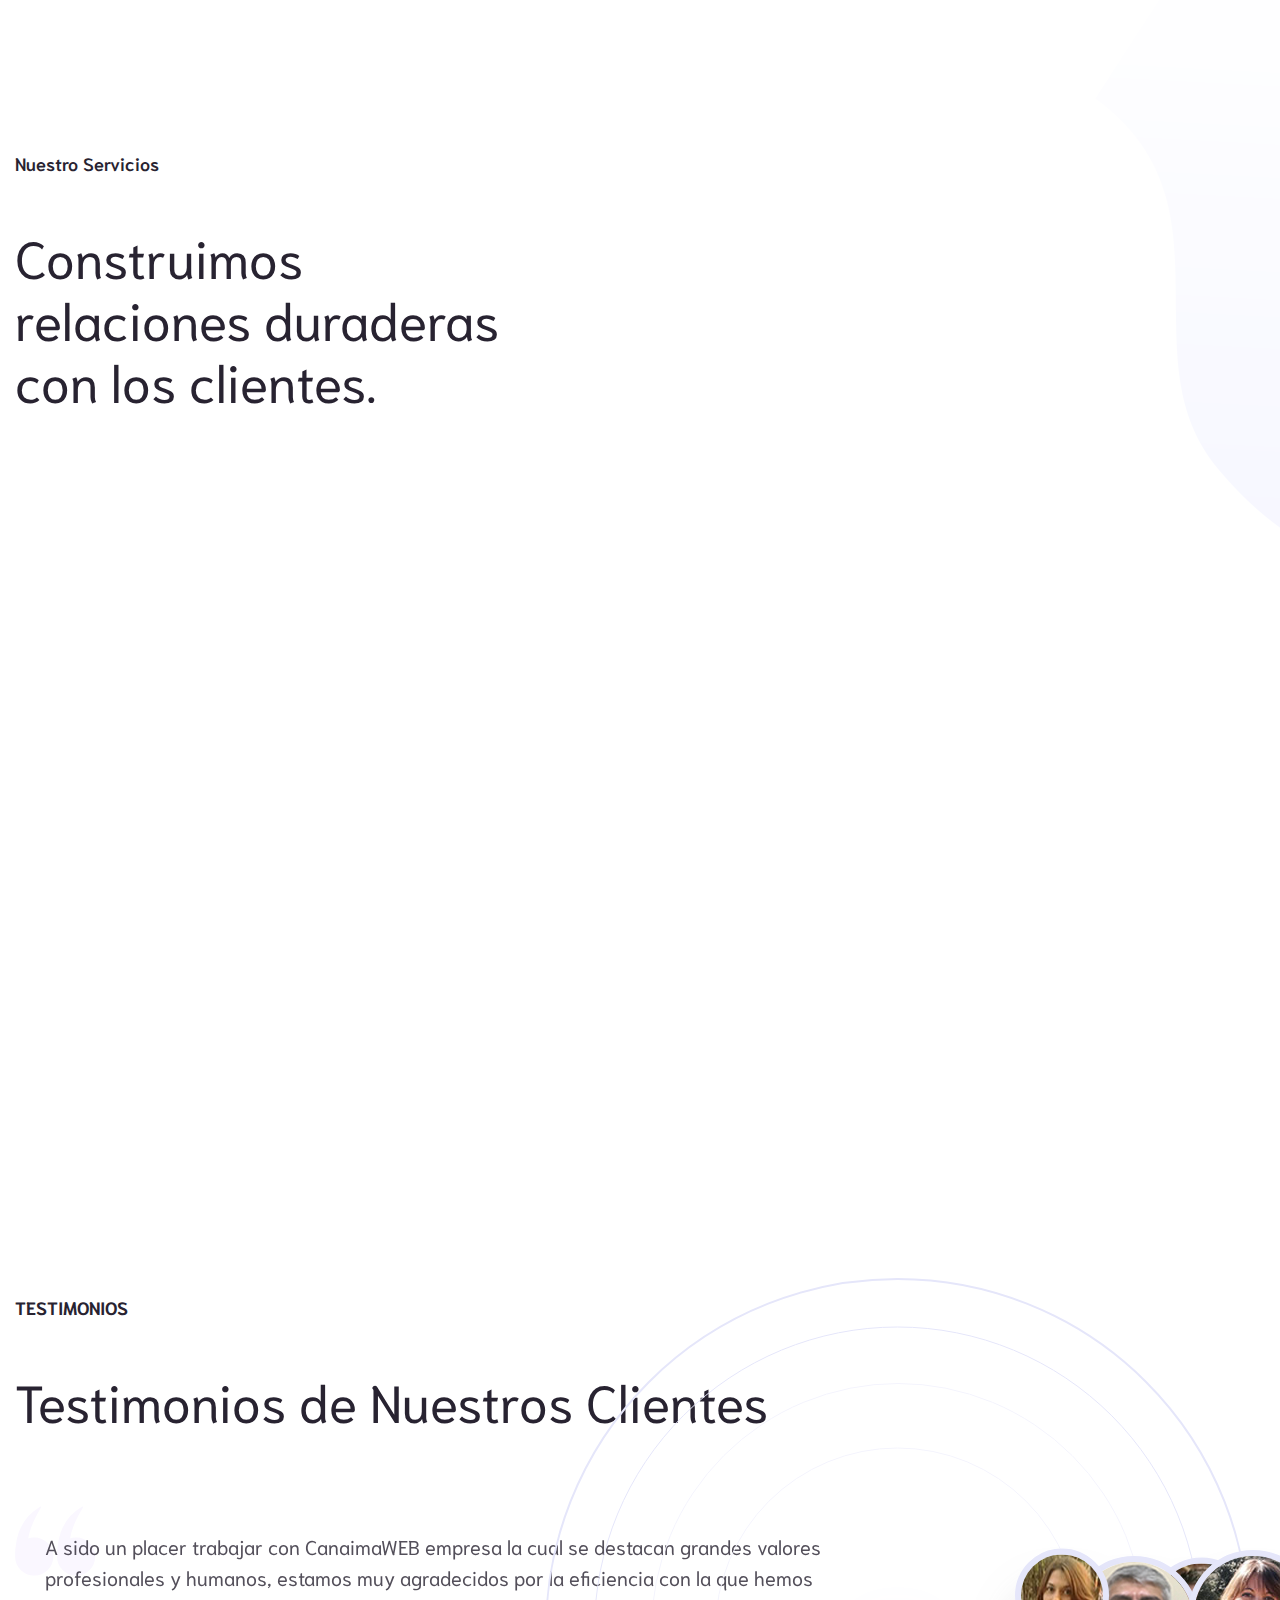
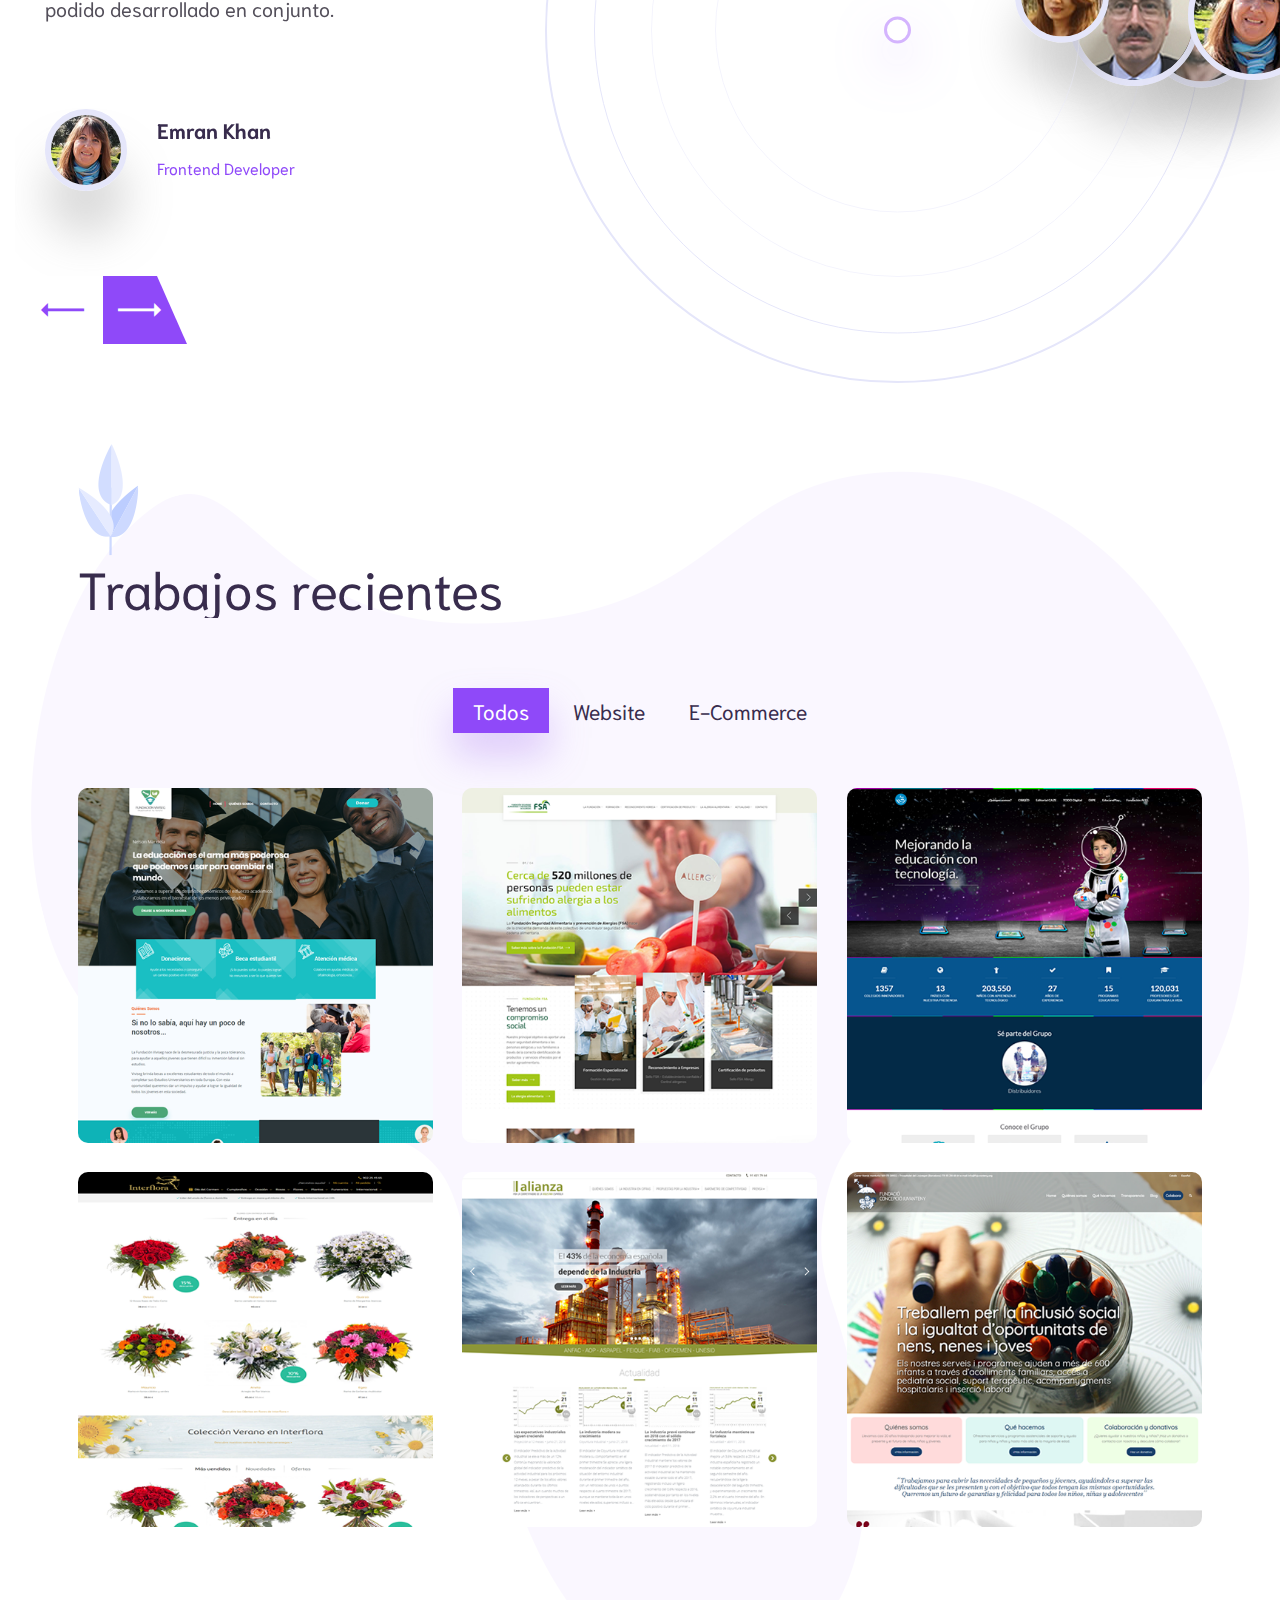
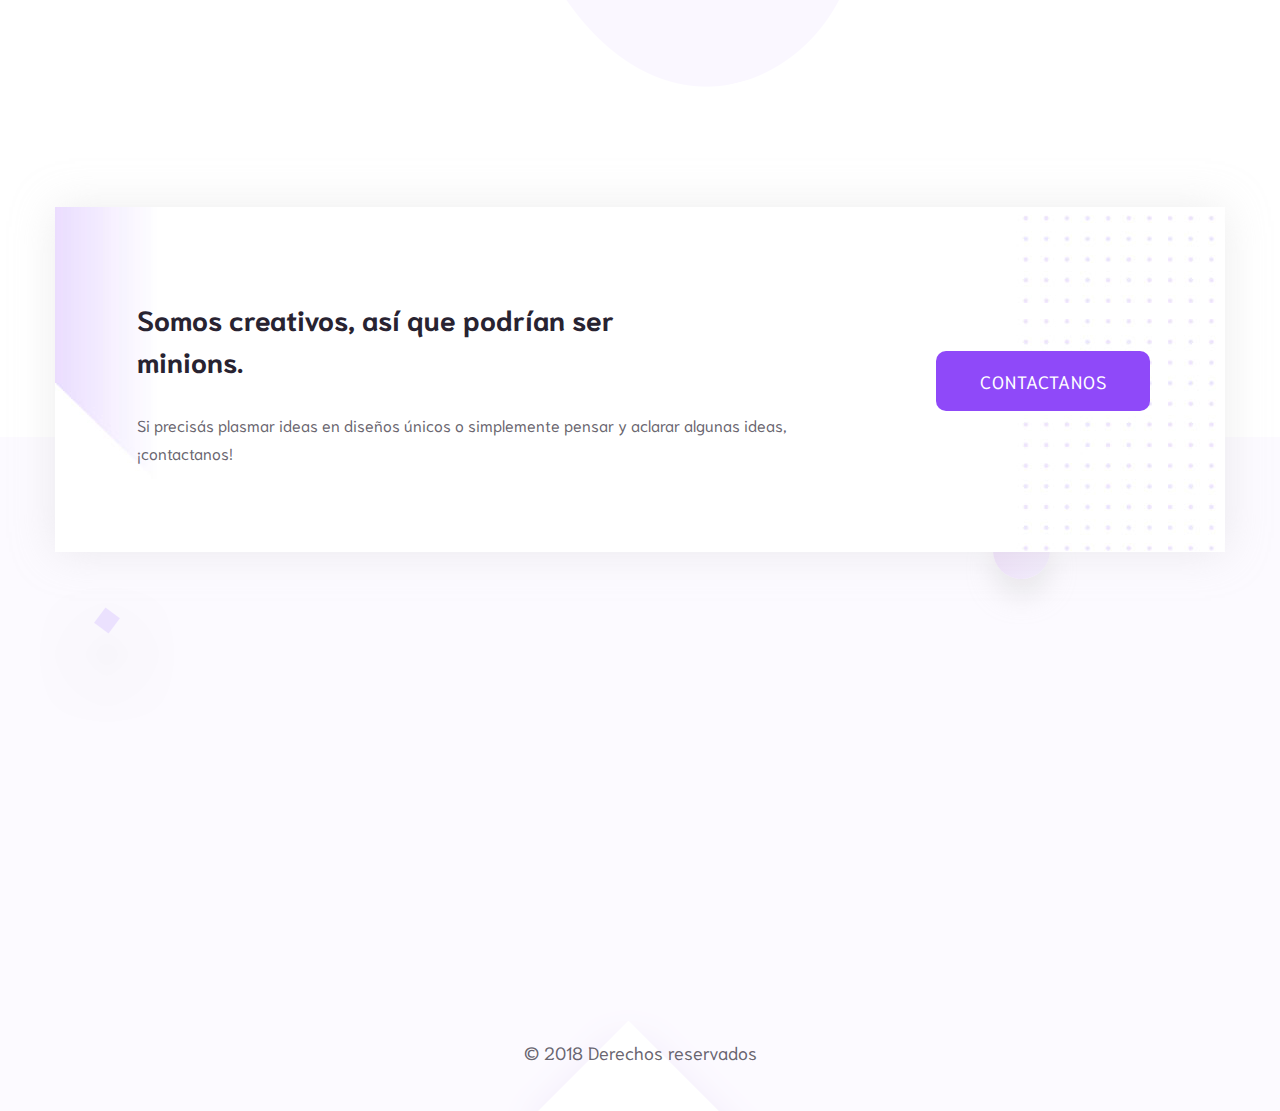
==== commit 2549cf4e: "segundo commit casi lista" ====
--- a/index.html
+++ b/index.html
@@ -48,21 +48,17 @@
                     </li>
                     <li><a href="about.html">Nosotros</a></li>
                     <li class="dropdown">
-                        <a href="portfolio-5.html">Portafolio</a>
+                        <a href="portafolio.html">Portafolio</a>
                     </li>  
                     <li class="dropdown">
                         <a class="nav-link dropdown-toggle" href="" role="button" data-toggle="dropdown">Services</a>
                         <ul class="dropdown-menu">
                             <li><a href="desarrollo_web.html">Desarrollo WEB</a></li>
-                            <li><a href="e-commerce.html">E-commerce</a></li>
-                            <li><a href="redes_sociales.html">Redes Sociales</a></li>
+                            <li><a href="e-commerce.html">E-Commerce</a></li>
                             <li><a href="posicionamiento_web.html">Posicionamiento</a></li>
-                            <li><a href="manteniento_web.html">Mantenimineto WEB</a></li>
+                            <li><a href="mantenimiento_web.html">Mantenimineto WEB</a></li>
                         </ul>
                     </li>    
-                    <li class="dropdown">
-                        <a href="blog.html">Blog</a>
-                    </li> 
                     <li><a href="contact.html">Contacto</a></li>  
                 </ul>   
             </div>
@@ -88,12 +84,11 @@
         <div class="row fantasy_inner">
             <div class="col-xl-5 col-lg-12 fantasy_tittle">
                 <h2>Cubrimos todas tus necesitades en la Web</h2>
-                <a href="#" class="theme_btn">Saber mas</a>
             </div>
             <div class="col-xl-7 col-lg-12 row fantasy_items"> 
                 <div class="col-md-6 wow fadeIn">
                     <div class="fantasy">  
-                        <span class="icons"><i class="far fa-clone"></i></span>
+                        <span class="icons"><i class="fas fa-palette"></i></span>
                         <a href="#">Diseño Web</a>
                         <p>Estamos capacitados para dar desarrollar e implementar portales web y tiendas online de diferente naturaleza</p>
                         <ul class="fantasy_list">
@@ -107,9 +102,8 @@
                 </div>
                 <div class="col-md-6 wow fadeIn" data-wow-delay="0.3s">
                     <div class="fantasy fantasy_2">  
-                        <span class="icons"><i class="fa fa-moon-o"></i></span>
-                        <a href="#">E-commerce</a>
-
+                        <span class="icons"><i class="fas fa-store"></i></span>
+                        <a href="#">E-Commerce</a>
                         <p>Tiendas online con la opción de pagos con tarjetas de crédito. Implementamos estrategias para maximizar el alcance de tu negocio</p>
                         <ul class="fantasy_list">
                             <li>Plataforma</li>
@@ -188,33 +182,32 @@
             <div class="col-xl-5 col-lg-12 fantasy_tittle">
                 <h4>Nuestro Servicios</h4>
                 <h2>Construimos relaciones duraderas con los clientes.</h2>
-                <a href="services.html" class="theme_btn">Learn  more</a>
             </div>
             <div class="col-xl-7 col-lg-12 row fantasy_items"> 
                 <div class="col-md-6 wow fadeIn">
                     <div class="fantasy fantasy_4">  
-                        <span class="icons"><i class="far fa-clone"></i></span>
+                        <span class="icons"><i class="fas fa-palette"></i></span>
                         <a href="services-single.html">Desarrollo WEB</a>
                         <p>Tenemos la experiencia para desarrollar la presencia web justa para tu proyecto, utilizando los últimos estandars de desarrollo y diseño.</p> 
                     </div>
                 </div>
                 <div class="col-md-6 wow fadeIn" data-wow-delay="0.3s">
                     <div class="fantasy fantasy_2">  
-                        <span class="icons"><i class="fas fa-bezier-curve"></i></span>
+                        <span class="icons"><i class="fas fa-store"></i></span>
                         <a href="services-single.html">E-Commerce</a>
                         <p>Tus canales de venta a través de tiendas online con la opción de pagos con tarjetas de crédito. Implementamos estrategias de posicionamiento digital para maximizar el alcance de tu negocio </p> 
                     </div>
                 </div> 
                 <div class="col-md-6 wow fadeIn" data-wow-delay="0.3s">
                     <div class="fantasy fantasy_3">  
-                        <span class="icons"><i class="fab fa-google-drive"></i></span>
+                        <span class="icons"><i class="fas fa-chess-king"></i></span>
                         <a href="services-single.html">Redes Sociales</a>
                         <p>Administramos tus perfiles en redes sociales para posicionar tu marcaen el entorno digital. Nuestro equipo de community managersatiendea tus clientesactuales y potenciales.</p> 
                     </div>
                 </div> 
                 <div class="col-md-6 wow fadeIn" data-wow-delay="0.3s">
                     <div class="fantasy">  
-                        <span class="icons"><i class="fas fa-feather-alt"></i></span>
+                        <span class="icons"><i class="fas fa-cogs"></i></span>
                         <a href="services-single.html"> Posicionamiento WEB</a>
                         <p>Somos especialistas en campañas y contenidos digitales: Marketing en Buscadores (SEO, SEM), Social Media Marketing (SMM), e Email Marketing.</p> 
                     </div>
@@ -234,7 +227,7 @@
                    <div class="testimonial_content"> 
                         <p>A sido un placer trabajar con CanaimaWEB empresa la cual se destacan grandes valores profesionales y humanos, estamos muy agradecidos por la eficiencia con la que hemos podido desarrollado en conjunto.</p>
                         <div class="media">
-                            <img src="images/testimonial-1.jpg" alt="">
+                            <img src="images/testimonial-2.jpg" alt="">
                             <div class="media-body">
                                 <a href="#">Emran Khan</a>
                                 <h6>Frontend Developer</h6>
@@ -306,84 +299,35 @@
                <img src="images/tree.png" alt="">
                <h2>Trabajos recientes</h2>
            </div> 
-            <ul class="protfoli_filter">
-                <li class="active" data-filter="*"><a href="#">All Works</a></li>
-                <li data-filter=".creative"><a href="#">Creative</a></li>
-                <li data-filter=".agency"><a href="#">Agency</a></li>
-                <li data-filter=".ui_ux"><a href="#">Ui/Ux</a></li>
-                <li data-filter=".development"><a href="#">Website Design </a></li>  
-            </ul>
+           <ul class="protfoli_filter">
+               <li class="active" data-filter="*"><a href="#">Todos</a></li>
+               <li data-filter=".website"><a href="#">Website</a></li>  
+               <li data-filter=".e-commerce"><a href="#">E-Commerce</a></li>
+           </ul>
         </div> 
         <div class="row protfoli_inner">
            <div class="col-md-4 col-sm-6 creative ui_ux agency">  
-                <a href="#" class="work-items"><img src="images/protfoilo/portfolio-1.jpg" alt=""></a>
+                <a href="#" class="work-items"><img src="images/protfoilo/fundacion-viviseg.png" style="" alt=""></a>
            </div> 
            <div class="col-md-4 col-sm-6 development other agency"> 
-                <a href="#" class="work-items"><img src="images/protfoilo/portfolio-2.jpg" alt=""></a>
+                <a href="#" class="work-items"><img src="images/protfoilo/funsapa-org.png" alt=""></a>
            </div>
            <div class="col-md-4 col-sm-6 creative ui_ux agency"> 
-                <a href="#" class="work-items"><img src="images/protfoilo/portfolio-3.jpg" alt=""></a>
+                <a href="#" class="work-items"><img src="images/protfoilo/grupo-educare.png" alt=""></a>
            </div>
            <div class="col-md-4 col-sm-6 agency development other"> 
-                <a href="#" class="work-items"><img src="images/protfoilo/portfolio-4.jpg" alt=""></a>
+                <a href="#" class="work-items"><img src="images/protfoilo/interflora.png" alt=""></a>
            </div> 
            <div class="col-md-4 col-sm-6 creative agency agency other">  
-                <a href="#" class="work-items"><img src="images/protfoilo/portfolio-5.jpg" alt=""></a>
+                <a href="#" class="work-items"><img src="images/protfoilo/alienza_española.png" alt=""></a>
            </div> 
            <div class="col-md-4 col-sm-6 ui_ux agency development"> 
-                <a href="#" class="work-items"><img src="images/protfoilo/portfolio-6.jpg" alt=""></a>
+                <a href="#" class="work-items"><img src="images/protfoilo/fcjuvanteny-org-es.png" alt=""></a>
            </div> 
         </div>  
     </section>
     <!-- End Agency Task Area --> 
-    
-    <!-- Our blog posts Area --> 
-    <section class="blog_posts_area">
-        <h2>Ultimas publicaciones</h2>
-        <div class="row blog_inner">
-            <!-- Blog_item -->
-            <div class="col-lg-4 col-md-6">
-                <div class="blog_item">
-                    <a href="blog-single.html" class="blog_img">
-                        <img src="images/blog/blog-post-1.jpg" alt="">
-                        <span>24 <small>Sep</small></span>
-                    </a>
-                    <div class="blog_contant"> 
-                        <a href="blog-single.html">A good content strategy can help engage your consumers</a>
-                        <p>A good content strategy can help engage your consumers and position your company as an effective publisher in your industry. In turn, this will play a role in increasing brand recognition, traffic to your website, lead conversions, and customer loyalty</p>
-                    </div>
-                </div>
-            </div>
-            <!-- Blog_item -->
-            <div class="col-lg-4 col-md-6">
-                <div class="blog_item">
-                    <a href="blog-single.html" class="blog_img">
-                        <img src="images/blog/blog-post-2.jpg" alt="">
-                        <span>24 <small>Sep</small></span>
-                    </a>
-                    <div class="blog_contant"> 
-                        <a href="blog-single.html">A good content strategy can help engage your consumers</a>
-                        <p>A good content strategy can help engage your consumers and position your company as an effective publisher in your industry. In turn, this will play a role in increasing brand recognition, traffic to your website, lead conversions, and customer loyalty</p>
-                    </div>
-                </div>
-            </div>
-            <!-- Blog_item -->
-            <div class="col-lg-4 col-md-6">
-                <div class="blog_item">
-                    <a href="blog-single.html" class="blog_img">
-                        <img src="images/blog/blog-post-3.jpg" alt="">
-                        <span>24 <small>Sep</small></span>
-                    </a>
-                    <div class="blog_contant"> 
-                        <a href="blog-single.html">A good content strategy can help engage your consumers</a>
-                        <p>A good content strategy can help engage your consumers and position your company as an effective publisher in your industry. In turn, this will play a role in increasing brand recognition, traffic to your website, lead conversions, and customer loyalty</p>
-                    </div>
-                </div>
-            </div>
-        </div>
-    </section>
-    <!-- End Our blog posts Area -->  
-    
+       
     <!-- Contact Us Area --> 
     <section class="contact_us">
         <div class="container">
@@ -446,7 +390,7 @@
                 <h4>Servicios</h4>
                 <ul class="footer_nav">  
                     <li><a href="desarrollo_web.html">Desarrollo WEB</a></li>
-                    <li><a href="e-commerce.html">E-commerce</a></li>
+                    <li><a href="e-commerce.html">E-Commerce</a></li>
                     <li><a href="redes_sociales.html">Redes Sociales</a></li>
                     <li><a href="posicionamiento_web.html">Posicionamiento</a></li>
                     <li><a href="manteniento_web.html">Mantenimineto WEB</a></li> 
--- a/css/style.css
+++ b/css/style.css
@@ -747,8 +747,8 @@
 }
 .banner_area .bannar_img {
   position: absolute;
-  right: 0;
-  top: 260px;
+  right: -70px;
+  top: 180px;
   z-index: -1;
 }
 .banner_area .video_area {
@@ -3066,6 +3066,7 @@
 .included_plans {
   display: block;
   overflow: hidden;
+  padding-top: 80px;
   padding-bottom: 140px;
 }
 .included_plans h2 {
@@ -3138,7 +3139,7 @@
   position: relative;
 }
 .services_single .strategy_inner {
-  padding-top: 145px;
+  padding-top: 0px;
 }
 .services_single .strategy_inner .media {
   margin-bottom: 45px;
@@ -4774,6 +4775,7 @@
   }
 
   .included_plans {
+    padding-top: 80px;
     padding-bottom: 80px;
   }
   .included_plans .included_list li {
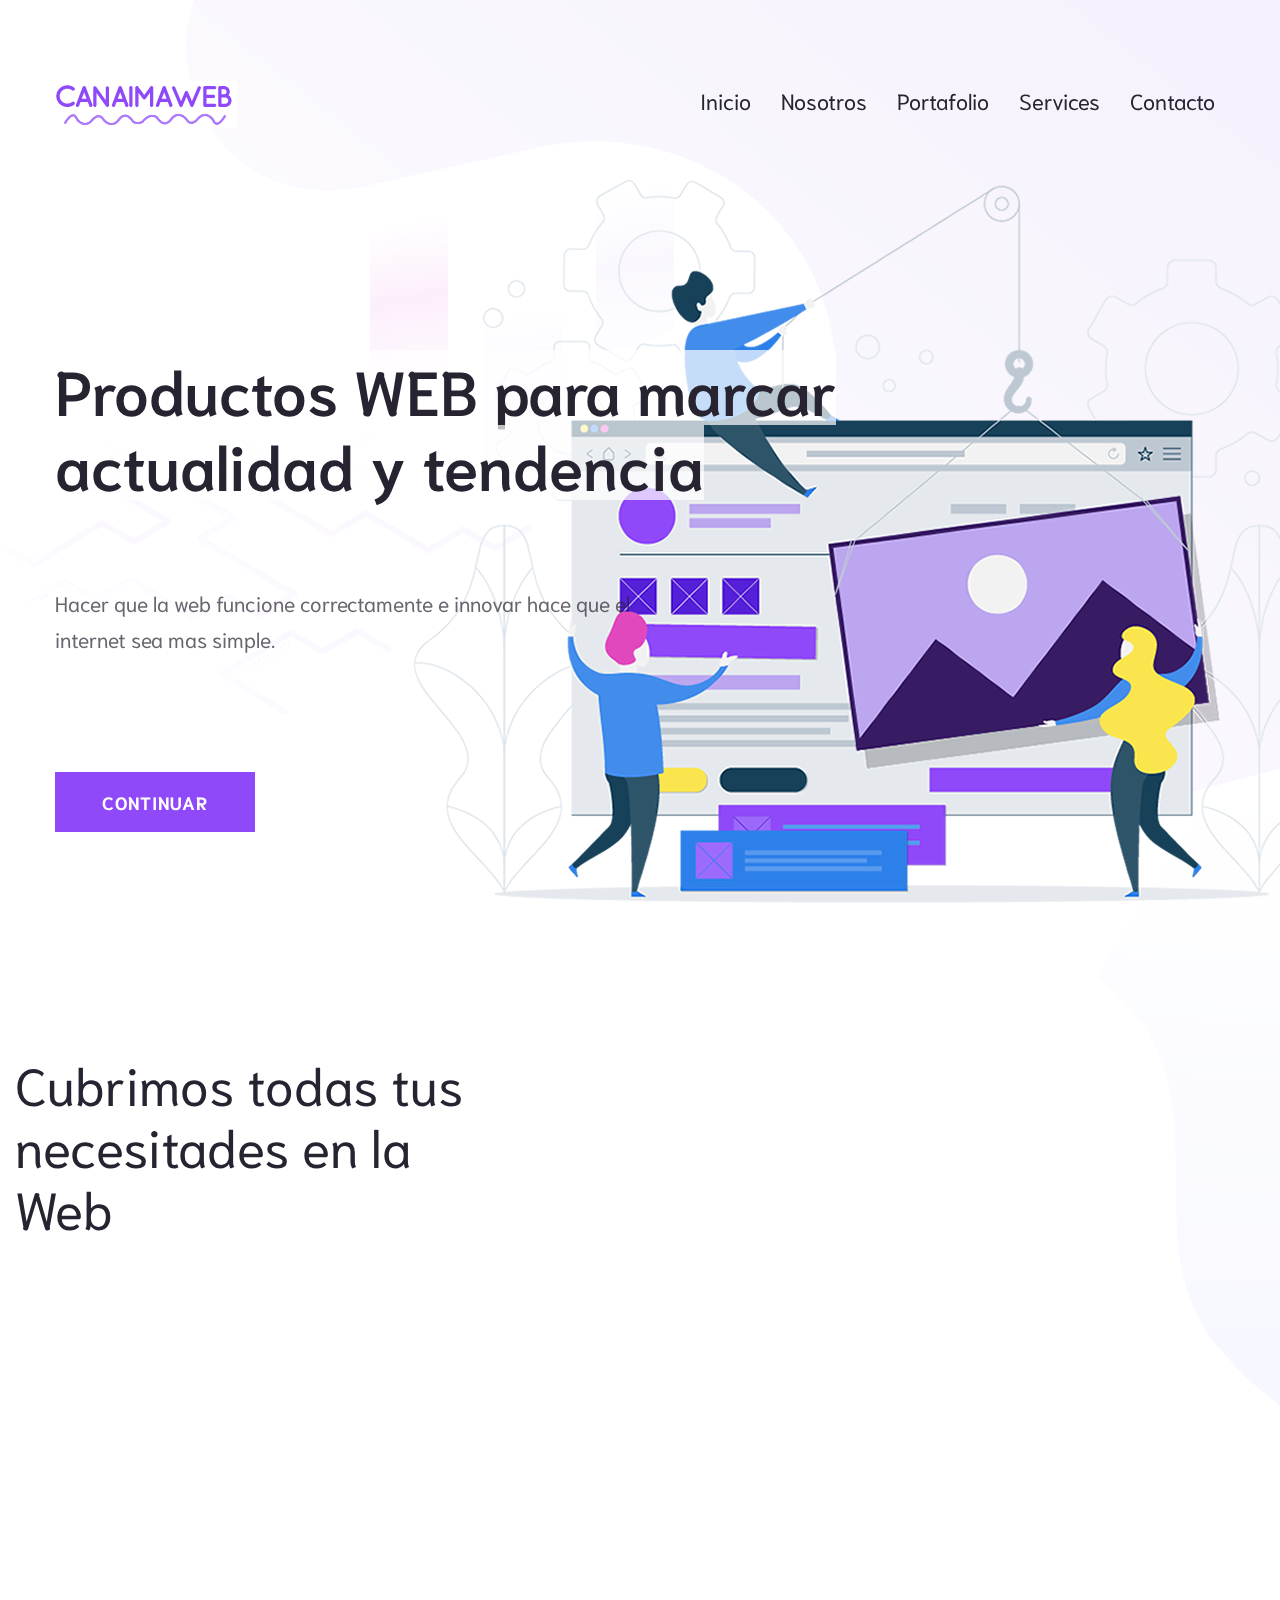
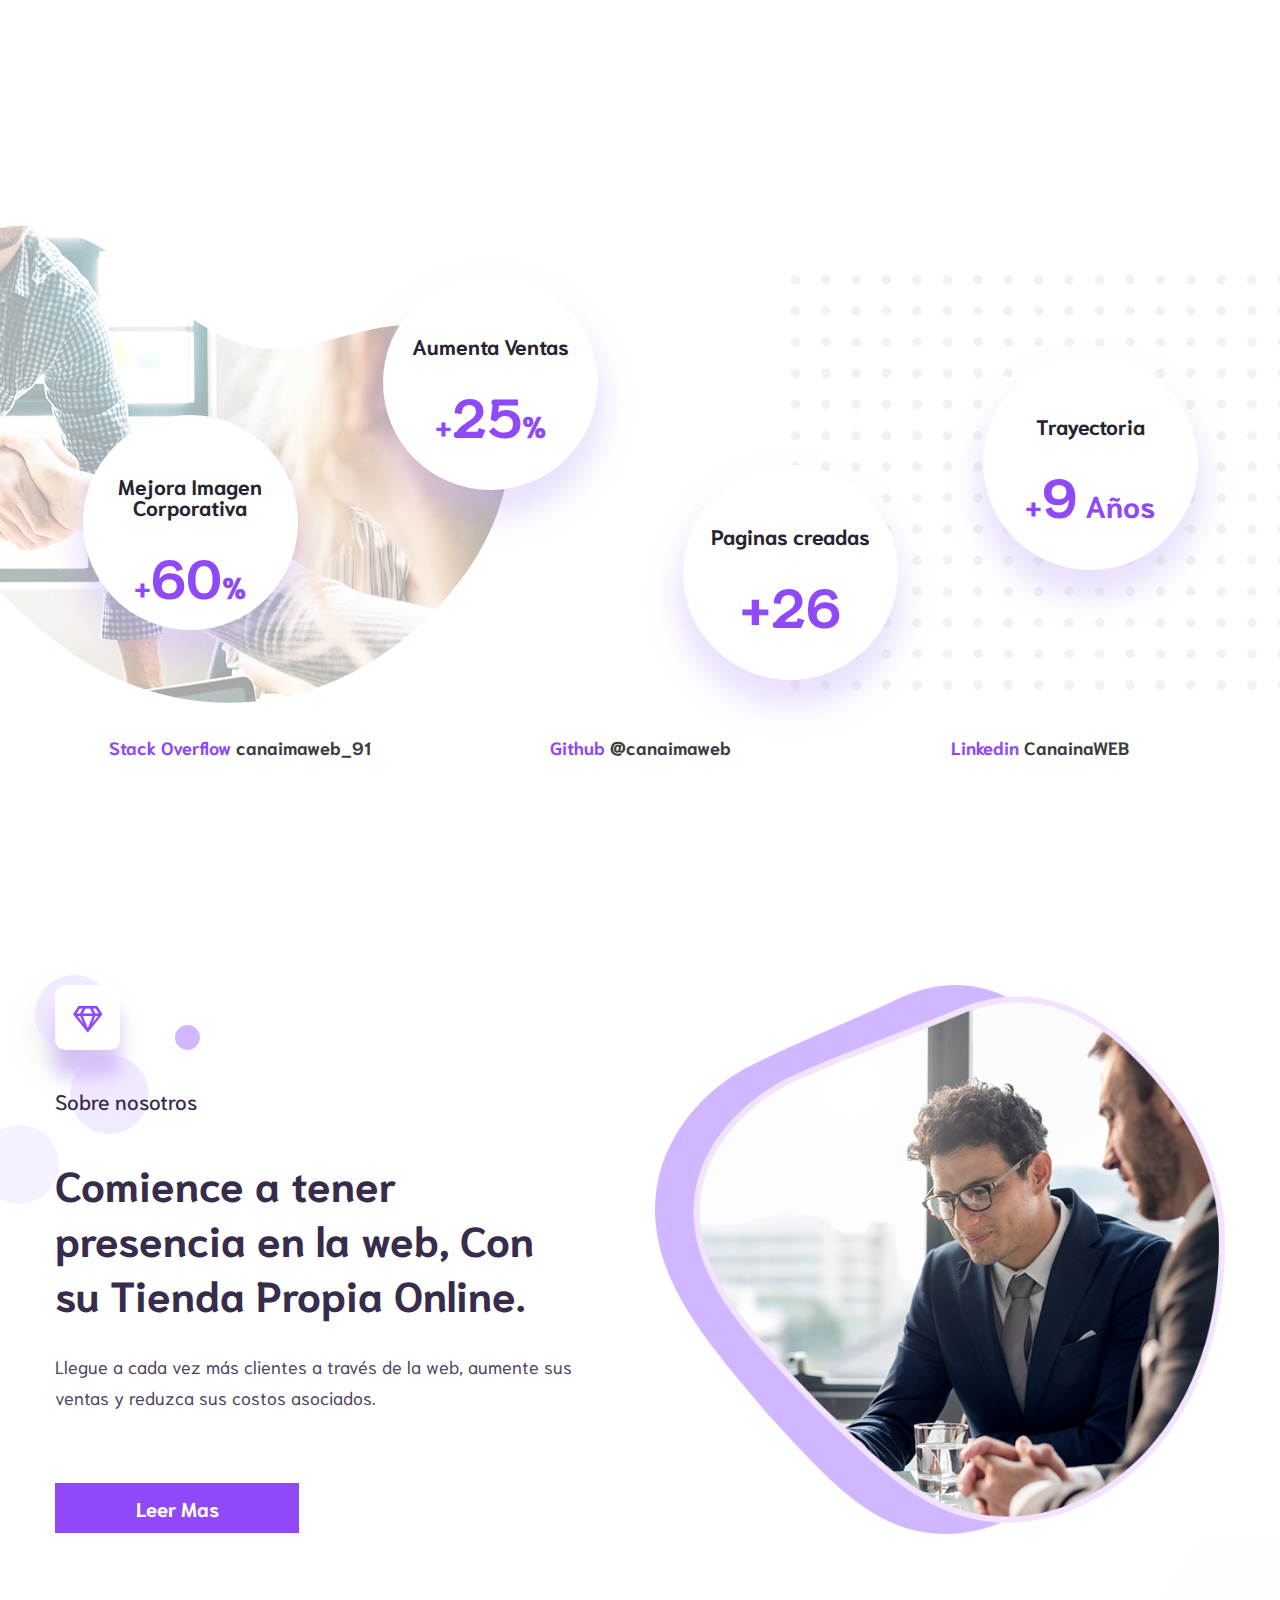
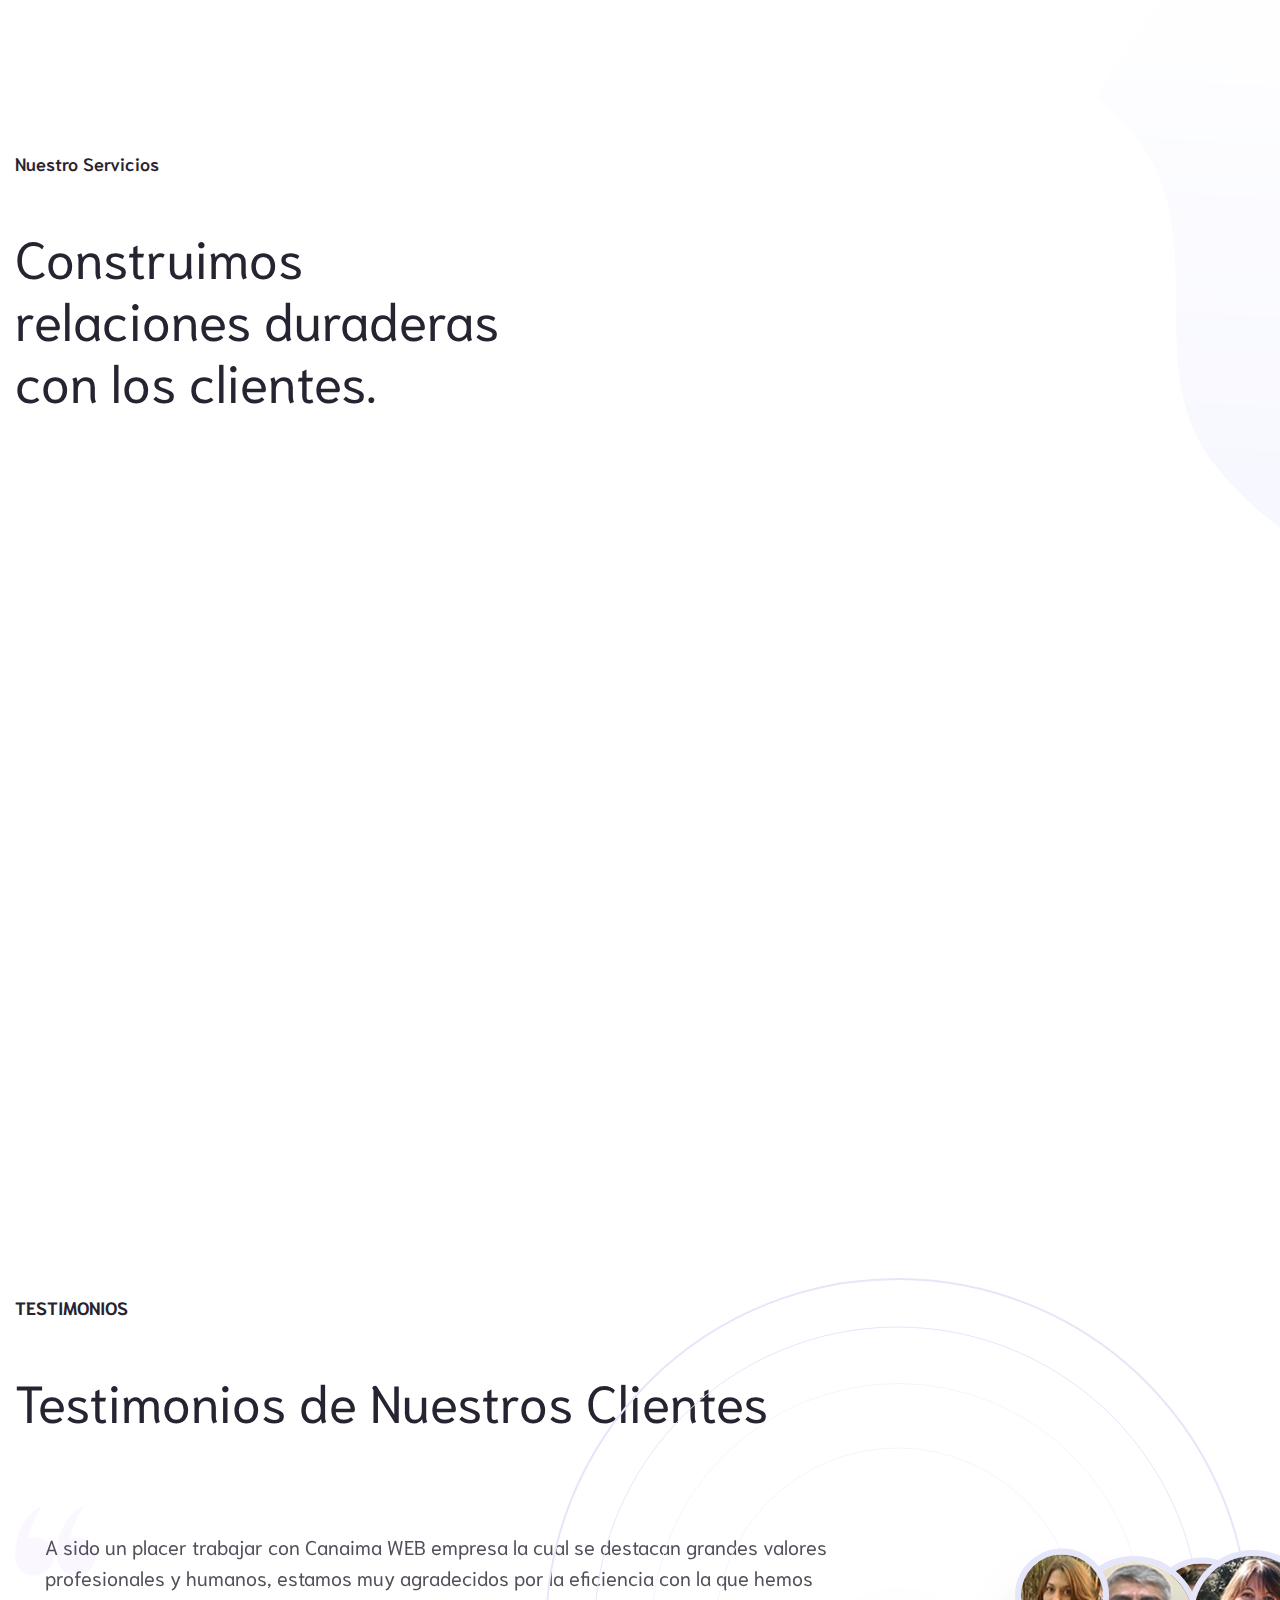
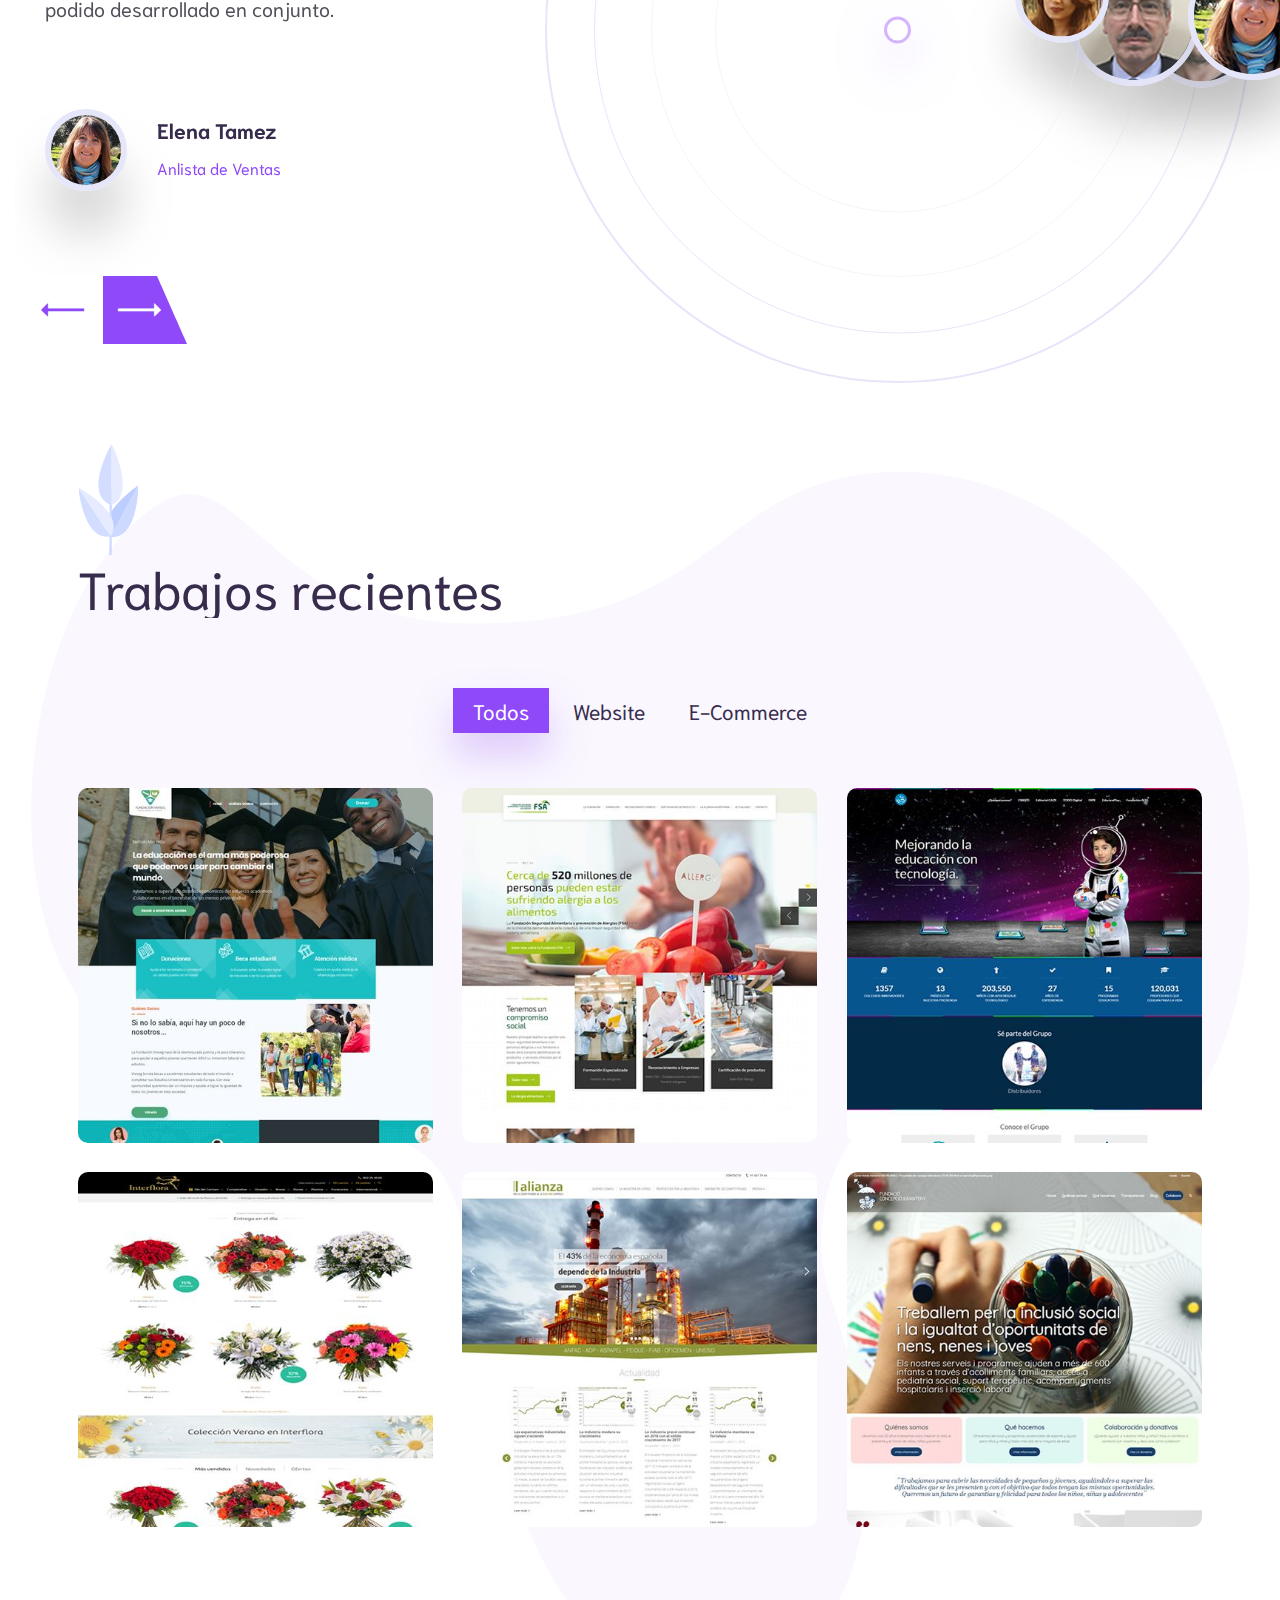
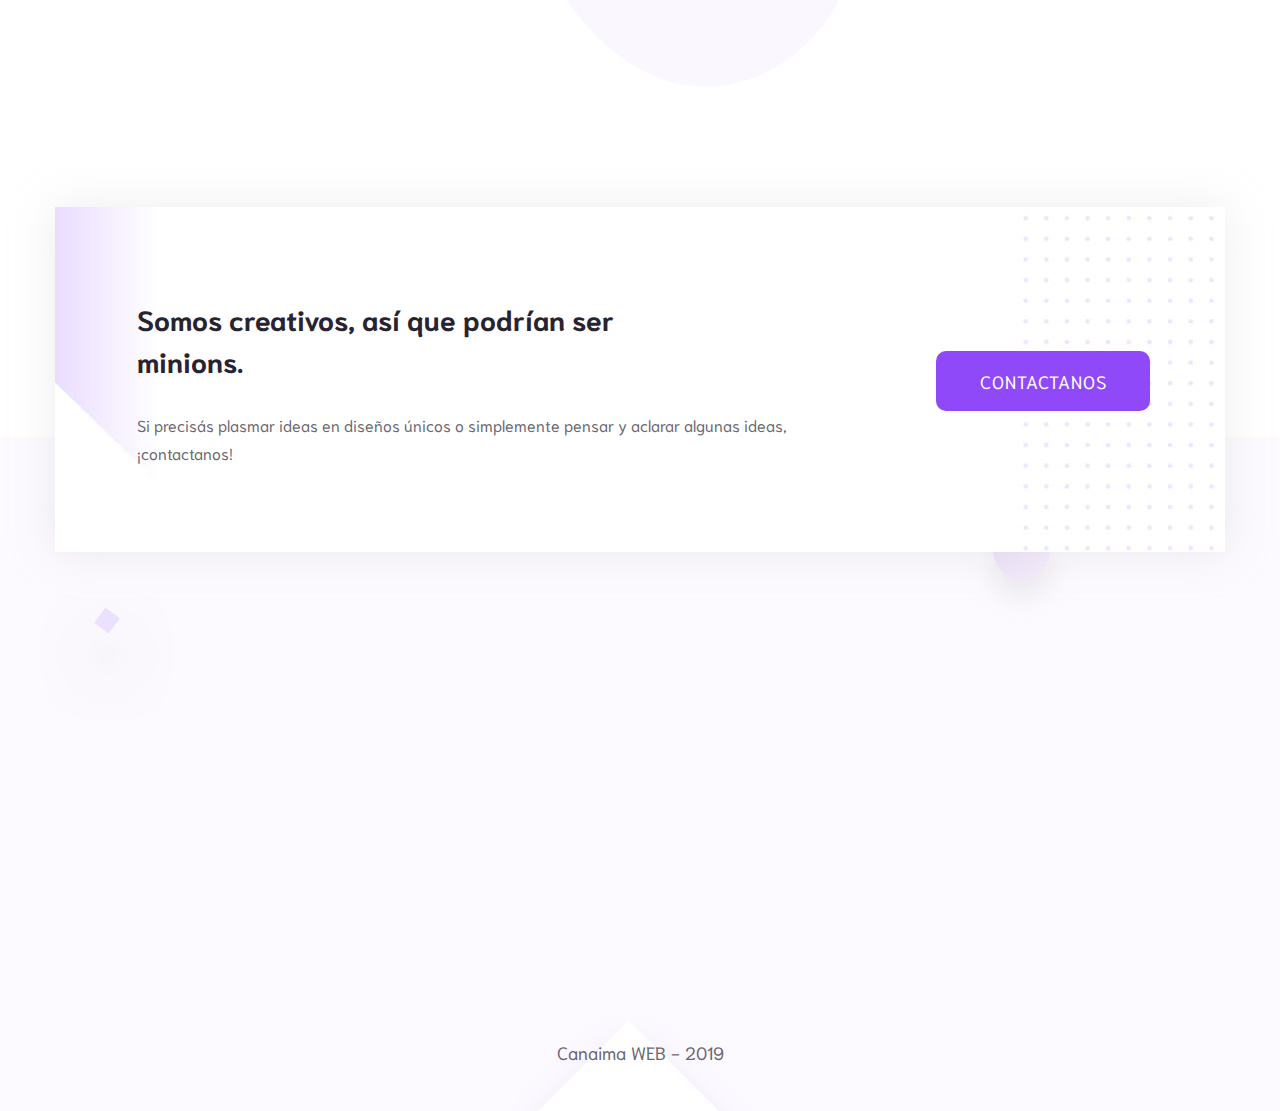
==== commit 7140714c: "pre primera subida" ====
--- a/index.html
+++ b/index.html
@@ -7,7 +7,7 @@
 
     <link rel="icon" href="images/favicon.png" type="image/x-icon" />
     <!-- Theme tittle -->
-    <title>Kabbo - Creative Digital Agency &amp; Multipurpose HTML Template</title> 
+    <title>Canaima WEB - Agencia de Desarrollo WEB &amp; Marketing Online</title> 
     
     <!-- Theme style CSS -->       
     <link href="css/style.css" rel="stylesheet"> 
@@ -71,7 +71,8 @@
        <img src="images/bannar-shap-1.png" alt="" class="layer layer_1" data-depth="0.10">
        <img src="images/bannar-shap-2.png" alt="" class="layer layer_2" data-depth="0.35">
         <div class="container">
-            <h2 class="wow fadeInUp">Productos web para marcar actualidad y tendencia</h2>
+            <h2 class="wow fadeInUp" style="background: #ffffffb3; display:inline-block;">Productos WEB para marcar</h2><br>
+            <h2 class="wow fadeInUp" style="background: #ffffffb3; display:inline-block;">actualidad y tendencia</h2>
             <p class="wow fadeInUp" data-wow-delay="0.3s">Hacer que la web funcione correctamente e innovar hace que el internet sea mas simple.</p>
             <a href="#" class="theme_btn wow fadeInUp" data-wow-delay="0.5s">Continuar</a>  
             <img src="images/bannar-img-2.png" alt="" class="bannar_img wow fadeInRight">
@@ -93,7 +94,7 @@
                         <p>Estamos capacitados para dar desarrollar e implementar portales web y tiendas online de diferente naturaleza</p>
                         <ul class="fantasy_list">
                             <li>Dominio Y Hospedaje</li>
-                            <li>Implementacion de CMS </li>
+                            <li>Implementación de CMS </li>
                             <li>Diseños a la Medida</li> 
                             <li>Posicionamiento Web</li>
                             <li>Manejo De Contenido</li> 
@@ -108,7 +109,7 @@
                         <ul class="fantasy_list">
                             <li>Plataforma</li>
                             <li>SEO</li>
-                            <li>Capacitacion</li> 
+                            <li>Capacitación</li> 
                             <li>Medios de Pagos</li>
                             <li>E-commerca Analytics</li>
                         </ul>
@@ -148,9 +149,9 @@
                         <h3>+<b class="counter">9</b> Años</h3>
                     </div>
                 </div> 
-                <h5 class="col-lg-5 col-md-4 col-sm-6"><span><b class="counter">12</b>K+</span> DAILY STANDUPS </h5>
-                <h5 class="col-lg-2 col-md-4 col-sm-6"><span><b class="counter">1</b>M+</span> COMMITS</h5>
-                <h5 class="col-lg-5 col-md-4 col-sm-6"><span><b class="counter">10</b>K+</span> USER STORIES</h5>
+                <h5 class="col-lg-4 col-md-4 col-sm-6"><span>Stack Overflow</span> canaimaweb_91</h5>
+                <h5 class="col-lg-4 col-md-4 col-sm-6"><span>Github</span> @canaimaweb</h5>
+                <h5 class="col-lg-4 col-md-4 col-sm-6"><span>Linkedin</span> CanainaWEB</h5>
             </div>
         </div>
     </section>
@@ -225,12 +226,12 @@
             <div class="carousel-inner">
                 <div class="carousel-item active">  
                    <div class="testimonial_content"> 
-                        <p>A sido un placer trabajar con CanaimaWEB empresa la cual se destacan grandes valores profesionales y humanos, estamos muy agradecidos por la eficiencia con la que hemos podido desarrollado en conjunto.</p>
+                        <p>A sido un placer trabajar con Canaima WEB empresa la cual se destacan grandes valores profesionales y humanos, estamos muy agradecidos por la eficiencia con la que hemos podido desarrollado en conjunto.</p>
                         <div class="media">
                             <img src="images/testimonial-2.jpg" alt="">
                             <div class="media-body">
-                                <a href="#">Emran Khan</a>
-                                <h6>Frontend Developer</h6>
+                                <a href="#">Elena Tamez</a>
+                                <h6>Anlista de Ventas</h6>
                             </div>
                         </div>
                    </div>
@@ -241,32 +242,32 @@
                         <div class="media">
                             <img src="images/testimonial-3.jpg" alt="">
                             <div class="media-body">
-                                <a href="#">Jesi Azaira</a>
-                                <h6>Creative Web Solution</h6>
+                                <a href="#">Alex Azaira</a>
+                                <h6>CEO</h6>
                             </div>
                         </div>
                    </div>
                 </div>
                 <div class="carousel-item"> 
                    <div class="testimonial_content"> 
-                        <p>Estimados CanaimaWEB, mil gracias por el trabajo y la seriedad con la que se lo tomaron para realizar el desarrollo de nuestra pagina web.</p>
+                        <p>Estimados Canaima WEB, mil gracias por el trabajo y la seriedad con la que se lo tomaron para realizar el desarrollo de nuestra pagina web.</p>
                         <div class="media">
                             <img src="images/testimonial-4.jpg" alt="">
                             <div class="media-body">
-                                <a href="#">Mahfuz Riad</a>
-                                <h6>Ui Designer &amp; CEO</h6>
+                                <a href="#">Marcos Rojas</a>
+                                <h6>Coordiandos de Estudios</h6>
                             </div>
                         </div>
                    </div>
                 </div>
                 <div class="carousel-item"> 
                    <div class="testimonial_content"> 
-                        <p>Estamos muy conformes con ZurWeb, ya que nuestra empresa esta creciendo en todo lo relacionado a marketing digital gracias a ellos.</p>
+                        <p>Estamos muy conformes con el equipo Canaima WEB, ya que nuestra empresa esta creciendo en todo lo relacionado a marketing digital gracias a ellos.</p>
                         <div class="media">
                             <img src="images/testimonial-5.jpg" alt="">
                             <div class="media-body">
-                                <a href="#">Mahfuz Riad</a>
-                                <h6>Ui Designer &amp; CEO</h6>
+                                <a href="#">Veronica Escamilla</a>
+                                <h6>Comunity Manager</h6>
                             </div>
                         </div>
                    </div>
@@ -307,22 +308,22 @@
         </div> 
         <div class="row protfoli_inner">
            <div class="col-md-4 col-sm-6 creative ui_ux agency">  
-                <a href="#" class="work-items"><img src="images/protfoilo/fundacion-viviseg.png" style="" alt=""></a>
+                <a href="#" class="work-items"><img src="images/protfoilo/fundacion-viviseg.jpg" alt=""></a>
            </div> 
            <div class="col-md-4 col-sm-6 development other agency"> 
-                <a href="#" class="work-items"><img src="images/protfoilo/funsapa-org.png" alt=""></a>
+                <a href="#" class="work-items"><img src="images/protfoilo/funsapa-org.jpg" alt=""></a>
            </div>
            <div class="col-md-4 col-sm-6 creative ui_ux agency"> 
-                <a href="#" class="work-items"><img src="images/protfoilo/grupo-educare.png" alt=""></a>
+                <a href="#" class="work-items"><img src="images/protfoilo/grupo-educare.jpg" alt=""></a>
            </div>
            <div class="col-md-4 col-sm-6 agency development other"> 
-                <a href="#" class="work-items"><img src="images/protfoilo/interflora.png" alt=""></a>
+                <a href="#" class="work-items"><img src="images/protfoilo/interflora.jpg" alt=""></a>
            </div> 
            <div class="col-md-4 col-sm-6 creative agency agency other">  
-                <a href="#" class="work-items"><img src="images/protfoilo/alienza_española.png" alt=""></a>
+                <a href="#" class="work-items"><img src="images/protfoilo/alienza_española.jpg" alt=""></a>
            </div> 
            <div class="col-md-4 col-sm-6 ui_ux agency development"> 
-                <a href="#" class="work-items"><img src="images/protfoilo/fcjuvanteny-org-es.png" alt=""></a>
+                <a href="#" class="work-items"><img src="images/protfoilo/fcjuvanteny-org-es.jpg" alt=""></a>
            </div> 
         </div>  
     </section>
@@ -348,19 +349,17 @@
             <div class="col-xl-3 col-lg-3 col-md-4 col-sm-6 footer_logo wow fadeIn">
                 <a href="index.html"><img src="images/logo.png" alt=""></a> 
                 <div class="language">
-                    <h6>Language :</h6> 
+                    <h6>Lenguaje :</h6> 
                     <div class="language_select"> 
                         <select class="post_select">
-                            <option>English (UK)</option>
-                            <option>English (US)</option>
-                            <option>Bangla (BN)</option> 
+                            <option>Español (ES)</option>
+                            <option disabled="disabled">English (US)</option>
                         </select> 
                     </div>
                 </div> 
                 <ul class="footer_menu"> 
-                    <li><a href="#">CAREERS</a></li>
-                    <li><a href="contact.html">CONTACT</a></li>
-                    <li><a href="#">PRIVACY</a></li>
+                    <li><a href="contact.html">CONTACTO</a></li>
+                    <li><a style="pointer-events: none; display: inline-block;" href="#">PREGUNTAS FRECUENTES</a></li>
                 </ul>
                 <ul class="footer_social"> 
                     <li><a href="#"><i class="fa fa-facebook"></i></a></li>
@@ -369,15 +368,15 @@
                 </ul>
             </div>
             <div class="footer_widget fw_2 col-xl-2 col-lg-3 col-md-3 col-sm-6 wow fadeIn" data-wow-delay="0.4s">
-                <h4>Information</h4>
+                <h4>Información</h4>
                 <address>
                     C.C. Alta vista II, Av. Fuerzas Armadas, Ciudad Guayana 8050, Bolívar
                     <a href="#" class="email">canaimaweb@gmail.com</a>
-                    <a href="#" class="phone">+88 (0) 29292162</a>
+                    <a href="#" class="phone">+58 0424 9735326</a>
                 </address>
             </div>   
             <div class="footer_widget fw_3 col-xl-3 col-lg-3 col-md-4 col-sm-6 wow fadeIn" data-wow-delay="0.6s">
-                <h4>Permanecer en el bucle</h4>
+                <h4>Sigue con nosotros</h4>
                 <p>¡Suscríbete para recibir consejos quincenales sobre automatización creativa y publicidad digital!</p>
                 <div class="input-group">
                     <input type="text" class="form-control" placeholder="Tu email">
@@ -391,13 +390,12 @@
                 <ul class="footer_nav">  
                     <li><a href="desarrollo_web.html">Desarrollo WEB</a></li>
                     <li><a href="e-commerce.html">E-Commerce</a></li>
-                    <li><a href="redes_sociales.html">Redes Sociales</a></li>
                     <li><a href="posicionamiento_web.html">Posicionamiento</a></li>
                     <li><a href="manteniento_web.html">Mantenimineto WEB</a></li> 
                 </ul>
             </div>   
         </div> 
-        <p class="copy_right">© 2018 Derechos reservados</p>
+        <p class="copy_right">Canaima WEB - 2019</p>
     </footer>
     <!-- End Footer Area --> 
     
